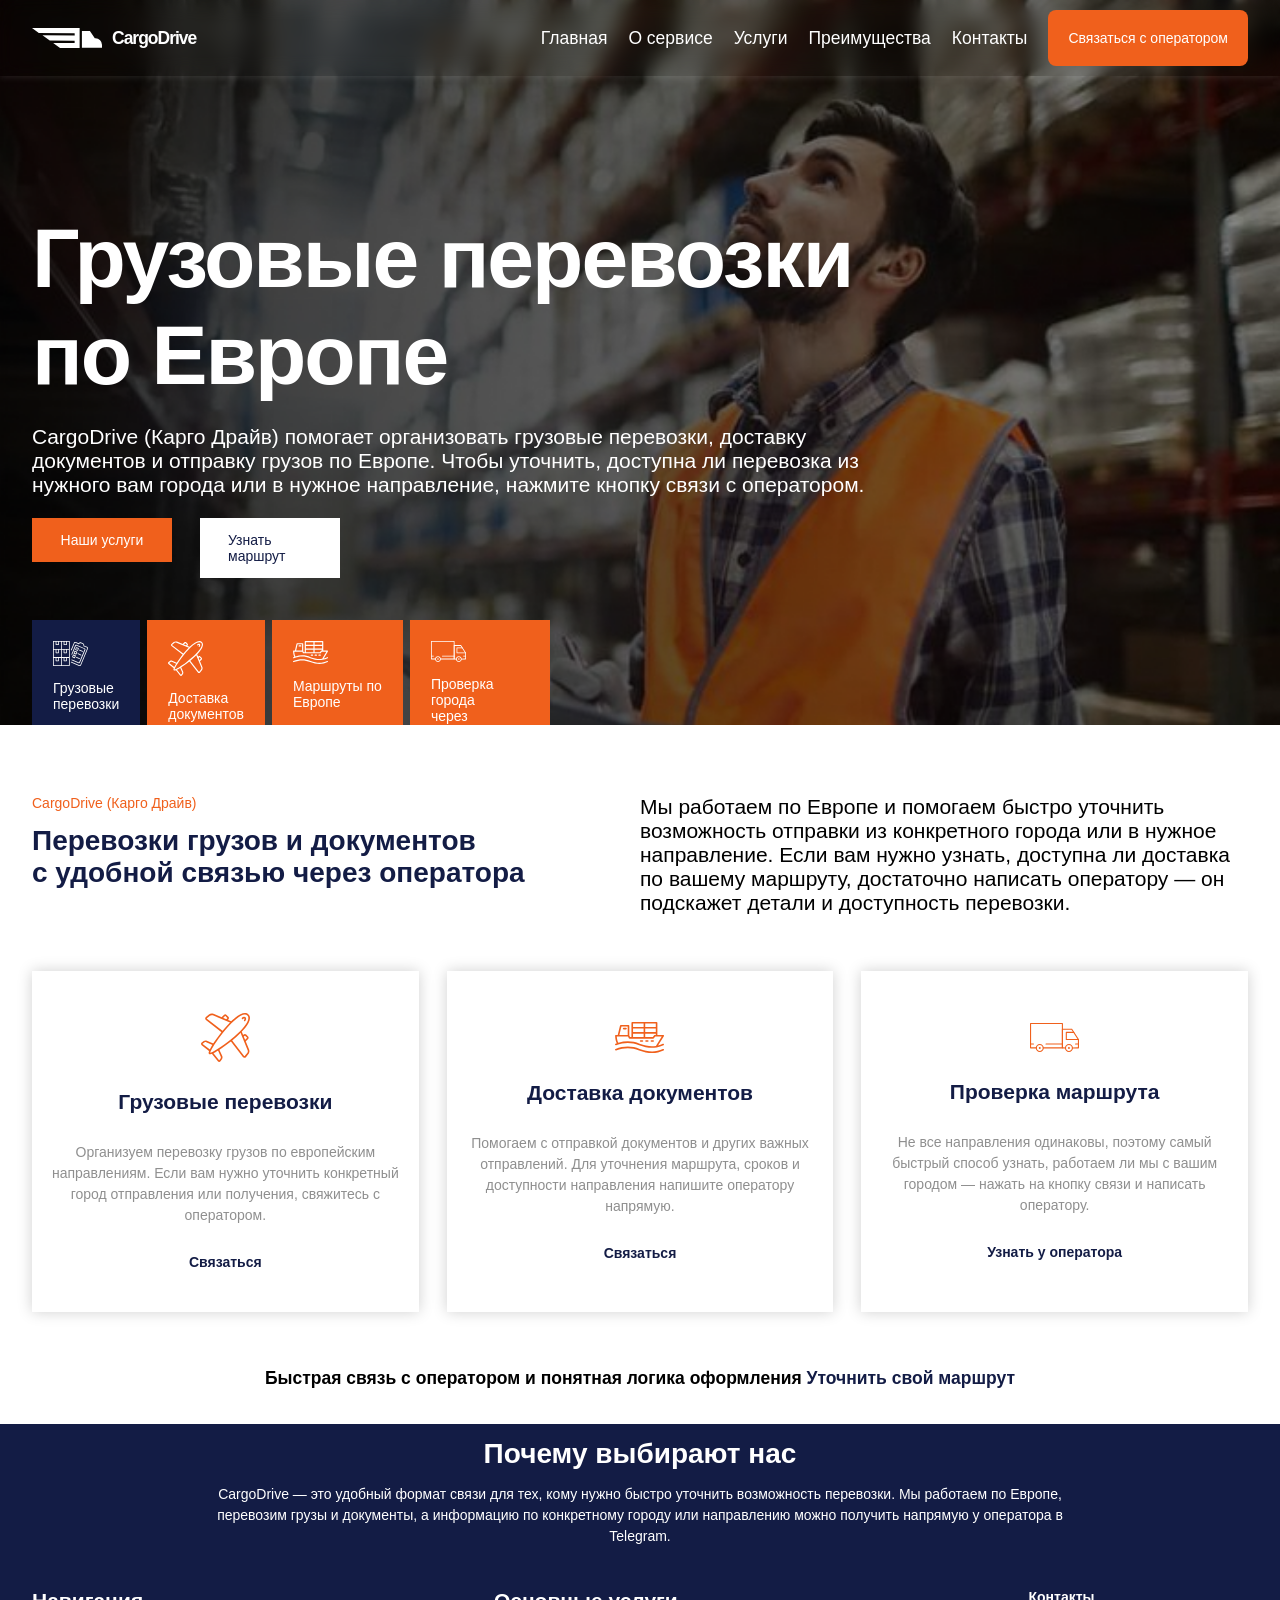
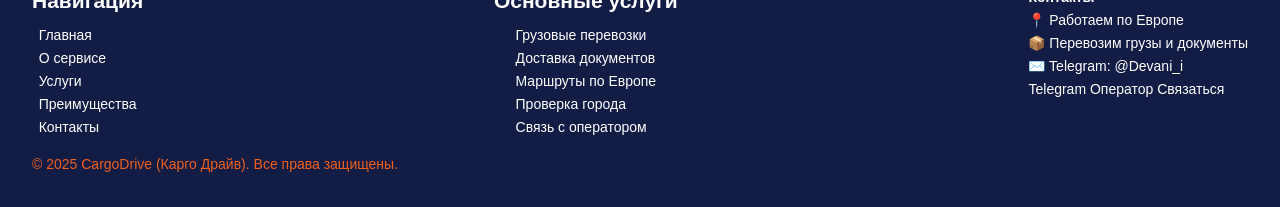
==== templates/index.html @ 3c1ca365 "Add files via upload" ====
<!DOCTYPE html>
<html lang="ru">

<head>
    <meta charset="UTF-8">
    <meta name="viewport" content="width=device-width, initial-scale=1.0">
    <link rel="icon" href="/static/images/company_l1ogo_white.png">
    <link rel="stylesheet" href="/static/app.css">
    <link rel="stylesheet" href="/static/styles/animations.css">
    <link rel="stylesheet" href="/static/styles/media.css">
    <title>CargoDrive (Карго Драйв) — грузовые перевозки по Европе</title>
</head>

<body>
    <div class="container">
        <header class="header" id="home">
            <div class="nav-bar">
                <div class="nav-inner">
                    <div class="logo">
                        <img src="/static/images/company_logo_white.svg.2025_04_28_19_09_29.0.svg" alt="CargoDrive logo"
                            class="logo-comp">
                        <span class="logo-span">CargoDrive</span>
                    </div>
                    <button class="hamburger-icon menu-icon">
                        <img src="/static/images/menu.svg" alt="menu">
                    </button>
                    <div class="nav-links">
                        <ul class="nav-list">
                            <button class="close-icon menu-icon">
                                <img src="/static/images/close.svg" alt="close menu">
                            </button>
                            <li><a class="nav-anchor" href="#home">Главная</a></li>
                            <li><a class="nav-anchor" href="#about">О сервисе</a></li>
                            <li><a class="nav-anchor" href="#services">Услуги</a></li>
                            <li><a class="nav-anchor" href="#advantages">Преимущества</a></li>
                            <li><a class="nav-anchor" href="#contacts">Контакты</a></li>
                        </ul>
                        <form>
                            <a href="https://t.me/Devani_i" class="btn">Связаться с оператором</a>
                        </form>
                    </div>
                </div>
            </div>

            <div class="hero-section">
                <div class="hero-header">
                    <h1>Грузовые перевозки <br>по Европе</h1>
                    <p class="hero-p">
                        CargoDrive (Карго Драйв) помогает организовать грузовые перевозки, доставку документов
                        и отправку грузов по Европе. Чтобы уточнить, доступна ли перевозка из нужного вам города
                        или в нужное направление, нажмите кнопку связи с оператором.
                    </p>
                    <ul class="learn-more">
                        <li><a class="btn1 btn-secondary" href="#services">Наши услуги</a></li>
                        <li><a class="btn1 btn-primary" href="https://t.me/Devani_i">Узнать маршрут</a></li>
                    </ul>
                </div>

                <div class="services-section">
                    <div class="service-card service-secondary">
                        <img src="/static/svgs/ware-house.svg" alt="грузы" class="card-item cd-1">
                        <p>Грузовые <br>перевозки</p>
                    </div>
                    <div class="service-card">
                        <img src="/static/svgs/airplane.svg" alt="документы" class="card-item cd-2">
                        <p>Доставка <br>документов</p>
                    </div>
                    <div class="service-card">
                        <img src="/static/svgs/ship.svg" alt="европа" class="card-item cd-3">
                        <p>Маршруты по <br>Европе</p>
                    </div>
                    <div class="service-card">
                        <img src="/static/svgs/delivery-truck.svg" alt="оператор" class="card-item cd-4">
                        <p>Проверка города <br>через оператора</p>
                    </div>
                </div>
            </div>
        </header>

        <section class="section">
            <main class="main-section">
                <div class="about-services">
                    <div class="introduction">
                        <p id="about">CargoDrive (Карго Драйв)</p>
                        <h2>Перевозки грузов и документов <br>с удобной связью через оператора</h2>
                    </div>

                    <div class="about-us">
                        <p>
                            Мы работаем по Европе и помогаем быстро уточнить возможность отправки из конкретного
                            города или в нужное направление. Если вам нужно узнать, доступна ли доставка по вашему
                            маршруту, достаточно написать оператору — он подскажет детали и доступность перевозки.
                        </p>
                    </div>
                </div>

                <div class="features-section" id="services">
                    <div class="feature-card">
                        <img src="/static/svgs/airplane1.svg" alt="грузовые перевозки" class="f-item">
                        <h3 class="f-heading">Грузовые перевозки</h3>
                        <p>
                            Организуем перевозку грузов по европейским направлениям. Если вам нужно уточнить
                            конкретный город отправления или получения, свяжитесь с оператором.
                        </p>
                        <a class="card-link" href="https://t.me/Devani_i">Связаться</a>
                    </div>

                    <div class="feature-card">
                        <img src="/static/svgs/ship1.svg" alt="доставка документов" class="f-item">
                        <h3 class="f-heading">Доставка документов</h3>
                        <p>
                            Помогаем с отправкой документов и других важных отправлений. Для уточнения маршрута,
                            сроков и доступности направления напишите оператору напрямую.
                        </p>
                        <a class="card-link" href="https://t.me/Devani_i">Связаться</a>
                    </div>

                    <div class="feature-card c3">
                        <img src="/static/svgs/truck1.svg" alt="проверка маршрута" class="f-item">
                        <h3 class="f-heading">Проверка маршрута</h3>
                        <p>
                            Не все направления одинаковы, поэтому самый быстрый способ узнать, работаем ли мы
                            с вашим городом — нажать на кнопку связи и написать оператору.
                        </p>
                        <a class="card-link" href="https://t.me/Devani_i">Узнать у оператора</a>
                    </div>
                </div>

                <span class="feature-span" id="advantages">
                    Быстрая связь с оператором и понятная логика оформления
                    <span class="inner-span">Уточнить свой маршрут</span>
                </span>
            </main>
        </section>

        <footer class="footer">
            <div class="inner-footer">
                <div class="footer-hero">
                    <h4>Почему выбирают нас</h4>
                    <p>
                        CargoDrive — это удобный формат связи для тех, кому нужно быстро уточнить возможность
                        перевозки. Мы работаем по Европе, перевозим грузы и документы, а информацию по конкретному
                        городу или направлению можно получить напрямую у оператора в Telegram.
                    </p>
                </div>

                <div class="last-footer">
                    <div class="footer-services">
                        <h4 class="q-link">Навигация</h4>
                        <ul class="q-list">
                            <li><a class="footer-anchor" href="#home">Главная</a></li>
                            <li><a class="footer-anchor" href="#about">О сервисе</a></li>
                            <li><a class="footer-anchor" href="#services">Услуги</a></li>
                            <li><a class="footer-anchor" href="#advantages">Преимущества</a></li>
                            <li><a class="footer-anchor" href="#contacts">Контакты</a></li>
                        </ul>
                    </div>

                    <div class="footer-services">
                        <h4 class="q-link">Основные услуги</h4>
                        <ul class="q-list">
                            <li><a class="footer-anchor" href="https://t.me/Devani_i">Грузовые перевозки</a></li>
                            <li><a class="footer-anchor" href="https://t.me/Devani_i">Доставка документов</a></li>
                            <li><a class="footer-anchor" href="https://t.me/Devani_i">Маршруты по Европе</a></li>
                            <li><a class="footer-anchor" href="https://t.me/Devani_i">Проверка города</a></li>
                            <li><a class="footer-anchor" href="https://t.me/Devani_i">Связь с оператором</a></li>
                        </ul>
                    </div>

                    <div class="footer-contact">
                        <h4 class="contact-items" id="contacts">Контакты</h4>
                        <p class="contact-items">📍 Работаем по Европе</p>
                        <p class="contact-items">📦 Перевозим грузы и документы</p>
                        <p class="contact-items">✉️ Telegram: @Devani_i</p>

                        <div class="social-links">
                            <a href="https://t.me/Devani_i">Telegram</a>
                            <a href="https://t.me/Devani_i">Оператор</a>
                            <a href="https://t.me/Devani_i">Связаться</a>
                        </div>
                    </div>
                </div>

                <div class="footer-bottom">
                    &copy; 2025 CargoDrive (Карго Драйв). Все права защищены.
                </div>
            </div>
        </footer>
    </div>

    <script src="/static/scripts/main.js"></script>
</body>

</html>
---- static/app.css ----
* {
    padding: 0;
    margin: 0;
    box-sizing: border-box;
    font-family: sans-serif;
}

html {
    font-size: 62.5%;
}


:root {
    --first-color: #f0601cff;
    --shade-color: #131c45ff;
    --tint-color: #fff;
    --container-width: 180rem;
}



.container {
    position: relative;
    overflow: hidden;
}

.section {
    max-width: var(--container-width);
    width: 95%;
    margin: 0 auto;
}



/* -------- ELEMENTS ----------- */
ul {
    list-style: none;
}

a {
    color: #fff;
    text-decoration: none;
    font-size: 2rem;
}

form {
    display: flex;
    justify-content: center;
    align-items: center;
    gap: 2rem;
}

select {
    background-color: transparent;
    border: transparent;
    color: var(--tint-color);
    font-size: 2.5rem;
}


option {
    background-color: var(--first-color);
    font-size: 2rem;
}


h1 {
    font-size: 12rem;
    color: #fff;
    font-weight: 700;
    letter-spacing: -2px;
}

/*  --------- HEADER ------------ */
.header {
    display: flex;
    flex-direction: column;
    background-image: url('background-img.png');
    background-repeat: no-repeat;
    background-size: cover;
    background-position: center;
    background-attachment: fixed;
    margin-bottom: 10rem;
    position: relative;
}


/* -------- NAV BAR ---------- */
.nav-bar {
    position: fixed;
    top: 0px;
    display: flex;
    width: 100vw;
    justify-content: center;
    padding: 10px 0px;
    backdrop-filter: blur(10px);
    margin-bottom: 10rem;
    box-shadow: 0rem 0.3rem 1rem #ffffff1b;
}

.nav-inner {
    display: flex;
    justify-content: space-between;
    align-items: center;
    gap: 10rem;
    max-width: var(--container-width);
    width: 95%;
}

.nav-anchor {
    transition: 0.6s;
}

.nav-links {
    display: flex;
    gap: 3rem;
    /* justify-self: flex-end; */
}

.nav-features {
    display: flex;
    gap: 3rem;
}

.nav-list {
    display: flex;
    justify-content: space-evenly;
    gap: 6rem;
    align-items: center;
}

.nav-list a {
    color: #fff;
    font-size: 2.5rem;

}

.logo {
    display: flex;
    justify-content: center;
    align-items: center;
    gap: 10px;
}

.logo-comp {
    width: 10rem;
}

.logo-span {
    font-size: 2.5rem;
    color: #fff;
    font-weight: 800;
    letter-spacing: -1px;
}

.btn {
    border-radius: 8px;
    padding: 20px;
    display: flex;
    justify-content: center;
    align-items: center;
    background-color: var(--first-color);
    color: var(--tint-color);
    transition: 0.6s;
}


/* ----------- HERO SECTION  ----------- */

.hero-section {
    max-width: var(--container-width);
    width: 95%;
    margin: 0rem auto;
    margin-top: 30rem;
    display: flex;
    flex-direction: column;
}

.hero-header {
    display: flex;
    flex-direction: column;
    gap: 3rem;
}

.hero-p {
    font-size: 3rem;
    color: #fff;
    max-width: 120rem;
}

.learn-more {
    display: flex;
    gap: 4rem; 
}

.btn1 {
    background-color: #fff;
    color: var(--shade-color);
    padding: 2rem 4rem;
    width: 20rem;
    transition: 0.8s;
    display: flex;
    justify-content: center;
    align-items: center;
    border-radius: 0px;
}

.btn-secondary {
    background-color: var(--first-color);
    color: #fff;
}

.services-section {
    margin-top: 6rem;
    display: flex;
    align-items: center;
    gap: 1rem;
}

.service-card {
    display: flex;
    background-color: var(--first-color);
    flex-direction: column;
    gap: 2rem;
    overflow: hidden;
    transition: all 0.6s;
    max-width: 20rem;
    max-height: 15rem;
    padding: 3rem 3rem;
}

.service-secondary {
    background-color: var(--shade-color);
}

.service-card p {
    font-size: 2rem;
    color: #fff;
}

.card-item {
    width: 5rem;
    transition: 5s;
}

/* ------  FEATURE MAIN SECTION   --------- */
.main-section {
    display: flex;
    flex-direction: column;
    gap: 8rem;
    margin-bottom:5rem;
}

.about-services {
    display: grid;
    grid-template-columns: repeat(2, 1fr);

}

.introduction {
    display: flex;
    flex-direction: column;
    gap: 2rem;
}


.introduction p{
    font-size: 2rem;
    color: var(--first-color);
}

.introduction h2 {
    font-size: 4rem;
    font-weight: 800;
    color: var(--shade-color);
}


.about-us {
    align-self: center;
}

.about-us p  {
    font-size: 3rem;
}

/* ------- FEATURES SECTION  --------- */

.features-section {
    display: grid;
    grid-template-columns: repeat(3, 1fr);
    column-gap: 4rem;
}

.feature-card {
    background-color: #fff;
    display: flex;
    flex-direction: column;
    justify-content: center;
    align-items: center;
    gap: 4rem;
    transition: 0.6s;
    box-shadow: 0px 0px 2rem #d0d0d0;
    padding: 6rem 2rem ;
}

.feature-card p {
    text-align: center;
}

.feature-card:hover {
    transform: scale(1.05);
}


.feature-card h3 {
    font-size: 3rem;
    font-weight: 700;
    color: var(--shade-color);
}

.feature-card p {
    align-self: center;
    line-height: 3rem;
    text-align: center;
    color: #8f8f8f;
    font-size: 2rem;
}

.feature-card a {
    color: var(--shade-color);
    font-weight: 600;
    font-size: 2rem;
    transition: 0.6s;
}



.f-item {
    width: 7rem;
}

.feature-span {
    align-self: center;
    font-size: 2.5rem;
    font-weight: 600;
}

.inner-span {
    color: var(--shade-color);
}

/* ------  FOOTER --------- */

.footer {
    color: #fff;
    padding-top: 2rem;
    padding-bottom: 5rem;
    background-color: var(--shade-color);
}

.inner-footer {
    margin: 0 auto;
    max-width: var(--container-width);
    width: 95%;
}

.footer-hero {
    display: flex;
    flex-direction: column;
    justify-content: center;
    align-items: center;
    gap: 2rem;
}

.footer-hero h4 {
    font-size: 4rem;
    font-weight: 700;
}

.footer-hero p {
    font-size: 2rem;
    width: 70%;
    text-align: center;
    line-height: 3rem;
    margin-bottom: 3rem;
}

.footer-services {
    display: flex;
    flex-direction: column;
    justify-content: center;
    align-items: center;
}


.last-footer {
    margin-top: 3rem;
    display: flex;
    flex-direction: row;
    justify-content: space-between;
    align-items: center;
}

/* ---------- FOOTER LINKS -------- */
.q-link {
    margin-bottom: 2rem;
    font-size: 3rem;
    font-weight: 700;
}


.q-list li {
    margin-bottom: 1rem;
}


.footer-contact {
    align-self: flex-start;
    font-size: 2rem;
    
}

.contact-items {
    margin-bottom: 1rem;
}

.footer-bottom {
    justify-self: center;
    margin-top: 2rem;
    font-size: 2rem;
    color: var(--first-color);
}

.footer-anchor {
    transition: 0.6s;
}



/* NAV ICONS */
.menu-icon {
    background-color: transparent;
    border: none;
    outline: none;
    cursor: pointer;
    display: none;
}

.close-icon {
    align-self: flex-end;
}
---- static/styles/animations.css ----
/* ------------  ANIMATIONS  AND STATES   ------------- */
/* ------- NAV BAR  -------- */
.nav-anchor:hover {
    color: #f0601cff;
}

.btn:hover {
    background-color: #fff;
    color: #f0601cff;
}

/* ------ HERO SECTION  -------- */
.btn-secondary:hover {
    transform: translate(0rem, -1.2rem);
    border-radius: 5rem;
    box-shadow: 0px 1rem 1rem #000;
}

.btn-primary:hover {
    transform: translate(0rem, -1.2rem);
    border-radius: 5rem;
    box-shadow: 0px 1rem 1rem #000;
}



/* --------  SERVICE SECTION   ---------- */


.cd-2:hover {
    transform: translate(10rem, -10rem);
}

.cd-3:hover, .cd-4:hover {
    transform: translate(100rem, 0px);
}

/* ---------- FEATURE SECTION   ---------- */

.card-link:hover {
    color: #f0601cff;
    transform: scale(1.10) translate(0px, -5px);
}

/* -------  FOOTER SECTION  -------- */
.footer-anchor:hover {
    color: #f0601cff;
}
---- static/styles/media.css ----
/* ---------- RESPONSIVE DESIGN AND BREAK POINTS ------------- */

@media (max-width: 118.75rem) {
    /* ----width: 1900px ----- */
    html {
        font-size: 50%;
    }
}

@media (max-width: 93.75rem) {
    /* ----- width: ------ */
    html {
        font-size: 43.75%;
    }

    .nav-list {
        gap: 3rem;
    }
}

@media (max-width:75.7rem) {
    html {
        font-size: 37.5%;
    }

    br {
        display: none;
    }

    .nav-list {
        font-size: 0.5rem;
    }

    .nav-inner {
        gap: 6rem;
    }
}

@media (max-width: 62.7rem) {
    html {
        font-size: 37.5%;
    }


    h1 {
        font-size: 9rem;
    }

    br {
        display: none;

    }

    .hero-section {
        align-items: center;
    }

    .hero-header {
        align-items: center;
        text-align: center;
    }

    .learn-more {
        align-self: center;
    }

    .about-services {
        grid-template-columns: 1fr;
        row-gap: 3rem;
    }

    .features-section {
        grid-template-columns:1fr;
        row-gap: 3rem;
    }

    .feature-card:hover {
        transform: scale(1.05);
        margin: 2rem;
    }
    
}


@media (max-width:43.75rem) {
    .footer-anchor {
        font-size: 1.5rem;
        text-align: center;
    }

    br {
        display: none;
    }

    .features-section {
        grid-template-columns: 1fr;
        row-gap: 3rem;
    }

    .c3 {
        position: relative;
        left: 0;
    }

    .hamburger-icon {
        display: inline-block;
    }

    .nav-links {
        position: absolute;
        top: 0;
        right: 0;
        /* display: flex; */
        flex-direction: column;
        width: 100%;
        background-color: #131c45ff;
        padding: 3rem;
        gap: 2rem;
        display: none;
    }


    .nav-list {
        display: flex;
        gap: 4rem;
        flex-direction: column;
    }

    .last-footer {
        flex-direction: column;
        justify-content: center;
        align-items: center;
        gap: 3rem;
        margin-bottom: 3rem;
    }

    .q-list {
        display: flex;
        flex-direction: row;
        gap: 2rem;
    }

    .footer-contact {
        display: flex;
        flex-direction: column;
        justify-content: center;
        align-items: center;
        gap: 1.5rem;
        width: 100%;
        font-size: 2.5rem;
        
    }

    .contact-items {
        text-align: center;
    }

    .contact-items h4 {
        font-size: 3rem;
    }

    .social-links a {
        font-size: 3rem;
        margin-right: 2rem;
    }

    .footer-hero p {
        width: 95%;
    }

}
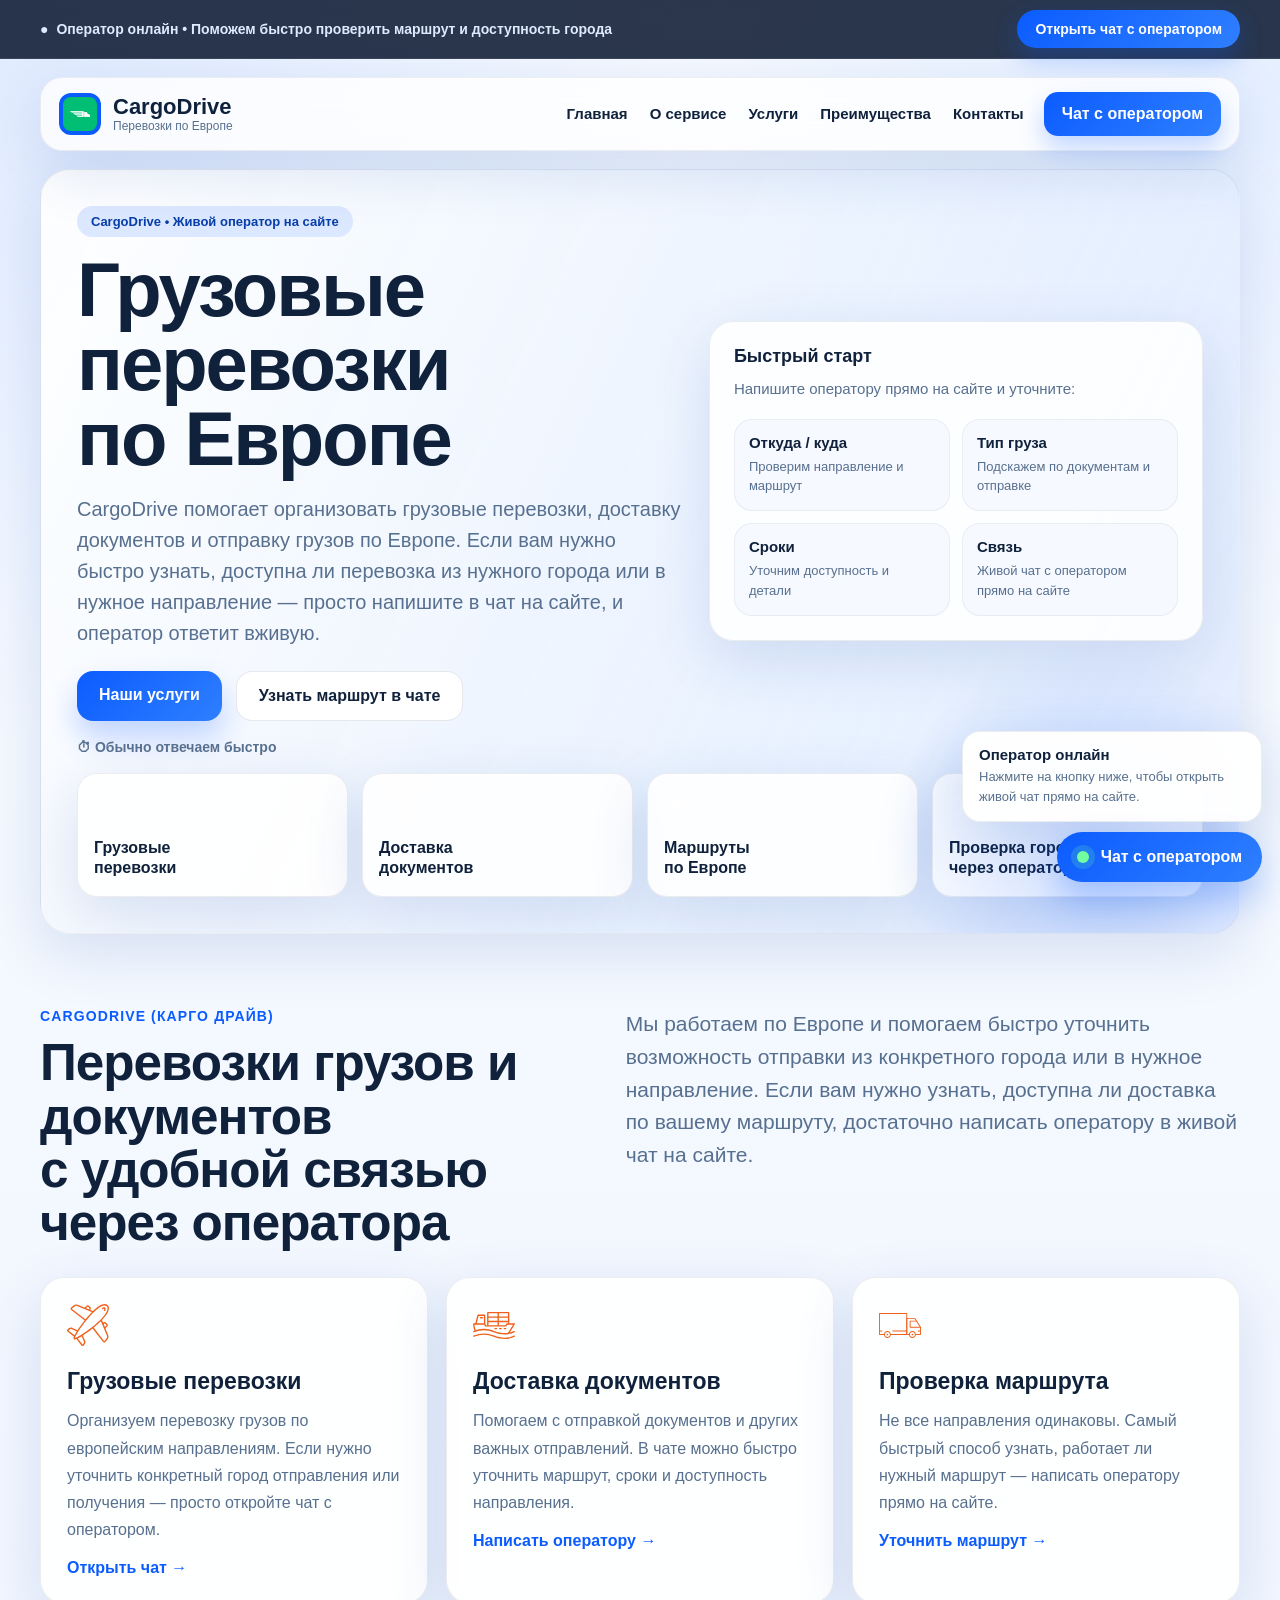
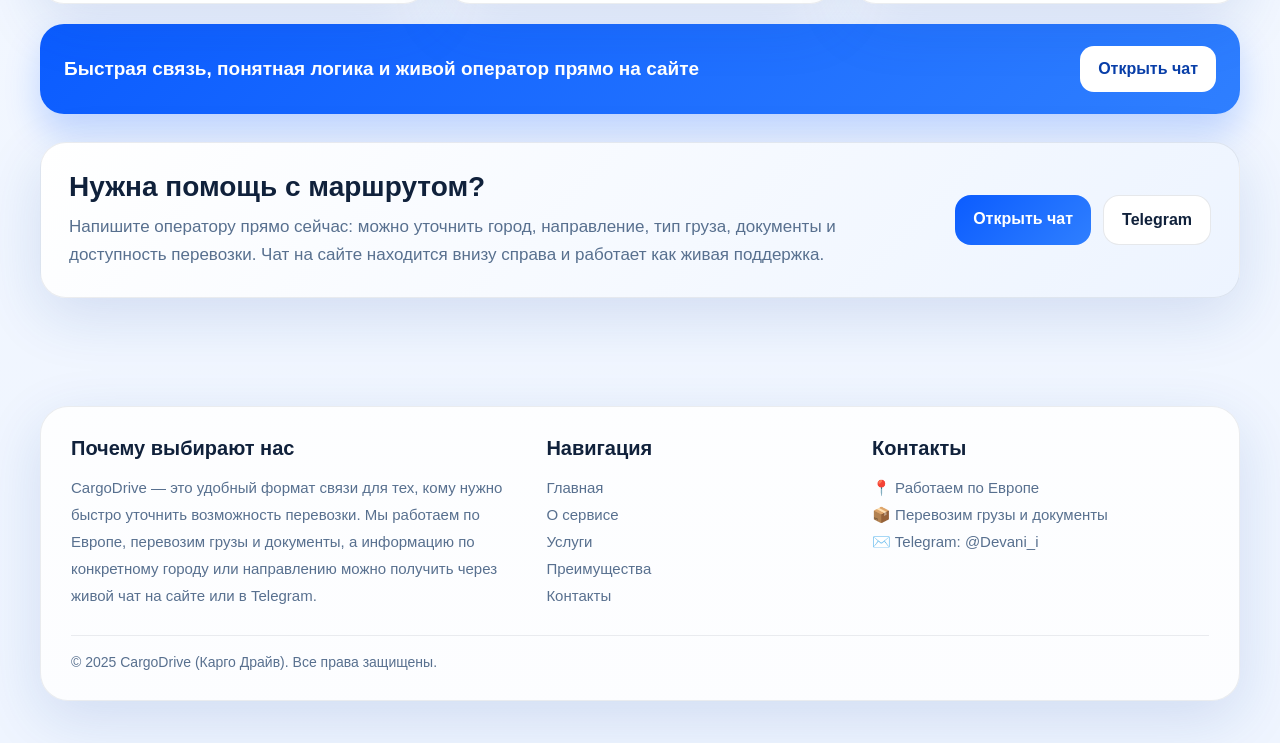
==== commit 78665076: "Update index.html" ====
--- a/templates/index.html
+++ b/templates/index.html
@@ -1,183 +1,905 @@
 <!DOCTYPE html>
 <html lang="ru">
-
 <head>
     <meta charset="UTF-8">
     <meta name="viewport" content="width=device-width, initial-scale=1.0">
+    <title>CargoDrive (Карго Драйв) — грузовые перевозки по Европе</title>
+    <meta name="description" content="CargoDrive — грузовые перевозки, доставка документов и проверка маршрутов по Европе. Быстрая связь с оператором прямо на сайте.">
+    <meta name="theme-color" content="#0b5cff">
     <link rel="icon" href="/static/images/company_l1ogo_white.png">
-    <link rel="stylesheet" href="/static/app.css">
-    <link rel="stylesheet" href="/static/styles/animations.css">
-    <link rel="stylesheet" href="/static/styles/media.css">
-    <title>CargoDrive (Карго Драйв) — грузовые перевозки по Европе</title>
+
+    <style>
+        :root{
+            --bg: #f4f8ff;
+            --bg-soft: #eef4ff;
+            --card: rgba(255,255,255,0.88);
+            --card-strong: #ffffff;
+            --text: #10213b;
+            --muted: #58708f;
+            --line: rgba(16,33,59,0.08);
+            --blue: #0b5cff;
+            --blue-dark: #083ea8;
+            --blue-soft: #dce8ff;
+            --accent: #2f7fff;
+            --shadow: 0 18px 60px rgba(23, 72, 166, 0.14);
+            --radius: 22px;
+        }
+
+        *{
+            box-sizing: border-box;
+            margin: 0;
+            padding: 0;
+        }
+
+        html{
+            scroll-behavior: smooth;
+        }
+
+        body{
+            font-family: Arial, sans-serif;
+            background:
+                radial-gradient(circle at top left, rgba(11,92,255,0.10), transparent 28%),
+                radial-gradient(circle at top right, rgba(47,127,255,0.10), transparent 24%),
+                linear-gradient(180deg, #f8fbff 0%, #eff5ff 100%);
+            color: var(--text);
+        }
+
+        a{
+            text-decoration: none;
+            color: inherit;
+        }
+
+        .container{
+            width: min(1200px, calc(100% - 32px));
+            margin: 0 auto;
+        }
+
+        .top-strip{
+            position: sticky;
+            top: 0;
+            z-index: 1000;
+            background: rgba(8, 21, 45, 0.85);
+            backdrop-filter: blur(18px);
+            border-bottom: 1px solid rgba(255,255,255,0.08);
+        }
+
+        .top-strip-inner{
+            width: min(1200px, calc(100% - 32px));
+            margin: 0 auto;
+            display: flex;
+            align-items: center;
+            justify-content: space-between;
+            gap: 16px;
+            padding: 10px 0;
+            color: #fff;
+            font-size: 14px;
+        }
+
+        .top-strip-badge{
+            display: inline-flex;
+            align-items: center;
+            gap: 8px;
+            color: #dfeaff;
+            font-weight: 600;
+        }
+
+        .top-strip-btn{
+            background: linear-gradient(135deg, var(--blue), var(--accent));
+            color: #fff;
+            padding: 11px 18px;
+            border-radius: 999px;
+            font-weight: 700;
+            white-space: nowrap;
+            box-shadow: 0 10px 25px rgba(11,92,255,0.28);
+        }
+
+        .header-wrap{
+            padding: 18px 0 0;
+        }
+
+        .nav-bar{
+            position: sticky;
+            top: 56px;
+            z-index: 999;
+        }
+
+        .nav-inner{
+            background: rgba(255,255,255,0.78);
+            backdrop-filter: blur(18px);
+            border: 1px solid rgba(16,33,59,0.07);
+            border-radius: 22px;
+            box-shadow: var(--shadow);
+            display: flex;
+            align-items: center;
+            justify-content: space-between;
+            gap: 24px;
+            padding: 14px 18px;
+        }
+
+        .logo{
+            display: flex;
+            align-items: center;
+            gap: 12px;
+            min-width: 0;
+        }
+
+        .logo img{
+            width: 42px;
+            height: 42px;
+            object-fit: contain;
+            border-radius: 12px;
+            background: #0b5cff;
+            padding: 4px;
+        }
+
+        .logo-text{
+            display: flex;
+            flex-direction: column;
+            line-height: 1.1;
+        }
+
+        .logo-span{
+            font-size: 22px;
+            font-weight: 800;
+            color: var(--text);
+        }
+
+        .logo-sub{
+            font-size: 12px;
+            color: var(--muted);
+        }
+
+        .nav-links{
+            display: flex;
+            align-items: center;
+            gap: 20px;
+        }
+
+        .nav-list{
+            list-style: none;
+            display: flex;
+            align-items: center;
+            gap: 22px;
+            flex-wrap: wrap;
+        }
+
+        .nav-anchor{
+            font-size: 15px;
+            color: var(--text);
+            font-weight: 600;
+            transition: .2s;
+        }
+
+        .nav-anchor:hover{
+            color: var(--blue);
+        }
+
+        .nav-main-btn{
+            background: linear-gradient(135deg, var(--blue), var(--accent));
+            color: #fff;
+            padding: 13px 18px;
+            border-radius: 14px;
+            font-weight: 700;
+            box-shadow: 0 12px 24px rgba(11,92,255,0.24);
+            white-space: nowrap;
+        }
+
+        .hero{
+            margin-top: 18px;
+            padding: 36px;
+            border-radius: 30px;
+            background:
+                linear-gradient(115deg, rgba(255,255,255,0.94) 0%, rgba(235,243,255,0.92) 52%, rgba(223,234,255,0.82) 100%);
+            border: 1px solid rgba(16,33,59,0.07);
+            box-shadow: var(--shadow);
+            overflow: hidden;
+            position: relative;
+        }
+
+        .hero::before{
+            content: "";
+            position: absolute;
+            inset: auto -60px -120px auto;
+            width: 420px;
+            height: 420px;
+            border-radius: 50%;
+            background: radial-gradient(circle, rgba(11,92,255,0.18), transparent 68%);
+            pointer-events: none;
+        }
+
+        .hero-grid{
+            display: grid;
+            grid-template-columns: 1.1fr 0.9fr;
+            gap: 28px;
+            align-items: center;
+            position: relative;
+            z-index: 1;
+        }
+
+        .hero-kicker{
+            display: inline-flex;
+            align-items: center;
+            gap: 8px;
+            padding: 8px 14px;
+            border-radius: 999px;
+            background: var(--blue-soft);
+            color: var(--blue-dark);
+            font-size: 13px;
+            font-weight: 700;
+            margin-bottom: 16px;
+        }
+
+        .hero h1{
+            font-size: clamp(40px, 6vw, 76px);
+            line-height: 0.98;
+            letter-spacing: -2px;
+            margin-bottom: 18px;
+            color: var(--text);
+        }
+
+        .hero-p{
+            font-size: 20px;
+            line-height: 1.55;
+            color: var(--muted);
+            max-width: 760px;
+            margin-bottom: 22px;
+        }
+
+        .hero-cta{
+            display: flex;
+            flex-wrap: wrap;
+            gap: 14px;
+            margin-bottom: 18px;
+        }
+
+        .btn-primary{
+            background: linear-gradient(135deg, var(--blue), var(--accent));
+            color: #fff;
+            padding: 15px 22px;
+            border-radius: 16px;
+            font-weight: 800;
+            box-shadow: 0 16px 30px rgba(11,92,255,0.24);
+        }
+
+        .btn-secondary{
+            background: #fff;
+            color: var(--text);
+            border: 1px solid rgba(16,33,59,0.10);
+            padding: 15px 22px;
+            border-radius: 16px;
+            font-weight: 800;
+        }
+
+        .hero-note{
+            display: flex;
+            align-items: center;
+            gap: 10px;
+            color: var(--muted);
+            font-size: 14px;
+            font-weight: 600;
+        }
+
+        .hero-card{
+            background: rgba(255,255,255,0.88);
+            border: 1px solid rgba(16,33,59,0.08);
+            border-radius: 24px;
+            box-shadow: var(--shadow);
+            padding: 24px;
+        }
+
+        .hero-card-title{
+            font-size: 18px;
+            font-weight: 800;
+            margin-bottom: 10px;
+        }
+
+        .hero-card-text{
+            font-size: 15px;
+            line-height: 1.6;
+            color: var(--muted);
+            margin-bottom: 18px;
+        }
+
+        .quick-points{
+            display: grid;
+            grid-template-columns: 1fr 1fr;
+            gap: 12px;
+        }
+
+        .quick-point{
+            padding: 14px;
+            border-radius: 18px;
+            background: #f6f9ff;
+            border: 1px solid rgba(16,33,59,0.06);
+        }
+
+        .quick-point strong{
+            display: block;
+            font-size: 15px;
+            margin-bottom: 6px;
+        }
+
+        .quick-point span{
+            font-size: 13px;
+            color: var(--muted);
+            line-height: 1.45;
+        }
+
+        .services-strip{
+            margin-top: 18px;
+            display: grid;
+            grid-template-columns: repeat(4, 1fr);
+            gap: 14px;
+        }
+
+        .service-chip{
+            background: rgba(255,255,255,0.88);
+            border: 1px solid rgba(16,33,59,0.08);
+            border-radius: 20px;
+            padding: 18px 16px;
+            box-shadow: var(--shadow);
+            min-height: 120px;
+        }
+
+        .service-chip img{
+            width: 30px;
+            height: 30px;
+            object-fit: contain;
+            margin-bottom: 12px;
+        }
+
+        .service-chip p{
+            font-size: 16px;
+            font-weight: 800;
+            line-height: 1.25;
+        }
+
+        .section{
+            padding: 74px 0 0;
+        }
+
+        .section-head{
+            display: grid;
+            grid-template-columns: 0.95fr 1.05fr;
+            gap: 30px;
+            align-items: start;
+            margin-bottom: 28px;
+        }
+
+        .eyebrow{
+            color: var(--blue);
+            font-size: 14px;
+            font-weight: 800;
+            text-transform: uppercase;
+            letter-spacing: 0.08em;
+            margin-bottom: 12px;
+        }
+
+        .section-title{
+            font-size: clamp(32px, 4vw, 52px);
+            line-height: 1.04;
+            letter-spacing: -1px;
+            color: var(--text);
+        }
+
+        .section-text{
+            font-size: 21px;
+            line-height: 1.55;
+            color: var(--muted);
+        }
+
+        .feature-grid{
+            display: grid;
+            grid-template-columns: repeat(3, 1fr);
+            gap: 18px;
+        }
+
+        .feature-card{
+            background: rgba(255,255,255,0.92);
+            border: 1px solid rgba(16,33,59,0.08);
+            border-radius: 24px;
+            box-shadow: var(--shadow);
+            padding: 26px;
+        }
+
+        .feature-card img{
+            width: 42px;
+            height: 42px;
+            object-fit: contain;
+            margin-bottom: 18px;
+        }
+
+        .feature-card h3{
+            font-size: 23px;
+            margin-bottom: 12px;
+            color: var(--text);
+        }
+
+        .feature-card p{
+            font-size: 16px;
+            line-height: 1.7;
+            color: var(--muted);
+            margin-bottom: 16px;
+        }
+
+        .card-link{
+            display: inline-flex;
+            align-items: center;
+            gap: 8px;
+            color: var(--blue);
+            font-weight: 800;
+        }
+
+        .highlight-band{
+            margin-top: 20px;
+            background: linear-gradient(135deg, #0b5cff, #2f7fff);
+            color: #fff;
+            border-radius: 24px;
+            padding: 22px 24px;
+            display: flex;
+            align-items: center;
+            justify-content: space-between;
+            gap: 18px;
+            box-shadow: 0 18px 35px rgba(11,92,255,0.22);
+        }
+
+        .highlight-band strong{
+            font-size: 19px;
+            line-height: 1.5;
+        }
+
+        .highlight-band a{
+            white-space: nowrap;
+            background: #fff;
+            color: var(--blue-dark);
+            padding: 14px 18px;
+            border-radius: 14px;
+            font-weight: 800;
+        }
+
+        .contact-panel{
+            margin-top: 28px;
+            background: linear-gradient(135deg, #ffffff, #edf4ff);
+            border: 1px solid rgba(16,33,59,0.08);
+            border-radius: 26px;
+            box-shadow: var(--shadow);
+            padding: 28px;
+            display: grid;
+            grid-template-columns: 1fr auto;
+            gap: 22px;
+            align-items: center;
+        }
+
+        .contact-panel h3{
+            font-size: 28px;
+            margin-bottom: 10px;
+        }
+
+        .contact-panel p{
+            color: var(--muted);
+            font-size: 17px;
+            line-height: 1.65;
+        }
+
+        .contact-actions{
+            display: flex;
+            gap: 12px;
+            flex-wrap: wrap;
+            justify-content: flex-end;
+        }
+
+        .contact-actions a{
+            padding: 15px 18px;
+            border-radius: 16px;
+            font-weight: 800;
+        }
+
+        .contact-main{
+            background: linear-gradient(135deg, var(--blue), var(--accent));
+            color: #fff;
+        }
+
+        .contact-soft{
+            background: #fff;
+            color: var(--text);
+            border: 1px solid rgba(16,33,59,0.10);
+        }
+
+        .footer{
+            margin-top: 74px;
+            padding: 34px 0 42px;
+        }
+
+        .footer-box{
+            background: rgba(255,255,255,0.82);
+            border: 1px solid rgba(16,33,59,0.08);
+            border-radius: 28px;
+            box-shadow: var(--shadow);
+            padding: 30px;
+        }
+
+        .footer-top{
+            display: grid;
+            grid-template-columns: 1.2fr 0.8fr 0.9fr;
+            gap: 26px;
+            margin-bottom: 26px;
+        }
+
+        .footer h4{
+            font-size: 20px;
+            margin-bottom: 14px;
+        }
+
+        .footer p, .footer li, .footer a{
+            color: var(--muted);
+            font-size: 15px;
+            line-height: 1.8;
+            list-style: none;
+        }
+
+        .footer ul{
+            list-style: none;
+        }
+
+        .footer-bottom{
+            padding-top: 18px;
+            border-top: 1px solid rgba(16,33,59,0.08);
+            color: var(--muted);
+            font-size: 14px;
+        }
+
+        .chat-float{
+            position: fixed;
+            right: 18px;
+            bottom: 18px;
+            z-index: 1200;
+            display: flex;
+            flex-direction: column;
+            align-items: flex-end;
+            gap: 10px;
+        }
+
+        .chat-tip{
+            max-width: 300px;
+            background: rgba(255,255,255,0.96);
+            border: 1px solid rgba(16,33,59,0.08);
+            border-radius: 18px;
+            box-shadow: var(--shadow);
+            padding: 14px 16px;
+        }
+
+        .chat-tip strong{
+            display: block;
+            font-size: 15px;
+            margin-bottom: 4px;
+        }
+
+        .chat-tip span{
+            color: var(--muted);
+            font-size: 13px;
+            line-height: 1.45;
+        }
+
+        .chat-main-btn{
+            display: inline-flex;
+            align-items: center;
+            gap: 12px;
+            background: linear-gradient(135deg, var(--blue), var(--accent));
+            color: #fff;
+            padding: 16px 20px;
+            border-radius: 999px;
+            font-weight: 800;
+            box-shadow: 0 18px 35px rgba(11,92,255,0.28);
+        }
+
+        .chat-dot{
+            width: 12px;
+            height: 12px;
+            border-radius: 50%;
+            background: #71ff9f;
+            box-shadow: 0 0 0 6px rgba(113,255,159,0.18);
+        }
+
+        .mobile-chat-bar{
+            display: none;
+        }
+
+        @media (max-width: 1100px){
+            .hero-grid,
+            .section-head,
+            .footer-top,
+            .contact-panel{
+                grid-template-columns: 1fr;
+            }
+
+            .services-strip,
+            .feature-grid{
+                grid-template-columns: repeat(2, 1fr);
+            }
+
+            .contact-actions{
+                justify-content: flex-start;
+            }
+        }
+
+        @media (max-width: 820px){
+            .nav-inner{
+                flex-direction: column;
+                align-items: flex-start;
+            }
+
+            .nav-links{
+                width: 100%;
+                flex-direction: column;
+                align-items: flex-start;
+            }
+
+            .nav-list{
+                gap: 14px;
+            }
+
+            .hero{
+                padding: 24px;
+            }
+
+            .hero-p,
+            .section-text{
+                font-size: 17px;
+            }
+
+            .services-strip,
+            .feature-grid{
+                grid-template-columns: 1fr;
+            }
+
+            .top-strip-inner{
+                flex-direction: column;
+                align-items: flex-start;
+            }
+
+            .chat-float{
+                right: 14px;
+                bottom: 14px;
+            }
+
+            .chat-tip{
+                display: none;
+            }
+
+            .mobile-chat-bar{
+                display: flex;
+                position: sticky;
+                bottom: 0;
+                z-index: 1100;
+                background: rgba(255,255,255,0.92);
+                backdrop-filter: blur(16px);
+                border-top: 1px solid rgba(16,33,59,0.08);
+                padding: 12px 14px;
+                margin-top: 24px;
+            }
+
+            .mobile-chat-bar a{
+                width: 100%;
+                text-align: center;
+                padding: 16px 18px;
+                border-radius: 16px;
+                font-weight: 800;
+                background: linear-gradient(135deg, var(--blue), var(--accent));
+                color: #fff;
+                box-shadow: 0 16px 30px rgba(11,92,255,0.20);
+            }
+        }
+    </style>
 </head>
 
 <body>
+    <div class="top-strip">
+        <div class="top-strip-inner">
+            <div class="top-strip-badge">
+                <span>●</span>
+                <span>Оператор онлайн • Поможем быстро проверить маршрут и доступность города</span>
+            </div>
+            <a href="#live-chat" class="top-strip-btn">Открыть чат с оператором</a>
+        </div>
+    </div>
+
     <div class="container">
-        <header class="header" id="home">
+        <div class="header-wrap">
             <div class="nav-bar">
                 <div class="nav-inner">
                     <div class="logo">
-                        <img src="/static/images/company_logo_white.svg.2025_04_28_19_09_29.0.svg" alt="CargoDrive logo"
-                            class="logo-comp">
-                        <span class="logo-span">CargoDrive</span>
-                    </div>
-                    <button class="hamburger-icon menu-icon">
-                        <img src="/static/images/menu.svg" alt="menu">
-                    </button>
+                        <img src="/static/images/company_l1ogo_white.png" alt="CargoDrive logo">
+                        <div class="logo-text">
+                            <span class="logo-span">CargoDrive</span>
+                            <span class="logo-sub">Перевозки по Европе</span>
+                        </div>
+                    </div>
+
                     <div class="nav-links">
                         <ul class="nav-list">
-                            <button class="close-icon menu-icon">
-                                <img src="/static/images/close.svg" alt="close menu">
-                            </button>
                             <li><a class="nav-anchor" href="#home">Главная</a></li>
                             <li><a class="nav-anchor" href="#about">О сервисе</a></li>
                             <li><a class="nav-anchor" href="#services">Услуги</a></li>
                             <li><a class="nav-anchor" href="#advantages">Преимущества</a></li>
                             <li><a class="nav-anchor" href="#contacts">Контакты</a></li>
                         </ul>
-                        <form>
-                            <a href="https://t.me/Devani_i" class="btn">Связаться с оператором</a>
-                        </form>
+
+                        <a href="#live-chat" class="nav-main-btn">Чат с оператором</a>
                     </div>
                 </div>
             </div>
 
-            <div class="hero-section">
-                <div class="hero-header">
-                    <h1>Грузовые перевозки <br>по Европе</h1>
-                    <p class="hero-p">
-                        CargoDrive (Карго Драйв) помогает организовать грузовые перевозки, доставку документов
-                        и отправку грузов по Европе. Чтобы уточнить, доступна ли перевозка из нужного вам города
-                        или в нужное направление, нажмите кнопку связи с оператором.
+            <section class="hero" id="home">
+                <div class="hero-grid">
+                    <div>
+                        <div class="hero-kicker">CargoDrive • Живой оператор на сайте</div>
+
+                        <h1>Грузовые перевозки<br>по Европе</h1>
+
+                        <p class="hero-p">
+                            CargoDrive помогает организовать грузовые перевозки, доставку документов
+                            и отправку грузов по Европе. Если вам нужно быстро узнать, доступна ли
+                            перевозка из нужного города или в нужное направление — просто напишите
+                            в чат на сайте, и оператор ответит вживую.
+                        </p>
+
+                        <div class="hero-cta">
+                            <a href="#services" class="btn-primary">Наши услуги</a>
+                            <a href="#live-chat" class="btn-secondary">Узнать маршрут в чате</a>
+                        </div>
+
+                        <div class="hero-note">
+                            <span>⏱ Обычно отвечаем быстро</span>
+                        </div>
+                    </div>
+
+                    <div class="hero-card">
+                        <div class="hero-card-title">Быстрый старт</div>
+                        <div class="hero-card-text">
+                            Напишите оператору прямо на сайте и уточните:
+                        </div>
+
+                        <div class="quick-points">
+                            <div class="quick-point">
+                                <strong>Откуда / куда</strong>
+                                <span>Проверим направление и маршрут</span>
+                            </div>
+                            <div class="quick-point">
+                                <strong>Тип груза</strong>
+                                <span>Подскажем по документам и отправке</span>
+                            </div>
+                            <div class="quick-point">
+                                <strong>Сроки</strong>
+                                <span>Уточним доступность и детали</span>
+                            </div>
+                            <div class="quick-point">
+                                <strong>Связь</strong>
+                                <span>Живой чат с оператором прямо на сайте</span>
+                            </div>
+                        </div>
+                    </div>
+                </div>
+
+                <div class="services-strip">
+                    <div class="service-chip">
+                        <img src="/static/svgs/ware-house.svg" alt="Грузы">
+                        <p>Грузовые<br>перевозки</p>
+                    </div>
+                    <div class="service-chip">
+                        <img src="/static/svgs/airplane.svg" alt="Документы">
+                        <p>Доставка<br>документов</p>
+                    </div>
+                    <div class="service-chip">
+                        <img src="/static/svgs/ship.svg" alt="Маршруты">
+                        <p>Маршруты<br>по Европе</p>
+                    </div>
+                    <div class="service-chip">
+                        <img src="/static/svgs/delivery-truck.svg" alt="Оператор">
+                        <p>Проверка города<br>через оператора</p>
+                    </div>
+                </div>
+            </section>
+        </div>
+
+        <section class="section">
+            <div class="section-head">
+                <div>
+                    <div class="eyebrow" id="about">CargoDrive (Карго Драйв)</div>
+                    <h2 class="section-title">Перевозки грузов и документов<br>с удобной связью через оператора</h2>
+                </div>
+
+                <div class="section-text">
+                    Мы работаем по Европе и помогаем быстро уточнить возможность отправки
+                    из конкретного города или в нужное направление. Если вам нужно узнать,
+                    доступна ли доставка по вашему маршруту, достаточно написать оператору
+                    в живой чат на сайте.
+                </div>
+            </div>
+
+            <div class="feature-grid" id="services">
+                <div class="feature-card">
+                    <img src="/static/svgs/airplane1.svg" alt="Грузовые перевозки">
+                    <h3>Грузовые перевозки</h3>
+                    <p>
+                        Организуем перевозку грузов по европейским направлениям.
+                        Если нужно уточнить конкретный город отправления или получения —
+                        просто откройте чат с оператором.
                     </p>
-                    <ul class="learn-more">
-                        <li><a class="btn1 btn-secondary" href="#services">Наши услуги</a></li>
-                        <li><a class="btn1 btn-primary" href="https://t.me/Devani_i">Узнать маршрут</a></li>
-                    </ul>
-                </div>
-
-                <div class="services-section">
-                    <div class="service-card service-secondary">
-                        <img src="/static/svgs/ware-house.svg" alt="грузы" class="card-item cd-1">
-                        <p>Грузовые <br>перевозки</p>
-                    </div>
-                    <div class="service-card">
-                        <img src="/static/svgs/airplane.svg" alt="документы" class="card-item cd-2">
-                        <p>Доставка <br>документов</p>
-                    </div>
-                    <div class="service-card">
-                        <img src="/static/svgs/ship.svg" alt="европа" class="card-item cd-3">
-                        <p>Маршруты по <br>Европе</p>
-                    </div>
-                    <div class="service-card">
-                        <img src="/static/svgs/delivery-truck.svg" alt="оператор" class="card-item cd-4">
-                        <p>Проверка города <br>через оператора</p>
-                    </div>
+                    <a class="card-link" href="#live-chat">Открыть чат →</a>
+                </div>
+
+                <div class="feature-card">
+                    <img src="/static/svgs/ship1.svg" alt="Доставка документов">
+                    <h3>Доставка документов</h3>
+                    <p>
+                        Помогаем с отправкой документов и других важных отправлений.
+                        В чате можно быстро уточнить маршрут, сроки и доступность направления.
+                    </p>
+                    <a class="card-link" href="#live-chat">Написать оператору →</a>
+                </div>
+
+                <div class="feature-card">
+                    <img src="/static/svgs/truck1.svg" alt="Проверка маршрута">
+                    <h3>Проверка маршрута</h3>
+                    <p>
+                        Не все направления одинаковы. Самый быстрый способ узнать,
+                        работает ли нужный маршрут — написать оператору прямо на сайте.
+                    </p>
+                    <a class="card-link" href="#live-chat">Уточнить маршрут →</a>
                 </div>
             </div>
-        </header>
-
-        <section class="section">
-            <main class="main-section">
-                <div class="about-services">
-                    <div class="introduction">
-                        <p id="about">CargoDrive (Карго Драйв)</p>
-                        <h2>Перевозки грузов и документов <br>с удобной связью через оператора</h2>
-                    </div>
-
-                    <div class="about-us">
+
+            <div class="highlight-band" id="advantages">
+                <strong>Быстрая связь, понятная логика и живой оператор прямо на сайте</strong>
+                <a href="#live-chat">Открыть чат</a>
+            </div>
+
+            <div class="contact-panel" id="contacts">
+                <div>
+                    <h3>Нужна помощь с маршрутом?</h3>
+                    <p>
+                        Напишите оператору прямо сейчас: можно уточнить город, направление,
+                        тип груза, документы и доступность перевозки. Чат на сайте находится
+                        внизу справа и работает как живая поддержка.
+                    </p>
+                </div>
+
+                <div class="contact-actions">
+                    <a class="contact-main" href="#live-chat">Открыть чат</a>
+                    <a class="contact-soft" href="https://t.me/Devani_i" target="_blank">Telegram</a>
+                </div>
+            </div>
+        </section>
+
+        <footer class="footer">
+            <div class="footer-box">
+                <div class="footer-top">
+                    <div>
+                        <h4>Почему выбирают нас</h4>
                         <p>
-                            Мы работаем по Европе и помогаем быстро уточнить возможность отправки из конкретного
-                            города или в нужное направление. Если вам нужно узнать, доступна ли доставка по вашему
-                            маршруту, достаточно написать оператору — он подскажет детали и доступность перевозки.
+                            CargoDrive — это удобный формат связи для тех, кому нужно быстро
+                            уточнить возможность перевозки. Мы работаем по Европе, перевозим
+                            грузы и документы, а информацию по конкретному городу или направлению
+                            можно получить через живой чат на сайте или в Telegram.
                         </p>
                     </div>
-                </div>
-
-                <div class="features-section" id="services">
-                    <div class="feature-card">
-                        <img src="/static/svgs/airplane1.svg" alt="грузовые перевозки" class="f-item">
-                        <h3 class="f-heading">Грузовые перевозки</h3>
-                        <p>
-                            Организуем перевозку грузов по европейским направлениям. Если вам нужно уточнить
-                            конкретный город отправления или получения, свяжитесь с оператором.
-                        </p>
-                        <a class="card-link" href="https://t.me/Devani_i">Связаться</a>
-                    </div>
-
-                    <div class="feature-card">
-                        <img src="/static/svgs/ship1.svg" alt="доставка документов" class="f-item">
-                        <h3 class="f-heading">Доставка документов</h3>
-                        <p>
-                            Помогаем с отправкой документов и других важных отправлений. Для уточнения маршрута,
-                            сроков и доступности направления напишите оператору напрямую.
-                        </p>
-                        <a class="card-link" href="https://t.me/Devani_i">Связаться</a>
-                    </div>
-
-                    <div class="feature-card c3">
-                        <img src="/static/svgs/truck1.svg" alt="проверка маршрута" class="f-item">
-                        <h3 class="f-heading">Проверка маршрута</h3>
-                        <p>
-                            Не все направления одинаковы, поэтому самый быстрый способ узнать, работаем ли мы
-                            с вашим городом — нажать на кнопку связи и написать оператору.
-                        </p>
-                        <a class="card-link" href="https://t.me/Devani_i">Узнать у оператора</a>
-                    </div>
-                </div>
-
-                <span class="feature-span" id="advantages">
-                    Быстрая связь с оператором и понятная логика оформления
-                    <span class="inner-span">Уточнить свой маршрут</span>
-                </span>
-            </main>
-        </section>
-
-        <footer class="footer">
-            <div class="inner-footer">
-                <div class="footer-hero">
-                    <h4>Почему выбирают нас</h4>
-                    <p>
-                        CargoDrive — это удобный формат связи для тех, кому нужно быстро уточнить возможность
-                        перевозки. Мы работаем по Европе, перевозим грузы и документы, а информацию по конкретному
-                        городу или направлению можно получить напрямую у оператора в Telegram.
-                    </p>
-                </div>
-
-                <div class="last-footer">
-                    <div class="footer-services">
-                        <h4 class="q-link">Навигация</h4>
-                        <ul class="q-list">
-                            <li><a class="footer-anchor" href="#home">Главная</a></li>
-                            <li><a class="footer-anchor" href="#about">О сервисе</a></li>
-                            <li><a class="footer-anchor" href="#services">Услуги</a></li>
-                            <li><a class="footer-anchor" href="#advantages">Преимущества</a></li>
-                            <li><a class="footer-anchor" href="#contacts">Контакты</a></li>
+
+                    <div>
+                        <h4>Навигация</h4>
+                        <ul>
+                            <li><a href="#home">Главная</a></li>
+                            <li><a href="#about">О сервисе</a></li>
+                            <li><a href="#services">Услуги</a></li>
+                            <li><a href="#advantages">Преимущества</a></li>
+                            <li><a href="#contacts">Контакты</a></li>
                         </ul>
                     </div>
 
-                    <div class="footer-services">
-                        <h4 class="q-link">Основные услуги</h4>
-                        <ul class="q-list">
-                            <li><a class="footer-anchor" href="https://t.me/Devani_i">Грузовые перевозки</a></li>
-                            <li><a class="footer-anchor" href="https://t.me/Devani_i">Доставка документов</a></li>
-                            <li><a class="footer-anchor" href="https://t.me/Devani_i">Маршруты по Европе</a></li>
-                            <li><a class="footer-anchor" href="https://t.me/Devani_i">Проверка города</a></li>
-                            <li><a class="footer-anchor" href="https://t.me/Devani_i">Связь с оператором</a></li>
-                        </ul>
-                    </div>
-
-                    <div class="footer-contact">
-                        <h4 class="contact-items" id="contacts">Контакты</h4>
-                        <p class="contact-items">📍 Работаем по Европе</p>
-                        <p class="contact-items">📦 Перевозим грузы и документы</p>
-                        <p class="contact-items">✉️ Telegram: @Devani_i</p>
-
-                        <div class="social-links">
-                            <a href="https://t.me/Devani_i">Telegram</a>
-                            <a href="https://t.me/Devani_i">Оператор</a>
-                            <a href="https://t.me/Devani_i">Связаться</a>
-                        </div>
+                    <div>
+                        <h4>Контакты</h4>
+                        <p>📍 Работаем по Европе</p>
+                        <p>📦 Перевозим грузы и документы</p>
+                        <p>✉️ Telegram: @Devani_i</p>
                     </div>
                 </div>
 
@@ -186,9 +908,53 @@
                 </div>
             </div>
         </footer>
+
+        <div class="mobile-chat-bar">
+            <a href="#live-chat">Открыть чат с оператором</a>
+        </div>
     </div>
 
+    <div class="chat-float" id="live-chat">
+        <div class="chat-tip">
+            <strong>Оператор онлайн</strong>
+            <span>Нажмите на кнопку ниже, чтобы открыть живой чат прямо на сайте.</span>
+        </div>
+        <a href="javascript:void(0)" class="chat-main-btn">
+            <span class="chat-dot"></span>
+            <span>Чат с оператором</span>
+        </a>
+    </div>
+
     <script src="/static/scripts/main.js"></script>
+
+   <!--Start of Tawk.to Script-->
+<script type="text/javascript">
+var Tawk_API=Tawk_API||{}, Tawk_LoadStart=new Date();
+(function(){
+var s1=document.createElement("script"),s0=document.getElementsByTagName("script")[0];
+s1.async=true;
+s1.src='https://embed.tawk.to/69b0a9e3ddd7fc1c34856875/1jjd1f821';
+s1.charset='UTF-8';
+s1.setAttribute('crossorigin','*');
+s0.parentNode.insertBefore(s1,s0);
+})();
+</script>
+<!--End of Tawk.to Script-->
+
+    <script>
+        document.querySelectorAll('a[href="#live-chat"]').forEach(function(link){
+            link.addEventListener('click', function(e){
+                e.preventDefault();
+                var chatButton = document.querySelector('.tawk-min-container, .tawk-button, iframe[title*="chat"], iframe[title*="Chat"]');
+                window.scrollTo({ top: document.body.scrollHeight, behavior: 'smooth' });
+
+                setTimeout(function(){
+                    if (chatButton && typeof chatButton.click === 'function') {
+                        chatButton.click();
+                    }
+                }, 700);
+            });
+        });
+    </script>
 </body>
-
-</html>+</html>
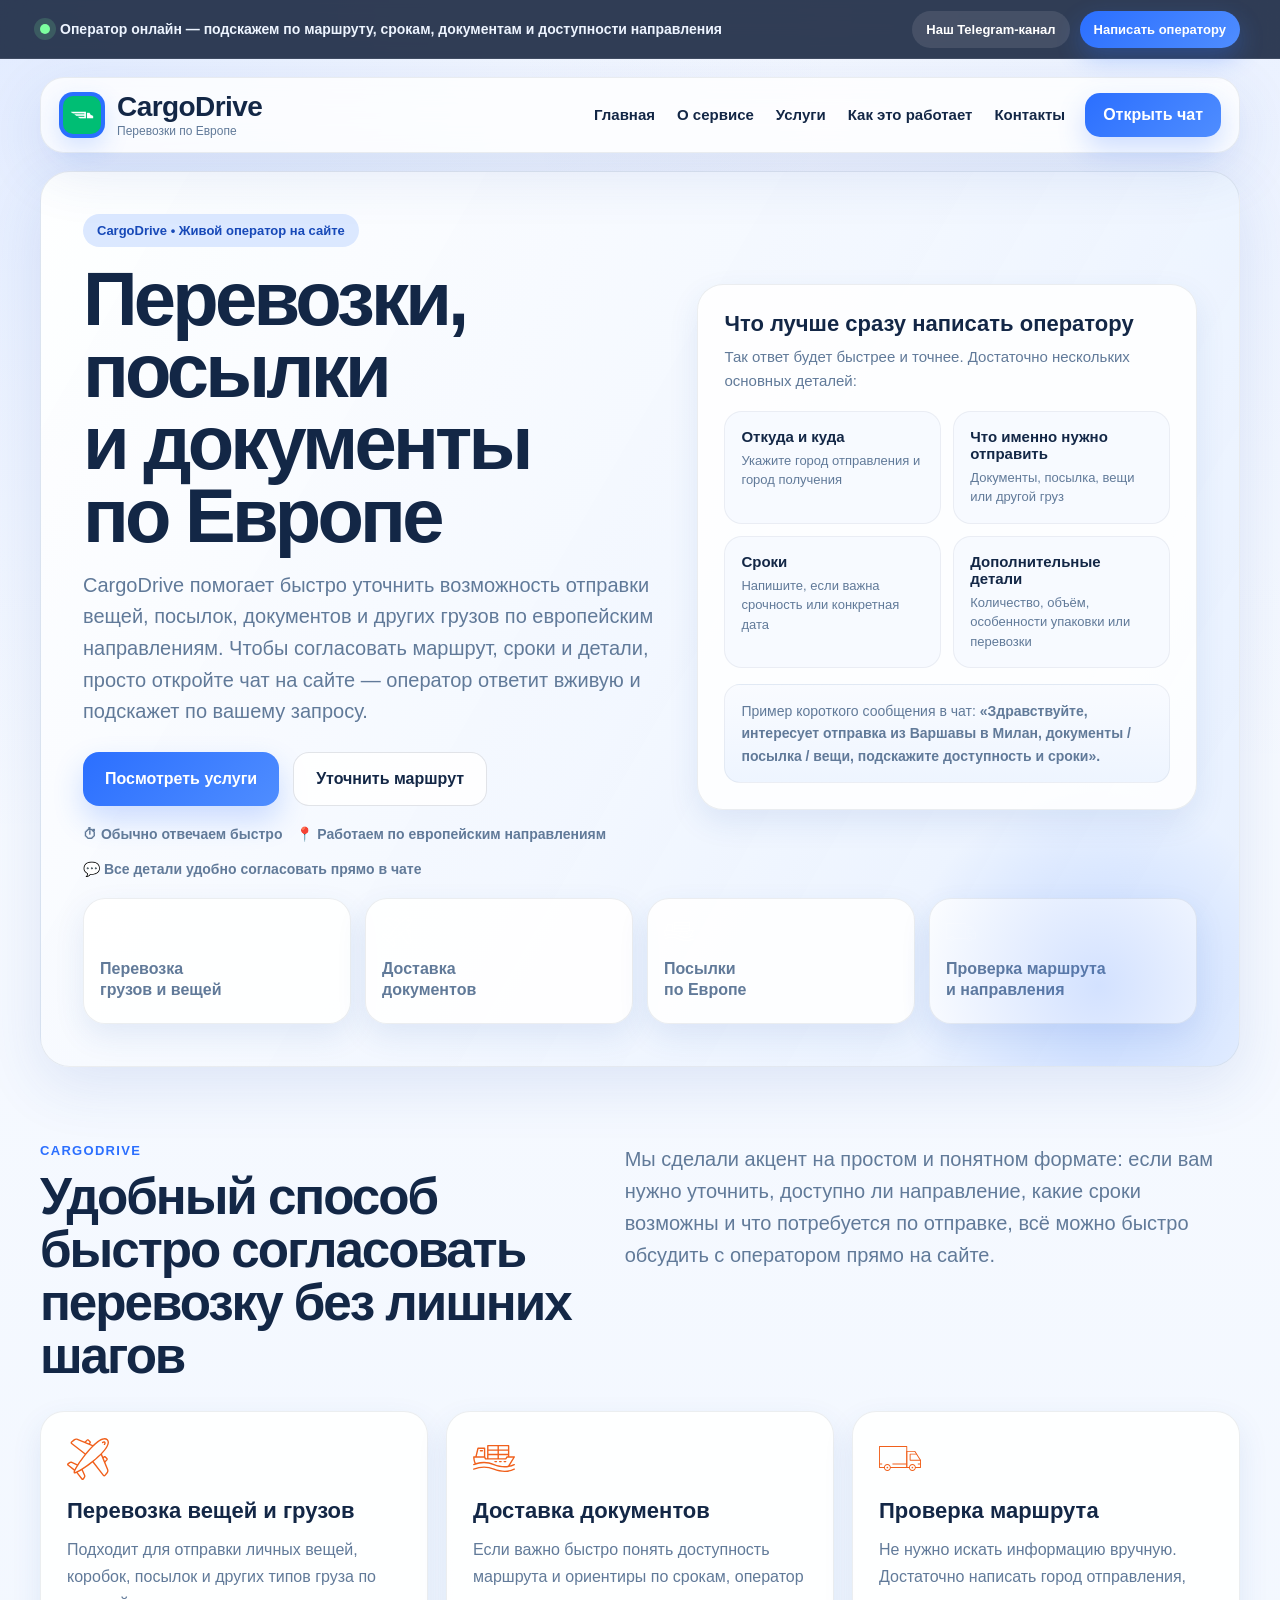
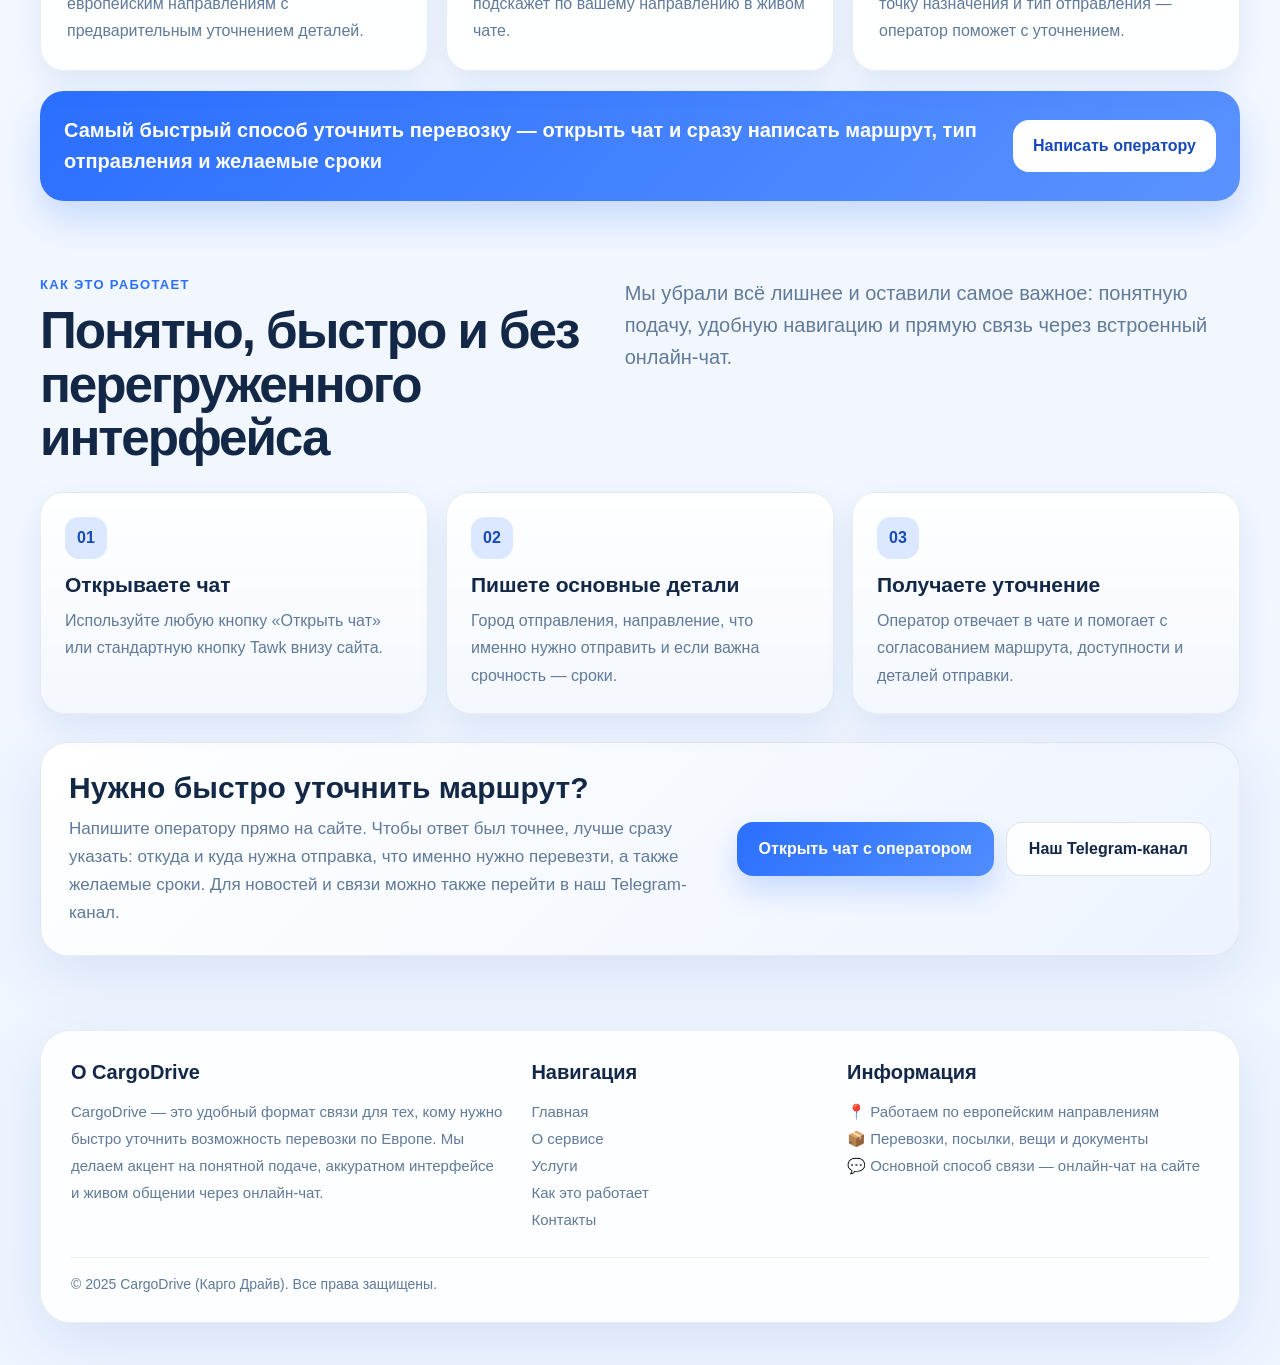
==== commit a27059fb: "Update index.html" ====
--- a/templates/index.html
+++ b/templates/index.html
@@ -3,26 +3,32 @@
 <head>
     <meta charset="UTF-8">
     <meta name="viewport" content="width=device-width, initial-scale=1.0">
-    <title>CargoDrive (Карго Драйв) — грузовые перевозки по Европе</title>
-    <meta name="description" content="CargoDrive — грузовые перевозки, доставка документов и проверка маршрутов по Европе. Быстрая связь с оператором прямо на сайте.">
-    <meta name="theme-color" content="#0b5cff">
+    <title>CargoDrive (Карго Драйв) — перевозки, документы и маршруты по Европе</title>
+    <meta name="description" content="CargoDrive — перевозки по Европе, доставка посылок, вещей и документов. Уточните маршрут, сроки и детали через живой чат с оператором на сайте.">
+    <meta name="theme-color" content="#2b6fff">
     <link rel="icon" href="/static/images/company_l1ogo_white.png">
 
     <style>
         :root{
-            --bg: #f4f8ff;
-            --bg-soft: #eef4ff;
-            --card: rgba(255,255,255,0.88);
-            --card-strong: #ffffff;
-            --text: #10213b;
-            --muted: #58708f;
-            --line: rgba(16,33,59,0.08);
-            --blue: #0b5cff;
-            --blue-dark: #083ea8;
-            --blue-soft: #dce8ff;
-            --accent: #2f7fff;
-            --shadow: 0 18px 60px rgba(23, 72, 166, 0.14);
-            --radius: 22px;
+            --bg: #f6f9ff;
+            --bg-soft: #edf4ff;
+            --surface: rgba(255,255,255,0.84);
+            --surface-strong: #ffffff;
+            --text: #132746;
+            --muted: #617a99;
+            --line: rgba(19,39,70,0.08);
+            --line-strong: rgba(19,39,70,0.12);
+            --blue: #2b6fff;
+            --blue-dark: #1749b8;
+            --blue-soft: #dbe8ff;
+            --blue-soft-2: #edf4ff;
+            --shadow: 0 18px 60px rgba(42, 86, 180, 0.12);
+            --shadow-soft: 0 12px 30px rgba(42, 86, 180, 0.10);
+            --radius-xl: 30px;
+            --radius-lg: 24px;
+            --radius-md: 18px;
+            --radius-sm: 14px;
+            --container: min(1200px, calc(100% - 32px));
         }
 
         *{
@@ -37,83 +43,126 @@
 
         body{
             font-family: Arial, sans-serif;
+            color: var(--text);
             background:
-                radial-gradient(circle at top left, rgba(11,92,255,0.10), transparent 28%),
-                radial-gradient(circle at top right, rgba(47,127,255,0.10), transparent 24%),
-                linear-gradient(180deg, #f8fbff 0%, #eff5ff 100%);
-            color: var(--text);
+                radial-gradient(circle at top left, rgba(43,111,255,0.11), transparent 26%),
+                radial-gradient(circle at top right, rgba(43,111,255,0.07), transparent 24%),
+                linear-gradient(180deg, #f9fbff 0%, #eef5ff 100%);
+        }
+
+        img{
+            max-width: 100%;
+            display: block;
         }
 
         a{
+            color: inherit;
             text-decoration: none;
-            color: inherit;
+        }
+
+        button{
+            font: inherit;
+            border: none;
+            background: none;
+            cursor: pointer;
         }
 
         .container{
-            width: min(1200px, calc(100% - 32px));
+            width: var(--container);
             margin: 0 auto;
         }
 
         .top-strip{
             position: sticky;
             top: 0;
-            z-index: 1000;
-            background: rgba(8, 21, 45, 0.85);
-            backdrop-filter: blur(18px);
+            z-index: 1200;
+            background: rgba(17, 31, 58, 0.86);
+            backdrop-filter: blur(16px);
             border-bottom: 1px solid rgba(255,255,255,0.08);
         }
 
         .top-strip-inner{
-            width: min(1200px, calc(100% - 32px));
+            width: var(--container);
             margin: 0 auto;
+            min-height: 58px;
             display: flex;
             align-items: center;
             justify-content: space-between;
-            gap: 16px;
+            gap: 14px;
             padding: 10px 0;
+        }
+
+        .top-strip-text{
+            display: inline-flex;
+            align-items: center;
+            gap: 10px;
+            color: #edf4ff;
+            font-size: 14px;
+            font-weight: 700;
+            line-height: 1.45;
+        }
+
+        .status-dot{
+            width: 10px;
+            height: 10px;
+            border-radius: 50%;
+            background: #7cff9f;
+            box-shadow: 0 0 0 6px rgba(124,255,159,0.16);
+            flex: 0 0 auto;
+        }
+
+        .top-strip-actions{
+            display: flex;
+            align-items: center;
+            gap: 10px;
+            flex-wrap: wrap;
+            justify-content: flex-end;
+        }
+
+        .mini-link{
+            display: inline-flex;
+            align-items: center;
+            justify-content: center;
+            padding: 11px 14px;
+            border-radius: 999px;
+            background: rgba(255,255,255,0.10);
             color: #fff;
-            font-size: 14px;
-        }
-
-        .top-strip-badge{
-            display: inline-flex;
-            align-items: center;
-            gap: 8px;
-            color: #dfeaff;
-            font-weight: 600;
-        }
-
-        .top-strip-btn{
-            background: linear-gradient(135deg, var(--blue), var(--accent));
-            color: #fff;
-            padding: 11px 18px;
-            border-radius: 999px;
+            font-size: 13px;
             font-weight: 700;
+            transition: 0.2s ease;
             white-space: nowrap;
-            box-shadow: 0 10px 25px rgba(11,92,255,0.28);
+        }
+
+        .mini-link:hover{
+            background: rgba(255,255,255,0.16);
+        }
+
+        .mini-link.primary{
+            background: linear-gradient(135deg, var(--blue), #4f8dff);
+            box-shadow: 0 10px 24px rgba(43,111,255,0.30);
         }
 
         .header-wrap{
             padding: 18px 0 0;
         }
 
+        .nav-shell{
+            position: sticky;
+            top: 70px;
+            z-index: 1100;
+        }
+
         .nav-bar{
-            position: sticky;
-            top: 56px;
-            z-index: 999;
-        }
-
-        .nav-inner{
-            background: rgba(255,255,255,0.78);
-            backdrop-filter: blur(18px);
-            border: 1px solid rgba(16,33,59,0.07);
-            border-radius: 22px;
-            box-shadow: var(--shadow);
             display: flex;
             align-items: center;
             justify-content: space-between;
             gap: 24px;
             padding: 14px 18px;
+            border-radius: 24px;
+            background: rgba(255,255,255,0.78);
+            backdrop-filter: blur(18px);
+            border: 1px solid var(--line);
+            box-shadow: var(--shadow);
         }
 
         .logo{
@@ -124,32 +173,35 @@
         }
 
         .logo img{
-            width: 42px;
-            height: 42px;
+            width: 46px;
+            height: 46px;
             object-fit: contain;
-            border-radius: 12px;
-            background: #0b5cff;
+            border-radius: 14px;
+            background: #2b6fff;
             padding: 4px;
+            box-shadow: 0 10px 24px rgba(43,111,255,0.18);
         }
 
         .logo-text{
             display: flex;
             flex-direction: column;
-            line-height: 1.1;
-        }
-
-        .logo-span{
-            font-size: 22px;
+            min-width: 0;
+        }
+
+        .logo-title{
+            font-size: 28px;
             font-weight: 800;
-            color: var(--text);
-        }
-
-        .logo-sub{
+            letter-spacing: -0.02em;
+            line-height: 1;
+        }
+
+        .logo-subtitle{
             font-size: 12px;
             color: var(--muted);
-        }
-
-        .nav-links{
+            margin-top: 3px;
+        }
+
+        .nav-right{
             display: flex;
             align-items: center;
             gap: 20px;
@@ -160,369 +212,452 @@
             display: flex;
             align-items: center;
             gap: 22px;
-            flex-wrap: wrap;
-        }
-
-        .nav-anchor{
+        }
+
+        .nav-list a{
             font-size: 15px;
+            font-weight: 700;
             color: var(--text);
-            font-weight: 600;
-            transition: .2s;
-        }
-
-        .nav-anchor:hover{
+            transition: .2s ease;
+        }
+
+        .nav-list a:hover{
             color: var(--blue);
         }
 
-        .nav-main-btn{
-            background: linear-gradient(135deg, var(--blue), var(--accent));
+        .nav-cta{
+            display: inline-flex;
+            align-items: center;
+            justify-content: center;
+            padding: 13px 18px;
+            border-radius: 15px;
+            background: linear-gradient(135deg, var(--blue), #4f8dff);
             color: #fff;
-            padding: 13px 18px;
+            font-weight: 800;
+            box-shadow: 0 12px 28px rgba(43,111,255,0.22);
+            white-space: nowrap;
+        }
+
+        .menu-toggle{
+            display: none;
+            width: 46px;
+            height: 46px;
+            align-items: center;
+            justify-content: center;
             border-radius: 14px;
-            font-weight: 700;
-            box-shadow: 0 12px 24px rgba(11,92,255,0.24);
-            white-space: nowrap;
-        }
+            background: #f2f7ff;
+            border: 1px solid var(--line);
+        }
+
+        .menu-toggle span,
+        .menu-toggle span::before,
+        .menu-toggle span::after{
+            display: block;
+            width: 20px;
+            height: 2px;
+            background: var(--text);
+            border-radius: 999px;
+            position: relative;
+        }
+
+        .menu-toggle span::before,
+        .menu-toggle span::after{
+            content: "";
+            position: absolute;
+            left: 0;
+        }
+
+        .menu-toggle span::before{ top: -6px; }
+        .menu-toggle span::after{ top: 6px; }
 
         .hero{
             margin-top: 18px;
-            padding: 36px;
-            border-radius: 30px;
+            padding: 42px;
+            border-radius: var(--radius-xl);
             background:
-                linear-gradient(115deg, rgba(255,255,255,0.94) 0%, rgba(235,243,255,0.92) 52%, rgba(223,234,255,0.82) 100%);
-            border: 1px solid rgba(16,33,59,0.07);
+                linear-gradient(120deg, rgba(255,255,255,0.95) 0%, rgba(242,247,255,0.96) 52%, rgba(229,239,255,0.92) 100%);
+            border: 1px solid var(--line);
             box-shadow: var(--shadow);
+            position: relative;
             overflow: hidden;
-            position: relative;
         }
 
         .hero::before{
             content: "";
             position: absolute;
-            inset: auto -60px -120px auto;
+            right: -70px;
+            bottom: -130px;
             width: 420px;
             height: 420px;
             border-radius: 50%;
-            background: radial-gradient(circle, rgba(11,92,255,0.18), transparent 68%);
+            background: radial-gradient(circle, rgba(43,111,255,0.20), transparent 66%);
             pointer-events: none;
         }
 
         .hero-grid{
-            display: grid;
-            grid-template-columns: 1.1fr 0.9fr;
-            gap: 28px;
-            align-items: center;
             position: relative;
             z-index: 1;
-        }
-
-        .hero-kicker{
+            display: grid;
+            grid-template-columns: 1.08fr 0.92fr;
+            gap: 28px;
+            align-items: center;
+        }
+
+        .hero-badge{
             display: inline-flex;
             align-items: center;
             gap: 8px;
-            padding: 8px 14px;
+            padding: 9px 14px;
             border-radius: 999px;
             background: var(--blue-soft);
             color: var(--blue-dark);
             font-size: 13px;
-            font-weight: 700;
+            font-weight: 800;
             margin-bottom: 16px;
         }
 
         .hero h1{
             font-size: clamp(40px, 6vw, 76px);
-            line-height: 0.98;
-            letter-spacing: -2px;
+            line-height: 0.95;
+            letter-spacing: -0.05em;
             margin-bottom: 18px;
-            color: var(--text);
-        }
-
-        .hero-p{
+        }
+
+        .hero p{
             font-size: 20px;
-            line-height: 1.55;
+            line-height: 1.58;
             color: var(--muted);
             max-width: 760px;
-            margin-bottom: 22px;
-        }
-
-        .hero-cta{
+        }
+
+        .hero-actions{
             display: flex;
             flex-wrap: wrap;
             gap: 14px;
-            margin-bottom: 18px;
-        }
-
-        .btn-primary{
-            background: linear-gradient(135deg, var(--blue), var(--accent));
-            color: #fff;
-            padding: 15px 22px;
+            margin: 24px 0 18px;
+        }
+
+        .btn{
+            display: inline-flex;
+            align-items: center;
+            justify-content: center;
+            gap: 10px;
+            min-height: 54px;
+            padding: 14px 22px;
             border-radius: 16px;
             font-weight: 800;
-            box-shadow: 0 16px 30px rgba(11,92,255,0.24);
+            transition: transform .18s ease, box-shadow .18s ease, background .18s ease;
+        }
+
+        .btn:hover{
+            transform: translateY(-1px);
+        }
+
+        .btn-primary{
+            background: linear-gradient(135deg, var(--blue), #4f8dff);
+            color: #fff;
+            box-shadow: 0 14px 30px rgba(43,111,255,0.22);
         }
 
         .btn-secondary{
-            background: #fff;
+            background: rgba(255,255,255,0.84);
+            border: 1px solid var(--line-strong);
             color: var(--text);
-            border: 1px solid rgba(16,33,59,0.10);
-            padding: 15px 22px;
-            border-radius: 16px;
-            font-weight: 800;
         }
 
         .hero-note{
             display: flex;
-            align-items: center;
-            gap: 10px;
+            flex-wrap: wrap;
+            gap: 14px;
             color: var(--muted);
             font-size: 14px;
-            font-weight: 600;
+            font-weight: 700;
+            line-height: 1.5;
         }
 
         .hero-card{
-            background: rgba(255,255,255,0.88);
-            border: 1px solid rgba(16,33,59,0.08);
-            border-radius: 24px;
-            box-shadow: var(--shadow);
-            padding: 24px;
+            background: rgba(255,255,255,0.86);
+            border: 1px solid var(--line);
+            border-radius: 26px;
+            box-shadow: var(--shadow-soft);
+            padding: 26px;
+        }
+
+        .hero-card-header{
+            display: flex;
+            flex-direction: column;
+            gap: 8px;
+            margin-bottom: 18px;
         }
 
         .hero-card-title{
-            font-size: 18px;
+            font-size: 22px;
             font-weight: 800;
-            margin-bottom: 10px;
         }
 
         .hero-card-text{
             font-size: 15px;
             line-height: 1.6;
             color: var(--muted);
-            margin-bottom: 18px;
-        }
-
-        .quick-points{
+        }
+
+        .prompt-list{
             display: grid;
             grid-template-columns: 1fr 1fr;
             gap: 12px;
         }
 
-        .quick-point{
-            padding: 14px;
+        .prompt-item{
+            padding: 16px;
             border-radius: 18px;
-            background: #f6f9ff;
-            border: 1px solid rgba(16,33,59,0.06);
-        }
-
-        .quick-point strong{
+            background: #f7faff;
+            border: 1px solid rgba(19,39,70,0.06);
+        }
+
+        .prompt-item strong{
             display: block;
             font-size: 15px;
             margin-bottom: 6px;
         }
 
-        .quick-point span{
+        .prompt-item span{
+            display: block;
             font-size: 13px;
+            line-height: 1.5;
             color: var(--muted);
-            line-height: 1.45;
-        }
-
-        .services-strip{
+        }
+
+        .hero-card-soft{
+            margin-top: 16px;
+            padding: 15px 16px;
+            border-radius: 16px;
+            background: linear-gradient(180deg, #f9fbff 0%, #eef5ff 100%);
+            border: 1px solid rgba(19,39,70,0.06);
+            font-size: 14px;
+            line-height: 1.6;
+            color: var(--muted);
+        }
+
+        .service-strip{
             margin-top: 18px;
             display: grid;
             grid-template-columns: repeat(4, 1fr);
             gap: 14px;
         }
 
-        .service-chip{
+        .service-pill{
+            min-height: 126px;
+            padding: 18px 16px;
+            border-radius: 22px;
             background: rgba(255,255,255,0.88);
-            border: 1px solid rgba(16,33,59,0.08);
-            border-radius: 20px;
-            padding: 18px 16px;
-            box-shadow: var(--shadow);
-            min-height: 120px;
-        }
-
-        .service-chip img{
+            border: 1px solid var(--line);
+            box-shadow: var(--shadow-soft);
+        }
+
+        .service-pill img{
             width: 30px;
             height: 30px;
             object-fit: contain;
             margin-bottom: 12px;
         }
 
-        .service-chip p{
+        .service-pill p{
             font-size: 16px;
             font-weight: 800;
-            line-height: 1.25;
+            line-height: 1.3;
         }
 
         .section{
-            padding: 74px 0 0;
+            padding-top: 76px;
         }
 
         .section-head{
             display: grid;
             grid-template-columns: 0.95fr 1.05fr;
-            gap: 30px;
+            gap: 28px;
             align-items: start;
             margin-bottom: 28px;
         }
 
         .eyebrow{
-            color: var(--blue);
-            font-size: 14px;
+            font-size: 13px;
             font-weight: 800;
             text-transform: uppercase;
-            letter-spacing: 0.08em;
+            letter-spacing: 0.10em;
+            color: var(--blue);
             margin-bottom: 12px;
         }
 
         .section-title{
             font-size: clamp(32px, 4vw, 52px);
             line-height: 1.04;
-            letter-spacing: -1px;
-            color: var(--text);
+            letter-spacing: -0.04em;
         }
 
         .section-text{
-            font-size: 21px;
-            line-height: 1.55;
+            font-size: 20px;
+            line-height: 1.6;
             color: var(--muted);
         }
 
-        .feature-grid{
+        .cards-3{
             display: grid;
             grid-template-columns: repeat(3, 1fr);
             gap: 18px;
         }
 
-        .feature-card{
-            background: rgba(255,255,255,0.92);
-            border: 1px solid rgba(16,33,59,0.08);
+        .info-card{
+            padding: 26px;
             border-radius: 24px;
-            box-shadow: var(--shadow);
-            padding: 26px;
-        }
-
-        .feature-card img{
+            background: rgba(255,255,255,0.90);
+            border: 1px solid var(--line);
+            box-shadow: var(--shadow-soft);
+        }
+
+        .info-card img{
             width: 42px;
             height: 42px;
             object-fit: contain;
             margin-bottom: 18px;
         }
 
-        .feature-card h3{
-            font-size: 23px;
+        .info-card h3{
+            font-size: 22px;
             margin-bottom: 12px;
-            color: var(--text);
-        }
-
-        .feature-card p{
+        }
+
+        .info-card p{
             font-size: 16px;
             line-height: 1.7;
             color: var(--muted);
-            margin-bottom: 16px;
-        }
-
-        .card-link{
+        }
+
+        .band{
+            margin-top: 20px;
+            padding: 24px;
+            border-radius: 24px;
+            background: linear-gradient(135deg, #2b6fff, #5a93ff);
+            color: #fff;
+            box-shadow: 0 18px 38px rgba(43,111,255,0.22);
+            display: grid;
+            grid-template-columns: 1fr auto;
+            gap: 16px;
+            align-items: center;
+        }
+
+        .band strong{
+            font-size: 20px;
+            line-height: 1.55;
+        }
+
+        .band .btn-white{
             display: inline-flex;
             align-items: center;
-            gap: 8px;
-            color: var(--blue);
-            font-weight: 800;
-        }
-
-        .highlight-band{
-            margin-top: 20px;
-            background: linear-gradient(135deg, #0b5cff, #2f7fff);
-            color: #fff;
-            border-radius: 24px;
-            padding: 22px 24px;
-            display: flex;
-            align-items: center;
-            justify-content: space-between;
-            gap: 18px;
-            box-shadow: 0 18px 35px rgba(11,92,255,0.22);
-        }
-
-        .highlight-band strong{
-            font-size: 19px;
-            line-height: 1.5;
-        }
-
-        .highlight-band a{
-            white-space: nowrap;
+            justify-content: center;
+            min-height: 52px;
+            padding: 14px 20px;
+            border-radius: 16px;
             background: #fff;
             color: var(--blue-dark);
-            padding: 14px 18px;
+            font-weight: 800;
+            white-space: nowrap;
+        }
+
+        .steps{
+            display: grid;
+            grid-template-columns: repeat(3, 1fr);
+            gap: 18px;
+            margin-top: 18px;
+        }
+
+        .step-card{
+            padding: 24px;
+            border-radius: 24px;
+            background: linear-gradient(180deg, rgba(255,255,255,0.93) 0%, rgba(243,248,255,0.96) 100%);
+            border: 1px solid var(--line);
+            box-shadow: var(--shadow-soft);
+        }
+
+        .step-num{
+            width: 42px;
+            height: 42px;
             border-radius: 14px;
+            display: inline-flex;
+            align-items: center;
+            justify-content: center;
+            background: var(--blue-soft);
+            color: var(--blue-dark);
             font-weight: 800;
-        }
-
-        .contact-panel{
+            margin-bottom: 14px;
+        }
+
+        .step-card h3{
+            font-size: 21px;
+            margin-bottom: 10px;
+        }
+
+        .step-card p{
+            font-size: 16px;
+            line-height: 1.7;
+            color: var(--muted);
+        }
+
+        .contact-box{
             margin-top: 28px;
+            padding: 28px;
+            border-radius: 28px;
             background: linear-gradient(135deg, #ffffff, #edf4ff);
-            border: 1px solid rgba(16,33,59,0.08);
-            border-radius: 26px;
+            border: 1px solid var(--line);
             box-shadow: var(--shadow);
-            padding: 28px;
             display: grid;
             grid-template-columns: 1fr auto;
-            gap: 22px;
-            align-items: center;
-        }
-
-        .contact-panel h3{
-            font-size: 28px;
+            gap: 20px;
+            align-items: center;
+        }
+
+        .contact-box h3{
+            font-size: 30px;
             margin-bottom: 10px;
         }
 
-        .contact-panel p{
-            color: var(--muted);
+        .contact-box p{
             font-size: 17px;
             line-height: 1.65;
+            color: var(--muted);
+            max-width: 760px;
         }
 
         .contact-actions{
             display: flex;
+            flex-wrap: wrap;
             gap: 12px;
-            flex-wrap: wrap;
             justify-content: flex-end;
         }
 
-        .contact-actions a{
-            padding: 15px 18px;
-            border-radius: 16px;
-            font-weight: 800;
-        }
-
-        .contact-main{
-            background: linear-gradient(135deg, var(--blue), var(--accent));
-            color: #fff;
-        }
-
-        .contact-soft{
-            background: #fff;
+        .btn-channel{
+            background: rgba(255,255,255,0.84);
+            border: 1px solid var(--line-strong);
             color: var(--text);
-            border: 1px solid rgba(16,33,59,0.10);
         }
 
         .footer{
             margin-top: 74px;
-            padding: 34px 0 42px;
+            padding-bottom: 42px;
         }
 
         .footer-box{
-            background: rgba(255,255,255,0.82);
-            border: 1px solid rgba(16,33,59,0.08);
-            border-radius: 28px;
+            padding: 30px;
+            border-radius: 30px;
+            background: rgba(255,255,255,0.84);
+            border: 1px solid var(--line);
             box-shadow: var(--shadow);
-            padding: 30px;
-        }
-
-        .footer-top{
+        }
+
+        .footer-grid{
             display: grid;
-            grid-template-columns: 1.2fr 0.8fr 0.9fr;
+            grid-template-columns: 1.2fr 0.8fr 1fr;
             gap: 26px;
-            margin-bottom: 26px;
+            margin-bottom: 24px;
         }
 
         .footer h4{
@@ -530,7 +665,9 @@
             margin-bottom: 14px;
         }
 
-        .footer p, .footer li, .footer a{
+        .footer p,
+        .footer li,
+        .footer a{
             color: var(--muted);
             font-size: 15px;
             line-height: 1.8;
@@ -543,77 +680,37 @@
 
         .footer-bottom{
             padding-top: 18px;
-            border-top: 1px solid rgba(16,33,59,0.08);
+            border-top: 1px solid var(--line);
             color: var(--muted);
             font-size: 14px;
         }
 
-        .chat-float{
-            position: fixed;
-            right: 18px;
-            bottom: 18px;
-            z-index: 1200;
-            display: flex;
-            flex-direction: column;
-            align-items: flex-end;
-            gap: 10px;
-        }
-
-        .chat-tip{
-            max-width: 300px;
-            background: rgba(255,255,255,0.96);
-            border: 1px solid rgba(16,33,59,0.08);
-            border-radius: 18px;
-            box-shadow: var(--shadow);
-            padding: 14px 16px;
-        }
-
-        .chat-tip strong{
-            display: block;
-            font-size: 15px;
-            margin-bottom: 4px;
-        }
-
-        .chat-tip span{
-            color: var(--muted);
-            font-size: 13px;
-            line-height: 1.45;
-        }
-
-        .chat-main-btn{
-            display: inline-flex;
-            align-items: center;
-            gap: 12px;
-            background: linear-gradient(135deg, var(--blue), var(--accent));
-            color: #fff;
-            padding: 16px 20px;
-            border-radius: 999px;
-            font-weight: 800;
-            box-shadow: 0 18px 35px rgba(11,92,255,0.28);
-        }
-
-        .chat-dot{
-            width: 12px;
-            height: 12px;
-            border-radius: 50%;
-            background: #71ff9f;
-            box-shadow: 0 0 0 6px rgba(113,255,159,0.18);
-        }
-
-        .mobile-chat-bar{
+        .mobile-bottom{
             display: none;
         }
 
-        @media (max-width: 1100px){
+        .hidden-anchor{
+            position: relative;
+            top: -120px;
+            visibility: hidden;
+            pointer-events: none;
+        }
+
+        @media (max-width: 1120px){
             .hero-grid,
             .section-head,
-            .footer-top,
-            .contact-panel{
+            .footer-grid,
+            .contact-box,
+            .band{
                 grid-template-columns: 1fr;
             }
 
-            .services-strip,
-            .feature-grid{
+            .cards-3,
+            .steps{
+                grid-template-columns: repeat(2, 1fr);
+            }
+
+            .service-strip{
                 grid-template-columns: repeat(2, 1fr);
             }
 
@@ -622,109 +719,165 @@
             }
         }
 
-        @media (max-width: 820px){
-            .nav-inner{
+        @media (max-width: 860px){
+            .top-strip-inner{
+                align-items: flex-start;
+                flex-direction: column;
+            }
+
+            .nav-shell{
+                top: 82px;
+            }
+
+            .menu-toggle{
+                display: inline-flex;
+            }
+
+            .nav-right{
+                width: 100%;
+                display: none;
+                flex-direction: column;
+                align-items: stretch;
+                gap: 16px;
+                padding-top: 4px;
+            }
+
+            .nav-bar.open .nav-right{
+                display: flex;
+            }
+
+            .nav-list{
                 flex-direction: column;
                 align-items: flex-start;
-            }
-
-            .nav-links{
+                gap: 14px;
+            }
+
+            .nav-cta{
                 width: 100%;
-                flex-direction: column;
-                align-items: flex-start;
-            }
-
-            .nav-list{
-                gap: 14px;
             }
 
             .hero{
                 padding: 24px;
-            }
-
-            .hero-p,
+                border-radius: 24px;
+            }
+
+            .hero p,
             .section-text{
                 font-size: 17px;
             }
 
-            .services-strip,
-            .feature-grid{
+            .prompt-list,
+            .cards-3,
+            .steps,
+            .service-strip{
                 grid-template-columns: 1fr;
             }
 
-            .top-strip-inner{
-                flex-direction: column;
-                align-items: flex-start;
-            }
-
-            .chat-float{
-                right: 14px;
-                bottom: 14px;
-            }
-
-            .chat-tip{
-                display: none;
-            }
-
-            .mobile-chat-bar{
-                display: flex;
+            .logo-title{
+                font-size: 24px;
+            }
+
+            .mobile-bottom{
                 position: sticky;
                 bottom: 0;
-                z-index: 1100;
-                background: rgba(255,255,255,0.92);
-                backdrop-filter: blur(16px);
-                border-top: 1px solid rgba(16,33,59,0.08);
-                padding: 12px 14px;
-                margin-top: 24px;
-            }
-
-            .mobile-chat-bar a{
+                z-index: 1000;
+                display: block;
+                margin-top: 22px;
+                padding: 12px 0 4px;
+                background: linear-gradient(180deg, rgba(238,245,255,0) 0%, rgba(238,245,255,0.92) 30%, rgba(238,245,255,0.98) 100%);
+            }
+
+            .mobile-bottom-inner{
+                width: var(--container);
+                margin: 0 auto;
+            }
+
+            .mobile-bottom .btn{
                 width: 100%;
-                text-align: center;
-                padding: 16px 18px;
-                border-radius: 16px;
-                font-weight: 800;
-                background: linear-gradient(135deg, var(--blue), var(--accent));
-                color: #fff;
-                box-shadow: 0 16px 30px rgba(11,92,255,0.20);
+                min-height: 56px;
+                border-radius: 18px;
+            }
+        }
+
+        @media (max-width: 560px){
+            .container,
+            .top-strip-inner,
+            .mobile-bottom-inner{
+                width: min(100% - 20px, 1200px);
+            }
+
+            .top-strip-text{
+                font-size: 13px;
+            }
+
+            .hero h1{
+                letter-spacing: -0.04em;
+            }
+
+            .hero-actions,
+            .contact-actions{
+                flex-direction: column;
+                align-items: stretch;
+            }
+
+            .btn,
+            .band .btn-white{
+                width: 100%;
+            }
+
+            .footer-box{
+                padding: 22px;
+                border-radius: 24px;
+            }
+
+            .contact-box{
+                padding: 22px;
+                border-radius: 24px;
             }
         }
     </style>
 </head>
-
 <body>
     <div class="top-strip">
         <div class="top-strip-inner">
-            <div class="top-strip-badge">
-                <span>●</span>
-                <span>Оператор онлайн • Поможем быстро проверить маршрут и доступность города</span>
+            <div class="top-strip-text">
+                <span class="status-dot"></span>
+                <span>Оператор онлайн — подскажем по маршруту, срокам, документам и доступности направления</span>
             </div>
-            <a href="#live-chat" class="top-strip-btn">Открыть чат с оператором</a>
+
+            <div class="top-strip-actions">
+                <a href="https://t.me/cargodrive1" class="mini-link" target="_blank" rel="noopener noreferrer">Наш Telegram-канал</a>
+                <button class="mini-link primary js-open-chat" type="button">Написать оператору</button>
+            </div>
         </div>
     </div>
 
     <div class="container">
         <div class="header-wrap">
-            <div class="nav-bar">
-                <div class="nav-inner">
+            <div class="nav-shell">
+                <div class="nav-bar" id="navBar">
                     <div class="logo">
                         <img src="/static/images/company_l1ogo_white.png" alt="CargoDrive logo">
                         <div class="logo-text">
-                            <span class="logo-span">CargoDrive</span>
-                            <span class="logo-sub">Перевозки по Европе</span>
+                            <span class="logo-title">CargoDrive</span>
+                            <span class="logo-subtitle">Перевозки по Европе</span>
                         </div>
                     </div>
 
-                    <div class="nav-links">
+                    <button class="menu-toggle" id="menuToggle" aria-label="Открыть меню" aria-expanded="false" aria-controls="navMenu">
+                        <span></span>
+                    </button>
+
+                    <div class="nav-right" id="navMenu">
                         <ul class="nav-list">
-                            <li><a class="nav-anchor" href="#home">Главная</a></li>
-                            <li><a class="nav-anchor" href="#about">О сервисе</a></li>
-                            <li><a class="nav-anchor" href="#services">Услуги</a></li>
-                            <li><a class="nav-anchor" href="#advantages">Преимущества</a></li>
-                            <li><a class="nav-anchor" href="#contacts">Контакты</a></li>
+                            <li><a href="#home">Главная</a></li>
+                            <li><a href="#about">О сервисе</a></li>
+                            <li><a href="#services">Услуги</a></li>
+                            <li><a href="#process">Как это работает</a></li>
+                            <li><a href="#contacts">Контакты</a></li>
                         </ul>
 
-                        <a href="#live-chat" class="nav-main-btn">Чат с оператором</a>
+                        <button class="nav-cta js-open-chat" type="button">Открыть чат</button>
                     </div>
                 </div>
             </div>
@@ -732,155 +885,202 @@
             <section class="hero" id="home">
                 <div class="hero-grid">
                     <div>
-                        <div class="hero-kicker">CargoDrive • Живой оператор на сайте</div>
-
-                        <h1>Грузовые перевозки<br>по Европе</h1>
-
-                        <p class="hero-p">
-                            CargoDrive помогает организовать грузовые перевозки, доставку документов
-                            и отправку грузов по Европе. Если вам нужно быстро узнать, доступна ли
-                            перевозка из нужного города или в нужное направление — просто напишите
-                            в чат на сайте, и оператор ответит вживую.
+                        <div class="hero-badge">CargoDrive • Живой оператор на сайте</div>
+
+                        <h1>Перевозки, посылки<br>и документы<br>по Европе</h1>
+
+                        <p>
+                            CargoDrive помогает быстро уточнить возможность отправки вещей, посылок,
+                            документов и других грузов по европейским направлениям. Чтобы согласовать
+                            маршрут, сроки и детали, просто откройте чат на сайте — оператор ответит
+                            вживую и подскажет по вашему запросу.
                         </p>
 
-                        <div class="hero-cta">
-                            <a href="#services" class="btn-primary">Наши услуги</a>
-                            <a href="#live-chat" class="btn-secondary">Узнать маршрут в чате</a>
+                        <div class="hero-actions">
+                            <a href="#services" class="btn btn-primary">Посмотреть услуги</a>
+                            <button class="btn btn-secondary js-open-chat" type="button">Уточнить маршрут</button>
                         </div>
 
                         <div class="hero-note">
                             <span>⏱ Обычно отвечаем быстро</span>
+                            <span>📍 Работаем по европейским направлениям</span>
+                            <span>💬 Все детали удобно согласовать прямо в чате</span>
                         </div>
                     </div>
 
                     <div class="hero-card">
-                        <div class="hero-card-title">Быстрый старт</div>
-                        <div class="hero-card-text">
-                            Напишите оператору прямо на сайте и уточните:
-                        </div>
-
-                        <div class="quick-points">
-                            <div class="quick-point">
-                                <strong>Откуда / куда</strong>
-                                <span>Проверим направление и маршрут</span>
-                            </div>
-                            <div class="quick-point">
-                                <strong>Тип груза</strong>
-                                <span>Подскажем по документам и отправке</span>
-                            </div>
-                            <div class="quick-point">
-                                <strong>Сроки</strong>
-                                <span>Уточним доступность и детали</span>
-                            </div>
-                            <div class="quick-point">
-                                <strong>Связь</strong>
-                                <span>Живой чат с оператором прямо на сайте</span>
+                        <div class="hero-card-header">
+                            <div class="hero-card-title">Что лучше сразу написать оператору</div>
+                            <div class="hero-card-text">
+                                Так ответ будет быстрее и точнее. Достаточно нескольких основных деталей:
                             </div>
                         </div>
+
+                        <div class="prompt-list">
+                            <div class="prompt-item">
+                                <strong>Откуда и куда</strong>
+                                <span>Укажите город отправления и город получения</span>
+                            </div>
+                            <div class="prompt-item">
+                                <strong>Что именно нужно отправить</strong>
+                                <span>Документы, посылка, вещи или другой груз</span>
+                            </div>
+                            <div class="prompt-item">
+                                <strong>Сроки</strong>
+                                <span>Напишите, если важна срочность или конкретная дата</span>
+                            </div>
+                            <div class="prompt-item">
+                                <strong>Дополнительные детали</strong>
+                                <span>Количество, объём, особенности упаковки или перевозки</span>
+                            </div>
+                        </div>
+
+                        <div class="hero-card-soft">
+                            Пример короткого сообщения в чат:
+                            <strong>«Здравствуйте, интересует отправка из Варшавы в Милан, документы / посылка / вещи, подскажите доступность и сроки».</strong>
+                        </div>
                     </div>
                 </div>
 
-                <div class="services-strip">
-                    <div class="service-chip">
+                <div class="service-strip">
+                    <div class="service-pill">
                         <img src="/static/svgs/ware-house.svg" alt="Грузы">
-                        <p>Грузовые<br>перевозки</p>
+                        <p>Перевозка<br>грузов и вещей</p>
                     </div>
-                    <div class="service-chip">
+
+                    <div class="service-pill">
                         <img src="/static/svgs/airplane.svg" alt="Документы">
                         <p>Доставка<br>документов</p>
                     </div>
-                    <div class="service-chip">
-                        <img src="/static/svgs/ship.svg" alt="Маршруты">
-                        <p>Маршруты<br>по Европе</p>
+
+                    <div class="service-pill">
+                        <img src="/static/svgs/ship.svg" alt="Посылки">
+                        <p>Посылки<br>по Европе</p>
                     </div>
-                    <div class="service-chip">
-                        <img src="/static/svgs/delivery-truck.svg" alt="Оператор">
-                        <p>Проверка города<br>через оператора</p>
+
+                    <div class="service-pill">
+                        <img src="/static/svgs/delivery-truck.svg" alt="Маршруты">
+                        <p>Проверка маршрута<br>и направления</p>
                     </div>
                 </div>
             </section>
         </div>
 
+        <span id="about" class="hidden-anchor"></span>
         <section class="section">
             <div class="section-head">
                 <div>
-                    <div class="eyebrow" id="about">CargoDrive (Карго Драйв)</div>
-                    <h2 class="section-title">Перевозки грузов и документов<br>с удобной связью через оператора</h2>
+                    <div class="eyebrow">CargoDrive</div>
+                    <h2 class="section-title">Удобный способ быстро согласовать перевозку без лишних шагов</h2>
                 </div>
 
                 <div class="section-text">
-                    Мы работаем по Европе и помогаем быстро уточнить возможность отправки
-                    из конкретного города или в нужное направление. Если вам нужно узнать,
-                    доступна ли доставка по вашему маршруту, достаточно написать оператору
-                    в живой чат на сайте.
+                    Мы сделали акцент на простом и понятном формате: если вам нужно уточнить,
+                    доступно ли направление, какие сроки возможны и что потребуется по отправке,
+                    всё можно быстро обсудить с оператором прямо на сайте.
                 </div>
             </div>
 
-            <div class="feature-grid" id="services">
-                <div class="feature-card">
-                    <img src="/static/svgs/airplane1.svg" alt="Грузовые перевозки">
-                    <h3>Грузовые перевозки</h3>
+            <div class="cards-3" id="services">
+                <div class="info-card">
+                    <img src="/static/svgs/airplane1.svg" alt="Перевозки">
+                    <h3>Перевозка вещей и грузов</h3>
                     <p>
-                        Организуем перевозку грузов по европейским направлениям.
-                        Если нужно уточнить конкретный город отправления или получения —
-                        просто откройте чат с оператором.
+                        Подходит для отправки личных вещей, коробок, посылок и других типов груза
+                        по европейским направлениям с предварительным уточнением деталей.
                     </p>
-                    <a class="card-link" href="#live-chat">Открыть чат →</a>
-                </div>
-
-                <div class="feature-card">
-                    <img src="/static/svgs/ship1.svg" alt="Доставка документов">
+                </div>
+
+                <div class="info-card">
+                    <img src="/static/svgs/ship1.svg" alt="Документы">
                     <h3>Доставка документов</h3>
                     <p>
-                        Помогаем с отправкой документов и других важных отправлений.
-                        В чате можно быстро уточнить маршрут, сроки и доступность направления.
+                        Если важно быстро понять доступность маршрута и ориентиры по срокам,
+                        оператор подскажет по вашему направлению в живом чате.
                     </p>
-                    <a class="card-link" href="#live-chat">Написать оператору →</a>
-                </div>
-
-                <div class="feature-card">
-                    <img src="/static/svgs/truck1.svg" alt="Проверка маршрута">
+                </div>
+
+                <div class="info-card">
+                    <img src="/static/svgs/truck1.svg" alt="Маршрут">
                     <h3>Проверка маршрута</h3>
                     <p>
-                        Не все направления одинаковы. Самый быстрый способ узнать,
-                        работает ли нужный маршрут — написать оператору прямо на сайте.
+                        Не нужно искать информацию вручную. Достаточно написать город отправления,
+                        точку назначения и тип отправления — оператор поможет с уточнением.
                     </p>
-                    <a class="card-link" href="#live-chat">Уточнить маршрут →</a>
                 </div>
             </div>
 
-            <div class="highlight-band" id="advantages">
-                <strong>Быстрая связь, понятная логика и живой оператор прямо на сайте</strong>
-                <a href="#live-chat">Открыть чат</a>
-            </div>
-
-            <div class="contact-panel" id="contacts">
-                <div>
-                    <h3>Нужна помощь с маршрутом?</h3>
-                    <p>
-                        Напишите оператору прямо сейчас: можно уточнить город, направление,
-                        тип груза, документы и доступность перевозки. Чат на сайте находится
-                        внизу справа и работает как живая поддержка.
-                    </p>
-                </div>
-
-                <div class="contact-actions">
-                    <a class="contact-main" href="#live-chat">Открыть чат</a>
-                    <a class="contact-soft" href="https://t.me/Devani_i" target="_blank">Telegram</a>
-                </div>
+            <div class="band">
+                <strong>Самый быстрый способ уточнить перевозку — открыть чат и сразу написать маршрут, тип отправления и желаемые сроки</strong>
+                <button class="btn-white js-open-chat" type="button">Написать оператору</button>
             </div>
         </section>
 
+        <section class="section" id="process">
+            <div class="section-head">
+                <div>
+                    <div class="eyebrow">Как это работает</div>
+                    <h2 class="section-title">Понятно, быстро и без перегруженного интерфейса</h2>
+                </div>
+
+                <div class="section-text">
+                    Мы убрали всё лишнее и оставили самое важное: понятную подачу, удобную навигацию
+                    и прямую связь через встроенный онлайн-чат.
+                </div>
+            </div>
+
+            <div class="steps">
+                <div class="step-card">
+                    <div class="step-num">01</div>
+                    <h3>Открываете чат</h3>
+                    <p>
+                        Используйте любую кнопку «Открыть чат» или стандартную кнопку Tawk внизу сайта.
+                    </p>
+                </div>
+
+                <div class="step-card">
+                    <div class="step-num">02</div>
+                    <h3>Пишете основные детали</h3>
+                    <p>
+                        Город отправления, направление, что именно нужно отправить и если важна срочность — сроки.
+                    </p>
+                </div>
+
+                <div class="step-card">
+                    <div class="step-num">03</div>
+                    <h3>Получаете уточнение</h3>
+                    <p>
+                        Оператор отвечает в чате и помогает с согласованием маршрута, доступности и деталей отправки.
+                    </p>
+                </div>
+            </div>
+
+            <div class="contact-box" id="contacts">
+                <div>
+                    <h3>Нужно быстро уточнить маршрут?</h3>
+                    <p>
+                        Напишите оператору прямо на сайте. Чтобы ответ был точнее, лучше сразу указать:
+                        откуда и куда нужна отправка, что именно нужно перевезти, а также желаемые сроки.
+                        Для новостей и связи можно также перейти в наш Telegram-канал.
+                    </p>
+                </div>
+
+                <div class="contact-actions">
+                    <button class="btn btn-primary js-open-chat" type="button">Открыть чат с оператором</button>
+                    <a class="btn btn-channel" href="https://t.me/cargodrive1" target="_blank" rel="noopener noreferrer">Наш Telegram-канал</a>
+                </div>
+            </div>
+        </section>
+
         <footer class="footer">
             <div class="footer-box">
-                <div class="footer-top">
+                <div class="footer-grid">
                     <div>
-                        <h4>Почему выбирают нас</h4>
+                        <h4>О CargoDrive</h4>
                         <p>
                             CargoDrive — это удобный формат связи для тех, кому нужно быстро
-                            уточнить возможность перевозки. Мы работаем по Европе, перевозим
-                            грузы и документы, а информацию по конкретному городу или направлению
-                            можно получить через живой чат на сайте или в Telegram.
+                            уточнить возможность перевозки по Европе. Мы делаем акцент на
+                            понятной подаче, аккуратном интерфейсе и живом общении через онлайн-чат.
                         </p>
                     </div>
 
@@ -890,16 +1090,16 @@
                             <li><a href="#home">Главная</a></li>
                             <li><a href="#about">О сервисе</a></li>
                             <li><a href="#services">Услуги</a></li>
-                            <li><a href="#advantages">Преимущества</a></li>
+                            <li><a href="#process">Как это работает</a></li>
                             <li><a href="#contacts">Контакты</a></li>
                         </ul>
                     </div>
 
                     <div>
-                        <h4>Контакты</h4>
-                        <p>📍 Работаем по Европе</p>
-                        <p>📦 Перевозим грузы и документы</p>
-                        <p>✉️ Telegram: @Devani_i</p>
+                        <h4>Информация</h4>
+                        <p>📍 Работаем по европейским направлениям</p>
+                        <p>📦 Перевозки, посылки, вещи и документы</p>
+                        <p>💬 Основной способ связи — онлайн-чат на сайте</p>
                     </div>
                 </div>
 
@@ -908,53 +1108,75 @@
                 </div>
             </div>
         </footer>
-
-        <div class="mobile-chat-bar">
-            <a href="#live-chat">Открыть чат с оператором</a>
+    </div>
+
+    <div class="mobile-bottom">
+        <div class="mobile-bottom-inner">
+            <button class="btn btn-primary js-open-chat" type="button">Открыть чат с оператором</button>
         </div>
     </div>
 
-    <div class="chat-float" id="live-chat">
-        <div class="chat-tip">
-            <strong>Оператор онлайн</strong>
-            <span>Нажмите на кнопку ниже, чтобы открыть живой чат прямо на сайте.</span>
-        </div>
-        <a href="javascript:void(0)" class="chat-main-btn">
-            <span class="chat-dot"></span>
-            <span>Чат с оператором</span>
-        </a>
-    </div>
-
     <script src="/static/scripts/main.js"></script>
 
-   <!--Start of Tawk.to Script-->
-<script type="text/javascript">
-var Tawk_API=Tawk_API||{}, Tawk_LoadStart=new Date();
-(function(){
-var s1=document.createElement("script"),s0=document.getElementsByTagName("script")[0];
-s1.async=true;
-s1.src='https://embed.tawk.to/69b0a9e3ddd7fc1c34856875/1jjd1f821';
-s1.charset='UTF-8';
-s1.setAttribute('crossorigin','*');
-s0.parentNode.insertBefore(s1,s0);
-})();
-</script>
-<!--End of Tawk.to Script-->
+    <!--Start of Tawk.to Script-->
+    <script type="text/javascript">
+    var Tawk_API = Tawk_API || {}, Tawk_LoadStart = new Date();
+    (function(){
+        var s1 = document.createElement("script"), s0 = document.getElementsByTagName("script")[0];
+        s1.async = true;
+        s1.src = 'https://embed.tawk.to/69b0a9e3ddd7fc1c34856875/1jjd1f821';
+        s1.charset = 'UTF-8';
+        s1.setAttribute('crossorigin', '*');
+        s0.parentNode.insertBefore(s1, s0);
+    })();
+    </script>
+    <!--End of Tawk.to Script-->
 
     <script>
-        document.querySelectorAll('a[href="#live-chat"]').forEach(function(link){
-            link.addEventListener('click', function(e){
-                e.preventDefault();
-                var chatButton = document.querySelector('.tawk-min-container, .tawk-button, iframe[title*="chat"], iframe[title*="Chat"]');
-                window.scrollTo({ top: document.body.scrollHeight, behavior: 'smooth' });
-
-                setTimeout(function(){
-                    if (chatButton && typeof chatButton.click === 'function') {
-                        chatButton.click();
-                    }
-                }, 700);
+        (function(){
+            var navBar = document.getElementById('navBar');
+            var menuToggle = document.getElementById('menuToggle');
+            var navMenuLinks = document.querySelectorAll('#navMenu a');
+
+            if(menuToggle && navBar){
+                menuToggle.addEventListener('click', function(){
+                    var isOpen = navBar.classList.toggle('open');
+                    menuToggle.setAttribute('aria-expanded', isOpen ? 'true' : 'false');
+                });
+
+                navMenuLinks.forEach(function(link){
+                    link.addEventListener('click', function(){
+                        navBar.classList.remove('open');
+                        menuToggle.setAttribute('aria-expanded', 'false');
+                    });
+                });
+            }
+
+            function openTawkChat(){
+                if (window.Tawk_API) {
+                    try {
+                        if (typeof window.Tawk_API.maximize === 'function') {
+                            window.Tawk_API.maximize();
+                            return;
+                        }
+                    } catch (e) {}
+                }
+
+                var possibleFrames = document.querySelectorAll('iframe[title*="chat"], iframe[title*="Chat"], iframe[title*="Tawk"], iframe[src*="tawk.to"]');
+                if (possibleFrames.length) {
+                    possibleFrames[0].scrollIntoView({ behavior: 'smooth', block: 'end' });
+                } else {
+                    window.scrollTo({ top: document.body.scrollHeight, behavior: 'smooth' });
+                }
+            }
+
+            document.querySelectorAll('.js-open-chat').forEach(function(button){
+                button.addEventListener('click', function(e){
+                    e.preventDefault();
+                    openTawkChat();
+                });
             });
-        });
+        })();
     </script>
 </body>
 </html>
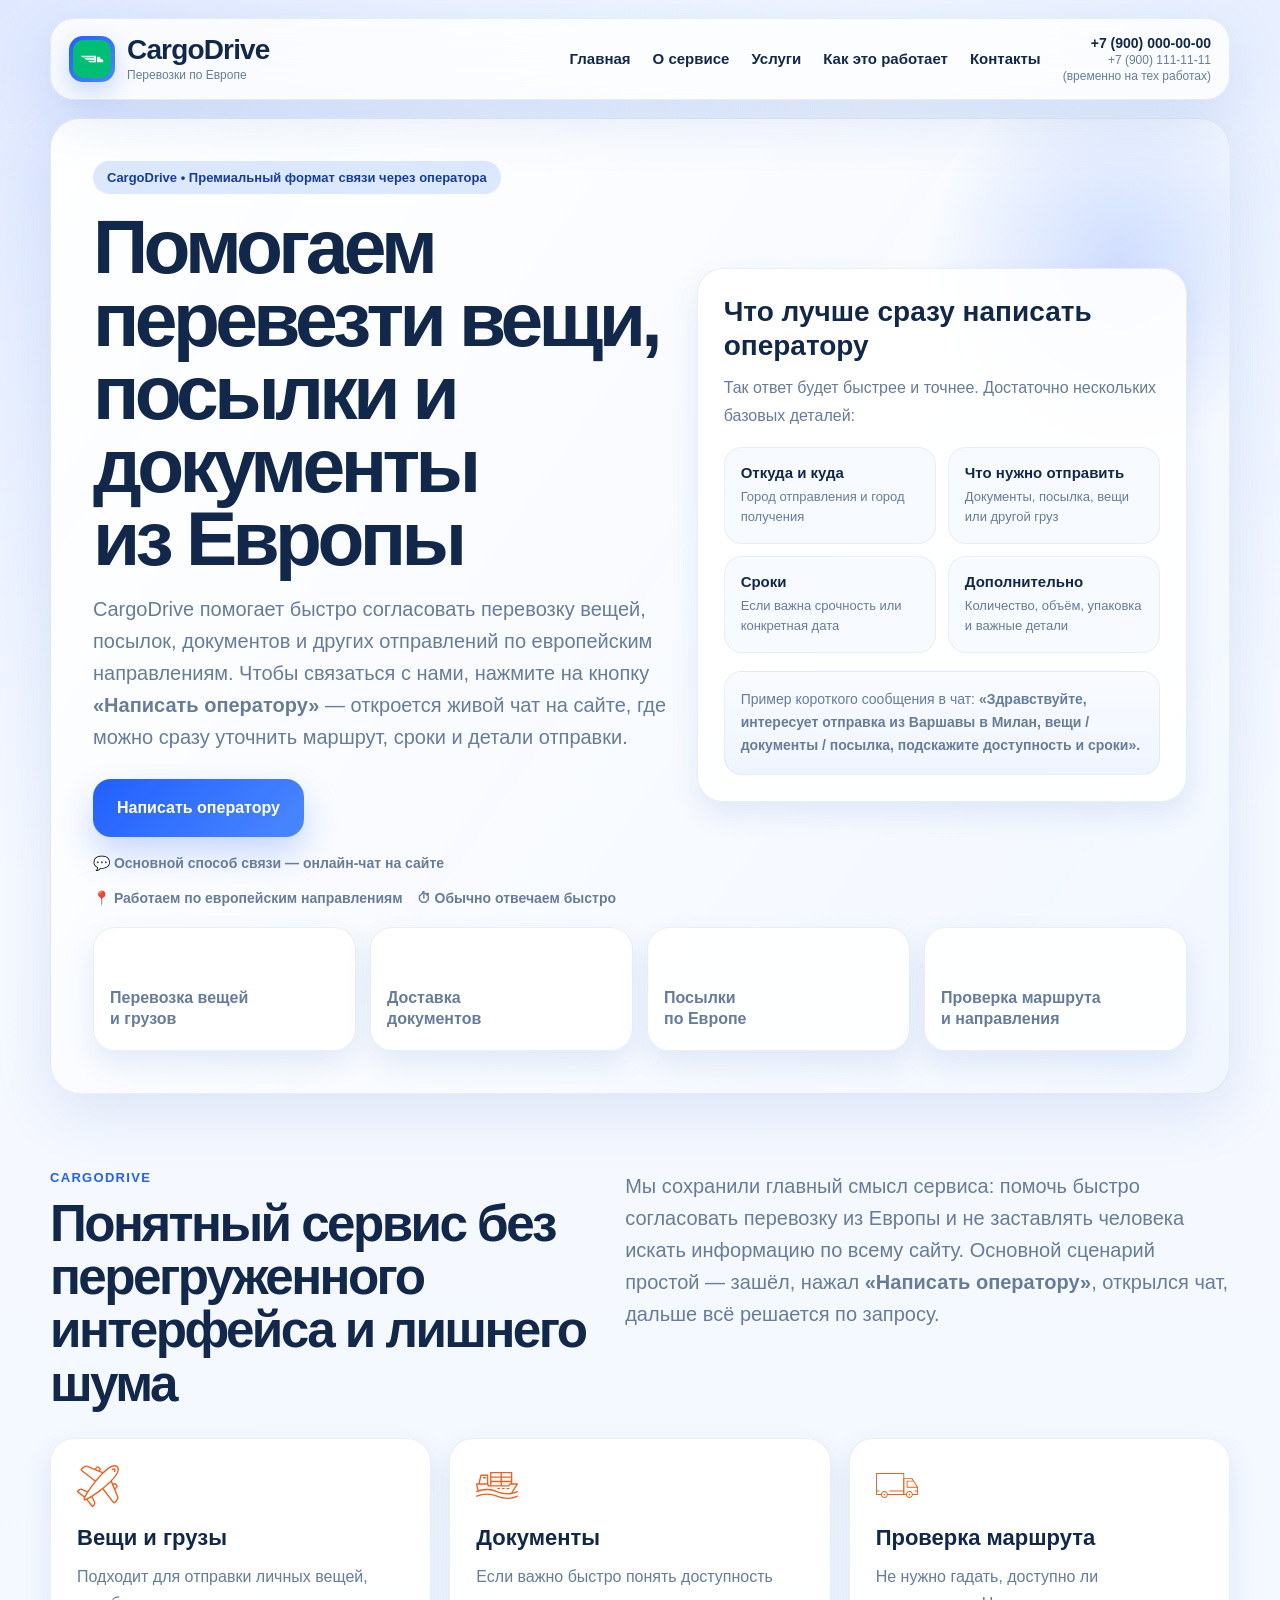
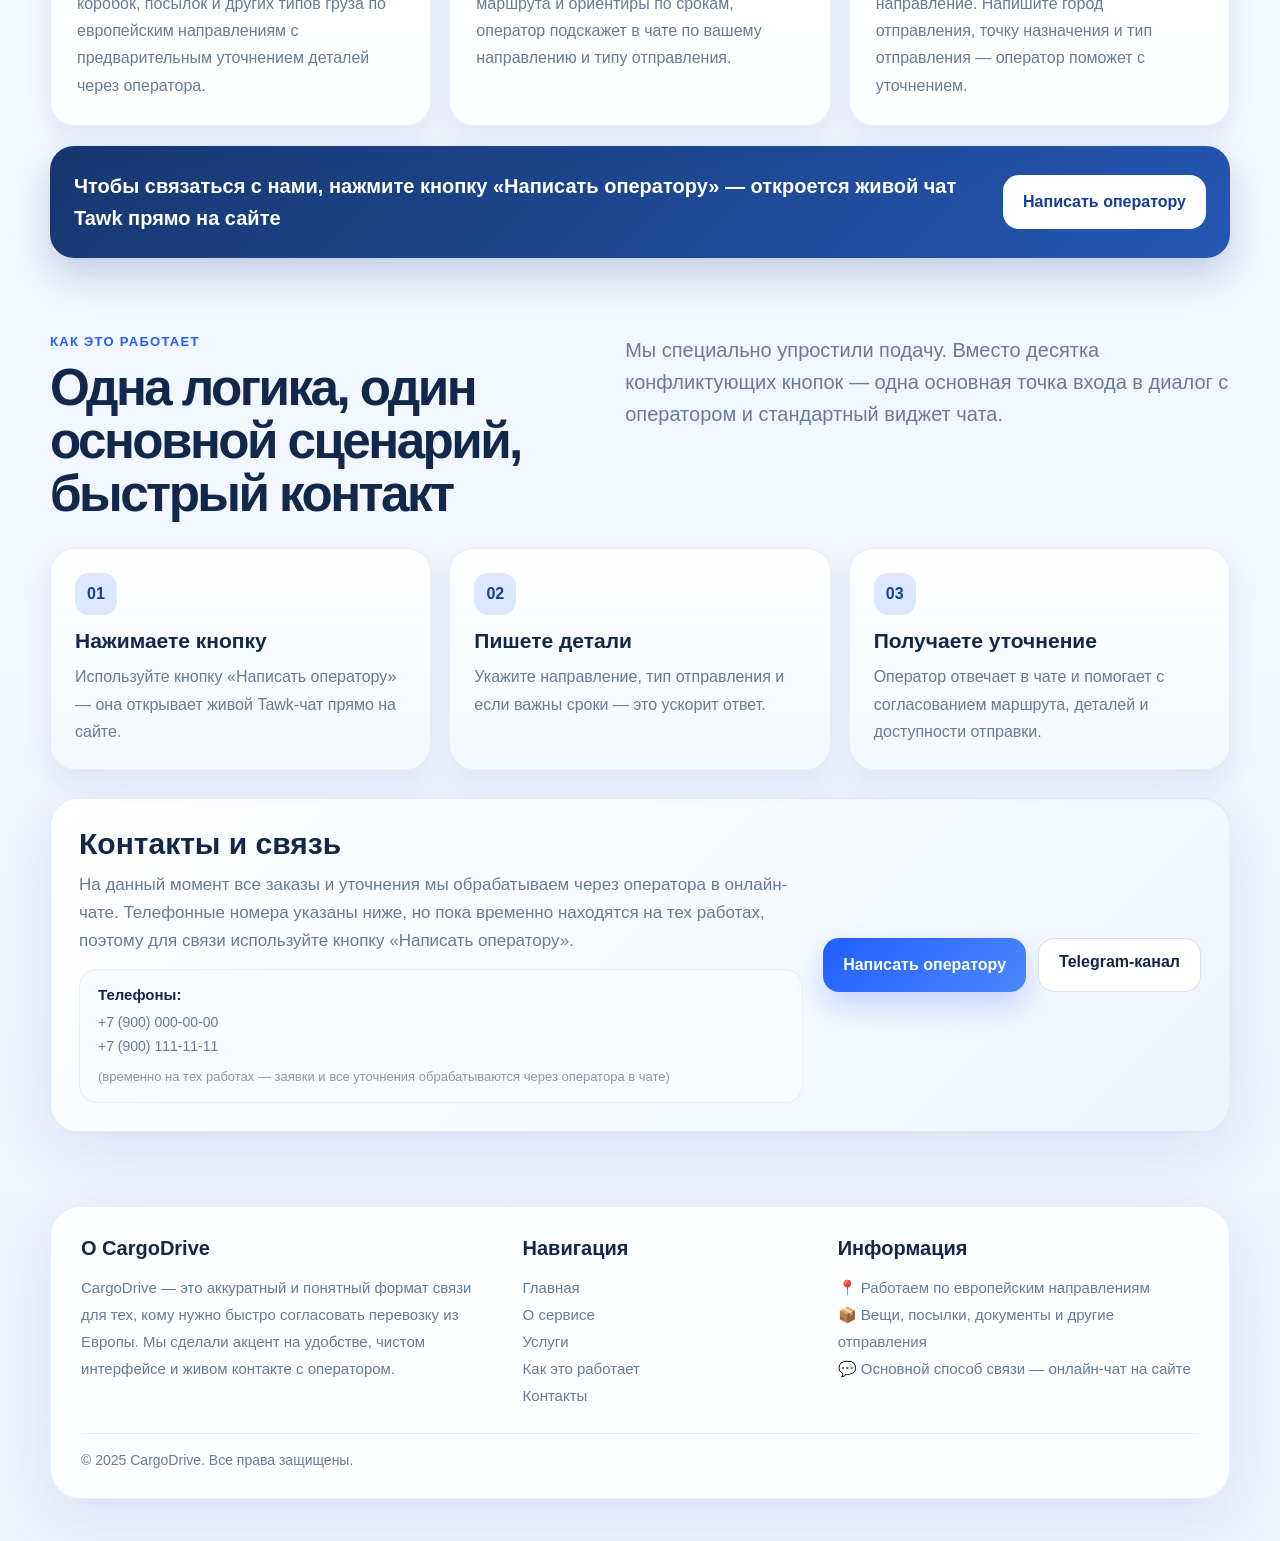
==== commit 15146c6c: "Update index.html" ====
--- a/templates/index.html
+++ b/templates/index.html
@@ -3,56 +3,51 @@
 <head>
     <meta charset="UTF-8">
     <meta name="viewport" content="width=device-width, initial-scale=1.0">
-    <title>CargoDrive (Карго Драйв) — перевозки, документы и маршруты по Европе</title>
-    <meta name="description" content="CargoDrive — перевозки по Европе, доставка посылок, вещей и документов. Уточните маршрут, сроки и детали через живой чат с оператором на сайте.">
-    <meta name="theme-color" content="#2b6fff">
+    <title>CargoDrive — перевозки вещей, посылок и документов по Европе</title>
+    <meta name="description" content="CargoDrive помогает организовать перевозки вещей, посылок, документов и других отправлений по Европе. Для связи и уточнения маршрута нажмите кнопку «Написать оператору».">
+    <meta name="theme-color" content="#0f2347">
     <link rel="icon" href="/static/images/company_l1ogo_white.png">
 
     <style>
         :root{
-            --bg: #f6f9ff;
-            --bg-soft: #edf4ff;
-            --surface: rgba(255,255,255,0.84);
+            --bg: #f3f7ff;
+            --bg-soft: #edf3ff;
+            --surface: rgba(255,255,255,0.82);
             --surface-strong: #ffffff;
-            --text: #132746;
-            --muted: #617a99;
-            --line: rgba(19,39,70,0.08);
-            --line-strong: rgba(19,39,70,0.12);
-            --blue: #2b6fff;
-            --blue-dark: #1749b8;
-            --blue-soft: #dbe8ff;
-            --blue-soft-2: #edf4ff;
-            --shadow: 0 18px 60px rgba(42, 86, 180, 0.12);
-            --shadow-soft: 0 12px 30px rgba(42, 86, 180, 0.10);
+            --text: #12284a;
+            --muted: #667c99;
+            --line: rgba(18,40,74,0.08);
+            --line-strong: rgba(18,40,74,0.14);
+            --blue: #215fff;
+            --blue-2: #4a88ff;
+            --blue-dark: #143d9c;
+            --navy: #0f2347;
+            --shadow: 0 18px 60px rgba(34,84,180,0.12);
+            --shadow-soft: 0 12px 28px rgba(34,84,180,0.10);
             --radius-xl: 30px;
             --radius-lg: 24px;
             --radius-md: 18px;
             --radius-sm: 14px;
-            --container: min(1200px, calc(100% - 32px));
+            --container: min(1180px, calc(100% - 32px));
         }
 
         *{
-            box-sizing: border-box;
-            margin: 0;
-            padding: 0;
+            margin:0;
+            padding:0;
+            box-sizing:border-box;
         }
 
         html{
-            scroll-behavior: smooth;
+            scroll-behavior:smooth;
         }
 
         body{
             font-family: Arial, sans-serif;
             color: var(--text);
             background:
-                radial-gradient(circle at top left, rgba(43,111,255,0.11), transparent 26%),
-                radial-gradient(circle at top right, rgba(43,111,255,0.07), transparent 24%),
-                linear-gradient(180deg, #f9fbff 0%, #eef5ff 100%);
-        }
-
-        img{
-            max-width: 100%;
-            display: block;
+                radial-gradient(circle at top left, rgba(33,95,255,0.12), transparent 26%),
+                radial-gradient(circle at top right, rgba(74,136,255,0.10), transparent 24%),
+                linear-gradient(180deg, #f9fbff 0%, #eef4ff 100%);
         }
 
         a{
@@ -60,11 +55,16 @@
             text-decoration: none;
         }
 
+        img{
+            display:block;
+            max-width:100%;
+        }
+
         button{
             font: inherit;
-            border: none;
-            background: none;
-            cursor: pointer;
+            border:none;
+            background:none;
+            cursor:pointer;
         }
 
         .container{
@@ -72,799 +72,694 @@
             margin: 0 auto;
         }
 
-        .top-strip{
+        .header-space{
+            padding-top: 18px;
+        }
+
+        .nav-wrap{
             position: sticky;
-            top: 0;
-            z-index: 1200;
-            background: rgba(17, 31, 58, 0.86);
-            backdrop-filter: blur(16px);
-            border-bottom: 1px solid rgba(255,255,255,0.08);
-        }
-
-        .top-strip-inner{
-            width: var(--container);
-            margin: 0 auto;
-            min-height: 58px;
-            display: flex;
-            align-items: center;
-            justify-content: space-between;
-            gap: 14px;
-            padding: 10px 0;
-        }
-
-        .top-strip-text{
-            display: inline-flex;
-            align-items: center;
-            gap: 10px;
-            color: #edf4ff;
-            font-size: 14px;
-            font-weight: 700;
-            line-height: 1.45;
-        }
-
-        .status-dot{
-            width: 10px;
-            height: 10px;
-            border-radius: 50%;
-            background: #7cff9f;
-            box-shadow: 0 0 0 6px rgba(124,255,159,0.16);
-            flex: 0 0 auto;
-        }
-
-        .top-strip-actions{
-            display: flex;
-            align-items: center;
-            gap: 10px;
-            flex-wrap: wrap;
-            justify-content: flex-end;
-        }
-
-        .mini-link{
-            display: inline-flex;
-            align-items: center;
-            justify-content: center;
-            padding: 11px 14px;
-            border-radius: 999px;
-            background: rgba(255,255,255,0.10);
-            color: #fff;
-            font-size: 13px;
-            font-weight: 700;
-            transition: 0.2s ease;
-            white-space: nowrap;
-        }
-
-        .mini-link:hover{
-            background: rgba(255,255,255,0.16);
-        }
-
-        .mini-link.primary{
-            background: linear-gradient(135deg, var(--blue), #4f8dff);
-            box-shadow: 0 10px 24px rgba(43,111,255,0.30);
-        }
-
-        .header-wrap{
-            padding: 18px 0 0;
-        }
-
-        .nav-shell{
-            position: sticky;
-            top: 70px;
-            z-index: 1100;
-        }
-
-        .nav-bar{
-            display: flex;
-            align-items: center;
-            justify-content: space-between;
-            gap: 24px;
-            padding: 14px 18px;
-            border-radius: 24px;
+            top: 16px;
+            z-index: 1000;
+        }
+
+        .nav{
+            display:flex;
+            align-items:center;
+            justify-content:space-between;
+            gap:20px;
+            padding: 16px 18px;
             background: rgba(255,255,255,0.78);
             backdrop-filter: blur(18px);
-            border: 1px solid var(--line);
+            border:1px solid var(--line);
+            border-radius: 24px;
             box-shadow: var(--shadow);
         }
 
         .logo{
-            display: flex;
-            align-items: center;
-            gap: 12px;
-            min-width: 0;
+            display:flex;
+            align-items:center;
+            gap:12px;
+            min-width:0;
         }
 
         .logo img{
-            width: 46px;
-            height: 46px;
-            object-fit: contain;
-            border-radius: 14px;
-            background: #2b6fff;
-            padding: 4px;
-            box-shadow: 0 10px 24px rgba(43,111,255,0.18);
+            width:46px;
+            height:46px;
+            object-fit:contain;
+            border-radius:14px;
+            background: linear-gradient(135deg, var(--blue), var(--blue-2));
+            padding:4px;
+            box-shadow: 0 10px 24px rgba(33,95,255,0.22);
         }
 
         .logo-text{
-            display: flex;
-            flex-direction: column;
-            min-width: 0;
+            display:flex;
+            flex-direction:column;
+            min-width:0;
         }
 
         .logo-title{
-            font-size: 28px;
-            font-weight: 800;
-            letter-spacing: -0.02em;
-            line-height: 1;
-        }
-
-        .logo-subtitle{
-            font-size: 12px;
-            color: var(--muted);
-            margin-top: 3px;
+            font-size:28px;
+            font-weight:800;
+            line-height:1;
+            letter-spacing:-0.03em;
+        }
+
+        .logo-sub{
+            margin-top:4px;
+            font-size:12px;
+            color:var(--muted);
         }
 
         .nav-right{
-            display: flex;
-            align-items: center;
-            gap: 20px;
+            display:flex;
+            align-items:center;
+            gap:22px;
         }
 
         .nav-list{
-            list-style: none;
-            display: flex;
-            align-items: center;
-            gap: 22px;
+            list-style:none;
+            display:flex;
+            align-items:center;
+            gap:22px;
         }
 
         .nav-list a{
-            font-size: 15px;
-            font-weight: 700;
-            color: var(--text);
-            transition: .2s ease;
+            font-size:15px;
+            font-weight:700;
+            color:var(--text);
+            transition:.2s ease;
         }
 
         .nav-list a:hover{
-            color: var(--blue);
-        }
-
-        .nav-cta{
-            display: inline-flex;
-            align-items: center;
-            justify-content: center;
-            padding: 13px 18px;
-            border-radius: 15px;
-            background: linear-gradient(135deg, var(--blue), #4f8dff);
-            color: #fff;
-            font-weight: 800;
-            box-shadow: 0 12px 28px rgba(43,111,255,0.22);
-            white-space: nowrap;
-        }
-
-        .menu-toggle{
-            display: none;
-            width: 46px;
-            height: 46px;
-            align-items: center;
-            justify-content: center;
-            border-radius: 14px;
-            background: #f2f7ff;
-            border: 1px solid var(--line);
-        }
-
-        .menu-toggle span,
-        .menu-toggle span::before,
-        .menu-toggle span::after{
-            display: block;
-            width: 20px;
-            height: 2px;
-            background: var(--text);
-            border-radius: 999px;
-            position: relative;
-        }
-
-        .menu-toggle span::before,
-        .menu-toggle span::after{
-            content: "";
-            position: absolute;
-            left: 0;
-        }
-
-        .menu-toggle span::before{ top: -6px; }
-        .menu-toggle span::after{ top: 6px; }
+            color:var(--blue);
+        }
+
+        .phone-note{
+            display:flex;
+            flex-direction:column;
+            align-items:flex-end;
+            gap:2px;
+            text-align:right;
+        }
+
+        .phone-note strong{
+            font-size:14px;
+            color:var(--text);
+        }
+
+        .phone-note span{
+            font-size:12px;
+            color:var(--muted);
+        }
+
+        .menu-btn{
+            display:none;
+            width:46px;
+            height:46px;
+            align-items:center;
+            justify-content:center;
+            border-radius:14px;
+            background:#f2f6ff;
+            border:1px solid var(--line);
+        }
+
+        .menu-btn span,
+        .menu-btn span::before,
+        .menu-btn span::after{
+            content:"";
+            display:block;
+            width:20px;
+            height:2px;
+            background:var(--text);
+            border-radius:999px;
+            position:relative;
+        }
+
+        .menu-btn span::before{ position:absolute; top:-6px; left:0; }
+        .menu-btn span::after{ position:absolute; top:6px; left:0; }
 
         .hero{
             margin-top: 18px;
             padding: 42px;
             border-radius: var(--radius-xl);
             background:
-                linear-gradient(120deg, rgba(255,255,255,0.95) 0%, rgba(242,247,255,0.96) 52%, rgba(229,239,255,0.92) 100%);
-            border: 1px solid var(--line);
+                linear-gradient(125deg, rgba(255,255,255,0.96) 0%, rgba(241,246,255,0.95) 100%);
+            border:1px solid var(--line);
             box-shadow: var(--shadow);
-            position: relative;
-            overflow: hidden;
+            position:relative;
+            overflow:hidden;
         }
 
         .hero::before{
-            content: "";
-            position: absolute;
-            right: -70px;
-            bottom: -130px;
-            width: 420px;
-            height: 420px;
-            border-radius: 50%;
-            background: radial-gradient(circle, rgba(43,111,255,0.20), transparent 66%);
-            pointer-events: none;
+            content:"";
+            position:absolute;
+            right:-90px;
+            top:-60px;
+            width:400px;
+            height:400px;
+            border-radius:50%;
+            background: radial-gradient(circle, rgba(33,95,255,0.18), transparent 68%);
+            pointer-events:none;
         }
 
         .hero-grid{
-            position: relative;
-            z-index: 1;
-            display: grid;
+            position:relative;
+            z-index:1;
+            display:grid;
             grid-template-columns: 1.08fr 0.92fr;
-            gap: 28px;
-            align-items: center;
-        }
-
-        .hero-badge{
-            display: inline-flex;
-            align-items: center;
-            gap: 8px;
-            padding: 9px 14px;
-            border-radius: 999px;
-            background: var(--blue-soft);
-            color: var(--blue-dark);
-            font-size: 13px;
-            font-weight: 800;
-            margin-bottom: 16px;
+            gap:28px;
+            align-items:center;
+        }
+
+        .hero-kicker{
+            display:inline-flex;
+            align-items:center;
+            gap:8px;
+            padding:9px 14px;
+            border-radius:999px;
+            background:#dce8ff;
+            color:var(--blue-dark);
+            font-size:13px;
+            font-weight:800;
+            margin-bottom:16px;
         }
 
         .hero h1{
-            font-size: clamp(40px, 6vw, 76px);
-            line-height: 0.95;
-            letter-spacing: -0.05em;
-            margin-bottom: 18px;
+            font-size: clamp(42px, 6vw, 78px);
+            line-height:0.95;
+            letter-spacing:-0.06em;
+            margin-bottom:18px;
         }
 
         .hero p{
-            font-size: 20px;
-            line-height: 1.58;
-            color: var(--muted);
-            max-width: 760px;
+            font-size:20px;
+            line-height:1.6;
+            color:var(--muted);
+            max-width:760px;
         }
 
         .hero-actions{
-            display: flex;
-            flex-wrap: wrap;
-            gap: 14px;
-            margin: 24px 0 18px;
-        }
-
-        .btn{
-            display: inline-flex;
-            align-items: center;
-            justify-content: center;
-            gap: 10px;
-            min-height: 54px;
-            padding: 14px 22px;
-            border-radius: 16px;
-            font-weight: 800;
-            transition: transform .18s ease, box-shadow .18s ease, background .18s ease;
-        }
-
-        .btn:hover{
-            transform: translateY(-1px);
-        }
-
-        .btn-primary{
-            background: linear-gradient(135deg, var(--blue), #4f8dff);
-            color: #fff;
-            box-shadow: 0 14px 30px rgba(43,111,255,0.22);
-        }
-
-        .btn-secondary{
-            background: rgba(255,255,255,0.84);
-            border: 1px solid var(--line-strong);
-            color: var(--text);
+            display:flex;
+            align-items:center;
+            gap:14px;
+            flex-wrap:wrap;
+            margin-top:26px;
+        }
+
+        .main-cta{
+            display:inline-flex;
+            align-items:center;
+            justify-content:center;
+            min-height:58px;
+            padding:16px 24px;
+            border-radius:18px;
+            background: linear-gradient(135deg, var(--blue), var(--blue-2));
+            color:#fff;
+            font-weight:800;
+            font-size:16px;
+            box-shadow: 0 16px 34px rgba(33,95,255,0.24);
         }
 
         .hero-note{
-            display: flex;
-            flex-wrap: wrap;
-            gap: 14px;
-            color: var(--muted);
-            font-size: 14px;
-            font-weight: 700;
-            line-height: 1.5;
+            margin-top:16px;
+            display:flex;
+            flex-wrap:wrap;
+            gap:14px;
+            color:var(--muted);
+            font-size:14px;
+            font-weight:700;
+            line-height:1.5;
         }
 
         .hero-card{
+            padding:26px;
+            border-radius:26px;
+            background: rgba(255,255,255,0.88);
+            border:1px solid var(--line);
+            box-shadow: var(--shadow-soft);
+        }
+
+        .hero-card h3{
+            font-size:28px;
+            line-height:1.2;
+            margin-bottom:12px;
+        }
+
+        .hero-card p{
+            font-size:16px;
+            line-height:1.7;
+            color:var(--muted);
+            margin-bottom:18px;
+        }
+
+        .prompt-grid{
+            display:grid;
+            grid-template-columns:1fr 1fr;
+            gap:12px;
+        }
+
+        .prompt{
+            padding:16px;
+            border-radius:18px;
+            background:#f7faff;
+            border:1px solid rgba(18,40,74,0.06);
+        }
+
+        .prompt strong{
+            display:block;
+            font-size:15px;
+            margin-bottom:6px;
+        }
+
+        .prompt span{
+            display:block;
+            font-size:13px;
+            line-height:1.55;
+            color:var(--muted);
+        }
+
+        .hero-box{
+            margin-top:18px;
+            padding:16px;
+            border-radius:18px;
+            background: linear-gradient(180deg, #f9fbff 0%, #eff5ff 100%);
+            border:1px solid rgba(18,40,74,0.06);
+            color:var(--muted);
+            font-size:14px;
+            line-height:1.65;
+        }
+
+        .services{
+            margin-top:18px;
+            display:grid;
+            grid-template-columns:repeat(4,1fr);
+            gap:14px;
+        }
+
+        .service{
+            min-height:124px;
+            padding:18px 16px;
+            border-radius:22px;
+            background: rgba(255,255,255,0.90);
+            border:1px solid var(--line);
+            box-shadow: var(--shadow-soft);
+        }
+
+        .service img{
+            width:30px;
+            height:30px;
+            object-fit:contain;
+            margin-bottom:12px;
+        }
+
+        .service p{
+            font-size:16px;
+            font-weight:800;
+            line-height:1.3;
+        }
+
+        .section{
+            padding-top:76px;
+        }
+
+        .section-head{
+            display:grid;
+            grid-template-columns:0.95fr 1.05fr;
+            gap:28px;
+            align-items:start;
+            margin-bottom:28px;
+        }
+
+        .eyebrow{
+            font-size:13px;
+            font-weight:800;
+            text-transform:uppercase;
+            letter-spacing:.10em;
+            color:var(--blue);
+            margin-bottom:12px;
+        }
+
+        .section-title{
+            font-size: clamp(34px, 4vw, 54px);
+            line-height:1.04;
+            letter-spacing:-0.05em;
+        }
+
+        .section-text{
+            font-size:20px;
+            line-height:1.6;
+            color:var(--muted);
+        }
+
+        .cards{
+            display:grid;
+            grid-template-columns:repeat(3,1fr);
+            gap:18px;
+        }
+
+        .card{
+            padding:26px;
+            border-radius:24px;
+            background: rgba(255,255,255,0.92);
+            border:1px solid var(--line);
+            box-shadow: var(--shadow-soft);
+        }
+
+        .card img{
+            width:42px;
+            height:42px;
+            object-fit:contain;
+            margin-bottom:18px;
+        }
+
+        .card h3{
+            font-size:22px;
+            margin-bottom:12px;
+        }
+
+        .card p{
+            font-size:16px;
+            line-height:1.7;
+            color:var(--muted);
+        }
+
+        .premium-band{
+            margin-top:20px;
+            padding:24px;
+            border-radius:24px;
+            background: linear-gradient(135deg, #17376f, #2457b3);
+            color:#fff;
+            box-shadow: 0 18px 38px rgba(25,65,143,0.22);
+            display:grid;
+            grid-template-columns:1fr auto;
+            gap:16px;
+            align-items:center;
+        }
+
+        .premium-band strong{
+            font-size:20px;
+            line-height:1.6;
+        }
+
+        .premium-band button{
+            min-height:54px;
+            padding:14px 20px;
+            border-radius:16px;
+            background:#fff;
+            color:#143d9c;
+            font-weight:800;
+            white-space:nowrap;
+        }
+
+        .steps{
+            display:grid;
+            grid-template-columns:repeat(3,1fr);
+            gap:18px;
+            margin-top:18px;
+        }
+
+        .step{
+            padding:24px;
+            border-radius:24px;
+            background: linear-gradient(180deg, rgba(255,255,255,0.94) 0%, rgba(243,248,255,0.98) 100%);
+            border:1px solid var(--line);
+            box-shadow: var(--shadow-soft);
+        }
+
+        .step-num{
+            width:42px;
+            height:42px;
+            border-radius:14px;
+            display:inline-flex;
+            align-items:center;
+            justify-content:center;
+            background:#dce8ff;
+            color:var(--blue-dark);
+            font-weight:800;
+            margin-bottom:14px;
+        }
+
+        .step h3{
+            font-size:21px;
+            margin-bottom:10px;
+        }
+
+        .step p{
+            font-size:16px;
+            line-height:1.7;
+            color:var(--muted);
+        }
+
+        .contact-panel{
+            margin-top:28px;
+            padding:28px;
+            border-radius:28px;
+            background: linear-gradient(135deg, #ffffff, #edf4ff);
+            border:1px solid var(--line);
+            box-shadow: var(--shadow);
+            display:grid;
+            grid-template-columns:1fr auto;
+            gap:20px;
+            align-items:center;
+        }
+
+        .contact-panel h3{
+            font-size:30px;
+            margin-bottom:10px;
+        }
+
+        .contact-panel p{
+            font-size:17px;
+            line-height:1.65;
+            color:var(--muted);
+            max-width:760px;
+        }
+
+        .phones{
+            margin-top:14px;
+            padding:16px 18px;
+            border-radius:18px;
+            background:#f8fbff;
+            border:1px solid rgba(18,40,74,0.06);
+        }
+
+        .phones strong{
+            display:block;
+            margin-bottom:8px;
+            font-size:15px;
+        }
+
+        .phones span{
+            display:block;
+            color:var(--muted);
+            font-size:14px;
+            line-height:1.7;
+        }
+
+        .phones small{
+            display:block;
+            margin-top:8px;
+            color:#8a97aa;
+            font-size:13px;
+            line-height:1.5;
+        }
+
+        .contact-actions{
+            display:flex;
+            gap:12px;
+            flex-wrap:wrap;
+            justify-content:flex-end;
+        }
+
+        .contact-actions button,
+        .contact-actions a{
+            min-height:54px;
+            padding:14px 20px;
+            border-radius:16px;
+            font-weight:800;
+        }
+
+        .contact-actions .primary{
+            background: linear-gradient(135deg, var(--blue), var(--blue-2));
+            color:#fff;
+            box-shadow: 0 14px 30px rgba(33,95,255,0.22);
+        }
+
+        .contact-actions .soft{
+            background:#fff;
+            border:1px solid var(--line-strong);
+            color:var(--text);
+        }
+
+        .footer{
+            margin-top:74px;
+            padding-bottom:42px;
+        }
+
+        .footer-box{
+            padding:30px;
+            border-radius:30px;
             background: rgba(255,255,255,0.86);
-            border: 1px solid var(--line);
-            border-radius: 26px;
-            box-shadow: var(--shadow-soft);
-            padding: 26px;
-        }
-
-        .hero-card-header{
-            display: flex;
-            flex-direction: column;
-            gap: 8px;
-            margin-bottom: 18px;
-        }
-
-        .hero-card-title{
-            font-size: 22px;
-            font-weight: 800;
-        }
-
-        .hero-card-text{
-            font-size: 15px;
-            line-height: 1.6;
-            color: var(--muted);
-        }
-
-        .prompt-list{
-            display: grid;
-            grid-template-columns: 1fr 1fr;
-            gap: 12px;
-        }
-
-        .prompt-item{
-            padding: 16px;
-            border-radius: 18px;
-            background: #f7faff;
-            border: 1px solid rgba(19,39,70,0.06);
-        }
-
-        .prompt-item strong{
-            display: block;
-            font-size: 15px;
-            margin-bottom: 6px;
-        }
-
-        .prompt-item span{
-            display: block;
-            font-size: 13px;
-            line-height: 1.5;
-            color: var(--muted);
-        }
-
-        .hero-card-soft{
-            margin-top: 16px;
-            padding: 15px 16px;
-            border-radius: 16px;
-            background: linear-gradient(180deg, #f9fbff 0%, #eef5ff 100%);
-            border: 1px solid rgba(19,39,70,0.06);
-            font-size: 14px;
-            line-height: 1.6;
-            color: var(--muted);
-        }
-
-        .service-strip{
-            margin-top: 18px;
-            display: grid;
-            grid-template-columns: repeat(4, 1fr);
-            gap: 14px;
-        }
-
-        .service-pill{
-            min-height: 126px;
-            padding: 18px 16px;
-            border-radius: 22px;
-            background: rgba(255,255,255,0.88);
-            border: 1px solid var(--line);
-            box-shadow: var(--shadow-soft);
-        }
-
-        .service-pill img{
-            width: 30px;
-            height: 30px;
-            object-fit: contain;
-            margin-bottom: 12px;
-        }
-
-        .service-pill p{
-            font-size: 16px;
-            font-weight: 800;
-            line-height: 1.3;
-        }
-
-        .section{
-            padding-top: 76px;
-        }
-
-        .section-head{
-            display: grid;
-            grid-template-columns: 0.95fr 1.05fr;
-            gap: 28px;
-            align-items: start;
-            margin-bottom: 28px;
-        }
-
-        .eyebrow{
-            font-size: 13px;
-            font-weight: 800;
-            text-transform: uppercase;
-            letter-spacing: 0.10em;
-            color: var(--blue);
-            margin-bottom: 12px;
-        }
-
-        .section-title{
-            font-size: clamp(32px, 4vw, 52px);
-            line-height: 1.04;
-            letter-spacing: -0.04em;
-        }
-
-        .section-text{
-            font-size: 20px;
-            line-height: 1.6;
-            color: var(--muted);
-        }
-
-        .cards-3{
-            display: grid;
-            grid-template-columns: repeat(3, 1fr);
-            gap: 18px;
-        }
-
-        .info-card{
-            padding: 26px;
-            border-radius: 24px;
-            background: rgba(255,255,255,0.90);
-            border: 1px solid var(--line);
-            box-shadow: var(--shadow-soft);
-        }
-
-        .info-card img{
-            width: 42px;
-            height: 42px;
-            object-fit: contain;
-            margin-bottom: 18px;
-        }
-
-        .info-card h3{
-            font-size: 22px;
-            margin-bottom: 12px;
-        }
-
-        .info-card p{
-            font-size: 16px;
-            line-height: 1.7;
-            color: var(--muted);
-        }
-
-        .band{
-            margin-top: 20px;
-            padding: 24px;
-            border-radius: 24px;
-            background: linear-gradient(135deg, #2b6fff, #5a93ff);
-            color: #fff;
-            box-shadow: 0 18px 38px rgba(43,111,255,0.22);
-            display: grid;
-            grid-template-columns: 1fr auto;
-            gap: 16px;
-            align-items: center;
-        }
-
-        .band strong{
-            font-size: 20px;
-            line-height: 1.55;
-        }
-
-        .band .btn-white{
-            display: inline-flex;
-            align-items: center;
-            justify-content: center;
-            min-height: 52px;
-            padding: 14px 20px;
-            border-radius: 16px;
-            background: #fff;
-            color: var(--blue-dark);
-            font-weight: 800;
-            white-space: nowrap;
-        }
-
-        .steps{
-            display: grid;
-            grid-template-columns: repeat(3, 1fr);
-            gap: 18px;
-            margin-top: 18px;
-        }
-
-        .step-card{
-            padding: 24px;
-            border-radius: 24px;
-            background: linear-gradient(180deg, rgba(255,255,255,0.93) 0%, rgba(243,248,255,0.96) 100%);
-            border: 1px solid var(--line);
-            box-shadow: var(--shadow-soft);
-        }
-
-        .step-num{
-            width: 42px;
-            height: 42px;
-            border-radius: 14px;
-            display: inline-flex;
-            align-items: center;
-            justify-content: center;
-            background: var(--blue-soft);
-            color: var(--blue-dark);
-            font-weight: 800;
-            margin-bottom: 14px;
-        }
-
-        .step-card h3{
-            font-size: 21px;
-            margin-bottom: 10px;
-        }
-
-        .step-card p{
-            font-size: 16px;
-            line-height: 1.7;
-            color: var(--muted);
-        }
-
-        .contact-box{
-            margin-top: 28px;
-            padding: 28px;
-            border-radius: 28px;
-            background: linear-gradient(135deg, #ffffff, #edf4ff);
-            border: 1px solid var(--line);
+            border:1px solid var(--line);
             box-shadow: var(--shadow);
-            display: grid;
-            grid-template-columns: 1fr auto;
-            gap: 20px;
-            align-items: center;
-        }
-
-        .contact-box h3{
-            font-size: 30px;
-            margin-bottom: 10px;
-        }
-
-        .contact-box p{
-            font-size: 17px;
-            line-height: 1.65;
-            color: var(--muted);
-            max-width: 760px;
-        }
-
-        .contact-actions{
-            display: flex;
-            flex-wrap: wrap;
-            gap: 12px;
-            justify-content: flex-end;
-        }
-
-        .btn-channel{
-            background: rgba(255,255,255,0.84);
-            border: 1px solid var(--line-strong);
-            color: var(--text);
-        }
-
-        .footer{
-            margin-top: 74px;
-            padding-bottom: 42px;
-        }
-
-        .footer-box{
-            padding: 30px;
-            border-radius: 30px;
-            background: rgba(255,255,255,0.84);
-            border: 1px solid var(--line);
-            box-shadow: var(--shadow);
         }
 
         .footer-grid{
-            display: grid;
-            grid-template-columns: 1.2fr 0.8fr 1fr;
-            gap: 26px;
-            margin-bottom: 24px;
+            display:grid;
+            grid-template-columns:1.15fr 0.8fr 1fr;
+            gap:26px;
+            margin-bottom:24px;
         }
 
         .footer h4{
-            font-size: 20px;
-            margin-bottom: 14px;
+            font-size:20px;
+            margin-bottom:14px;
         }
 
         .footer p,
         .footer li,
         .footer a{
-            color: var(--muted);
-            font-size: 15px;
-            line-height: 1.8;
-            list-style: none;
+            color:var(--muted);
+            font-size:15px;
+            line-height:1.8;
+            list-style:none;
         }
 
         .footer ul{
-            list-style: none;
+            list-style:none;
         }
 
         .footer-bottom{
-            padding-top: 18px;
-            border-top: 1px solid var(--line);
-            color: var(--muted);
-            font-size: 14px;
-        }
-
-        .mobile-bottom{
-            display: none;
+            padding-top:18px;
+            border-top:1px solid var(--line);
+            color:var(--muted);
+            font-size:14px;
         }
 
         .hidden-anchor{
-            position: relative;
-            top: -120px;
-            visibility: hidden;
-            pointer-events: none;
-        }
-
-        @media (max-width: 1120px){
+            position:relative;
+            top:-120px;
+            visibility:hidden;
+            pointer-events:none;
+        }
+
+        @media (max-width:1120px){
             .hero-grid,
             .section-head,
-            .footer-grid,
-            .contact-box,
-            .band{
-                grid-template-columns: 1fr;
-            }
-
-            .cards-3,
+            .premium-band,
+            .contact-panel,
+            .footer-grid{
+                grid-template-columns:1fr;
+            }
+
+            .cards,
             .steps{
-                grid-template-columns: repeat(2, 1fr);
-            }
-
-            .service-strip{
-                grid-template-columns: repeat(2, 1fr);
+                grid-template-columns:repeat(2,1fr);
+            }
+
+            .services{
+                grid-template-columns:repeat(2,1fr);
             }
 
             .contact-actions{
-                justify-content: flex-start;
-            }
-        }
-
-        @media (max-width: 860px){
-            .top-strip-inner{
-                align-items: flex-start;
-                flex-direction: column;
-            }
-
-            .nav-shell{
-                top: 82px;
-            }
-
-            .menu-toggle{
-                display: inline-flex;
+                justify-content:flex-start;
+            }
+        }
+
+        @media (max-width:860px){
+            .menu-btn{
+                display:inline-flex;
             }
 
             .nav-right{
-                width: 100%;
-                display: none;
-                flex-direction: column;
-                align-items: stretch;
-                gap: 16px;
-                padding-top: 4px;
-            }
-
-            .nav-bar.open .nav-right{
-                display: flex;
+                width:100%;
+                display:none;
+                flex-direction:column;
+                align-items:stretch;
+                gap:16px;
+                padding-top:4px;
+            }
+
+            .nav.open .nav-right{
+                display:flex;
             }
 
             .nav-list{
-                flex-direction: column;
-                align-items: flex-start;
-                gap: 14px;
-            }
-
-            .nav-cta{
-                width: 100%;
+                flex-direction:column;
+                align-items:flex-start;
+                gap:14px;
+            }
+
+            .phone-note{
+                align-items:flex-start;
+                text-align:left;
             }
 
             .hero{
-                padding: 24px;
-                border-radius: 24px;
+                padding:24px;
+                border-radius:24px;
             }
 
             .hero p,
             .section-text{
-                font-size: 17px;
-            }
-
-            .prompt-list,
-            .cards-3,
+                font-size:17px;
+            }
+
+            .prompt-grid,
+            .cards,
             .steps,
-            .service-strip{
-                grid-template-columns: 1fr;
-            }
-
-            .logo-title{
-                font-size: 24px;
-            }
-
-            .mobile-bottom{
-                position: sticky;
-                bottom: 0;
-                z-index: 1000;
-                display: block;
-                margin-top: 22px;
-                padding: 12px 0 4px;
-                background: linear-gradient(180deg, rgba(238,245,255,0) 0%, rgba(238,245,255,0.92) 30%, rgba(238,245,255,0.98) 100%);
-            }
-
-            .mobile-bottom-inner{
-                width: var(--container);
-                margin: 0 auto;
-            }
-
-            .mobile-bottom .btn{
-                width: 100%;
-                min-height: 56px;
-                border-radius: 18px;
-            }
-        }
-
-        @media (max-width: 560px){
-            .container,
-            .top-strip-inner,
-            .mobile-bottom-inner{
-                width: min(100% - 20px, 1200px);
-            }
-
-            .top-strip-text{
-                font-size: 13px;
-            }
-
-            .hero h1{
-                letter-spacing: -0.04em;
+            .services{
+                grid-template-columns:1fr;
+            }
+        }
+
+        @media (max-width:560px){
+            .container{
+                width:min(100% - 20px, 1180px);
             }
 
             .hero-actions,
             .contact-actions{
-                flex-direction: column;
-                align-items: stretch;
-            }
-
-            .btn,
-            .band .btn-white{
-                width: 100%;
-            }
-
-            .footer-box{
-                padding: 22px;
-                border-radius: 24px;
-            }
-
-            .contact-box{
-                padding: 22px;
-                border-radius: 24px;
+                flex-direction:column;
+                align-items:stretch;
+            }
+
+            .main-cta,
+            .hero-actions button,
+            .hero-actions a,
+            .contact-actions button,
+            .contact-actions a,
+            .premium-band button{
+                width:100%;
+            }
+
+            .hero h1{
+                letter-spacing:-0.04em;
+            }
+
+            .footer-box,
+            .contact-panel{
+                padding:22px;
+                border-radius:24px;
             }
         }
     </style>
 </head>
 <body>
-    <div class="top-strip">
-        <div class="top-strip-inner">
-            <div class="top-strip-text">
-                <span class="status-dot"></span>
-                <span>Оператор онлайн — подскажем по маршруту, срокам, документам и доступности направления</span>
-            </div>
-
-            <div class="top-strip-actions">
-                <a href="https://t.me/cargodrive1" class="mini-link" target="_blank" rel="noopener noreferrer">Наш Telegram-канал</a>
-                <button class="mini-link primary js-open-chat" type="button">Написать оператору</button>
-            </div>
-        </div>
-    </div>
-
     <div class="container">
-        <div class="header-wrap">
-            <div class="nav-shell">
-                <div class="nav-bar" id="navBar">
+        <div class="header-space">
+            <div class="nav-wrap">
+                <div class="nav" id="navRoot">
                     <div class="logo">
                         <img src="/static/images/company_l1ogo_white.png" alt="CargoDrive logo">
                         <div class="logo-text">
                             <span class="logo-title">CargoDrive</span>
-                            <span class="logo-subtitle">Перевозки по Европе</span>
+                            <span class="logo-sub">Перевозки по Европе</span>
                         </div>
                     </div>
 
-                    <button class="menu-toggle" id="menuToggle" aria-label="Открыть меню" aria-expanded="false" aria-controls="navMenu">
+                    <button class="menu-btn" id="menuBtn" aria-label="Открыть меню" aria-expanded="false">
                         <span></span>
                     </button>
 
@@ -877,7 +772,11 @@
                             <li><a href="#contacts">Контакты</a></li>
                         </ul>
 
-                        <button class="nav-cta js-open-chat" type="button">Открыть чат</button>
+                        <div class="phone-note">
+                            <strong>+7 (900) 000-00-00</strong>
+                            <span>+7 (900) 111-11-11</span>
+                            <span>(временно на тех работах)</span>
+                        </div>
                     </div>
                 </div>
             </div>
@@ -885,80 +784,78 @@
             <section class="hero" id="home">
                 <div class="hero-grid">
                     <div>
-                        <div class="hero-badge">CargoDrive • Живой оператор на сайте</div>
-
-                        <h1>Перевозки, посылки<br>и документы<br>по Европе</h1>
+                        <div class="hero-kicker">CargoDrive • Премиальный формат связи через оператора</div>
+
+                        <h1>Помогаем перевезти вещи,<br>посылки и документы<br>из Европы</h1>
 
                         <p>
-                            CargoDrive помогает быстро уточнить возможность отправки вещей, посылок,
-                            документов и других грузов по европейским направлениям. Чтобы согласовать
-                            маршрут, сроки и детали, просто откройте чат на сайте — оператор ответит
-                            вживую и подскажет по вашему запросу.
+                            CargoDrive помогает быстро согласовать перевозку вещей, посылок,
+                            документов и других отправлений по европейским направлениям.
+                            Чтобы связаться с нами, нажмите на кнопку <strong>«Написать оператору»</strong> —
+                            откроется живой чат на сайте, где можно сразу уточнить маршрут,
+                            сроки и детали отправки.
                         </p>
 
                         <div class="hero-actions">
-                            <a href="#services" class="btn btn-primary">Посмотреть услуги</a>
-                            <button class="btn btn-secondary js-open-chat" type="button">Уточнить маршрут</button>
+                            <button class="main-cta js-open-chat" type="button">Написать оператору</button>
                         </div>
 
                         <div class="hero-note">
+                            <span>💬 Основной способ связи — онлайн-чат на сайте</span>
+                            <span>📍 Работаем по европейским направлениям</span>
                             <span>⏱ Обычно отвечаем быстро</span>
-                            <span>📍 Работаем по европейским направлениям</span>
-                            <span>💬 Все детали удобно согласовать прямо в чате</span>
                         </div>
                     </div>
 
                     <div class="hero-card">
-                        <div class="hero-card-header">
-                            <div class="hero-card-title">Что лучше сразу написать оператору</div>
-                            <div class="hero-card-text">
-                                Так ответ будет быстрее и точнее. Достаточно нескольких основных деталей:
+                        <h3>Что лучше сразу написать оператору</h3>
+                        <p>
+                            Так ответ будет быстрее и точнее. Достаточно нескольких базовых деталей:
+                        </p>
+
+                        <div class="prompt-grid">
+                            <div class="prompt">
+                                <strong>Откуда и куда</strong>
+                                <span>Город отправления и город получения</span>
+                            </div>
+                            <div class="prompt">
+                                <strong>Что нужно отправить</strong>
+                                <span>Документы, посылка, вещи или другой груз</span>
+                            </div>
+                            <div class="prompt">
+                                <strong>Сроки</strong>
+                                <span>Если важна срочность или конкретная дата</span>
+                            </div>
+                            <div class="prompt">
+                                <strong>Дополнительно</strong>
+                                <span>Количество, объём, упаковка и важные детали</span>
                             </div>
                         </div>
 
-                        <div class="prompt-list">
-                            <div class="prompt-item">
-                                <strong>Откуда и куда</strong>
-                                <span>Укажите город отправления и город получения</span>
-                            </div>
-                            <div class="prompt-item">
-                                <strong>Что именно нужно отправить</strong>
-                                <span>Документы, посылка, вещи или другой груз</span>
-                            </div>
-                            <div class="prompt-item">
-                                <strong>Сроки</strong>
-                                <span>Напишите, если важна срочность или конкретная дата</span>
-                            </div>
-                            <div class="prompt-item">
-                                <strong>Дополнительные детали</strong>
-                                <span>Количество, объём, особенности упаковки или перевозки</span>
-                            </div>
+                        <div class="hero-box">
+                            Пример короткого сообщения в чат:
+                            <strong>«Здравствуйте, интересует отправка из Варшавы в Милан, вещи / документы / посылка, подскажите доступность и сроки».</strong>
                         </div>
-
-                        <div class="hero-card-soft">
-                            Пример короткого сообщения в чат:
-                            <strong>«Здравствуйте, интересует отправка из Варшавы в Милан, документы / посылка / вещи, подскажите доступность и сроки».</strong>
-                        </div>
-                    </div>
-                </div>
-
-                <div class="service-strip">
-                    <div class="service-pill">
-                        <img src="/static/svgs/ware-house.svg" alt="Грузы">
-                        <p>Перевозка<br>грузов и вещей</p>
-                    </div>
-
-                    <div class="service-pill">
+                    </div>
+                </div>
+
+                <div class="services">
+                    <div class="service">
+                        <img src="/static/svgs/ware-house.svg" alt="Вещи и грузы">
+                        <p>Перевозка вещей<br>и грузов</p>
+                    </div>
+
+                    <div class="service">
                         <img src="/static/svgs/airplane.svg" alt="Документы">
                         <p>Доставка<br>документов</p>
                     </div>
 
-                    <div class="service-pill">
+                    <div class="service">
                         <img src="/static/svgs/ship.svg" alt="Посылки">
                         <p>Посылки<br>по Европе</p>
                     </div>
 
-                    <div class="service-pill">
+                    <div class="service">
                         <img src="/static/svgs/delivery-truck.svg" alt="Маршруты">
                         <p>Проверка маршрута<br>и направления</p>
                     </div>
@@ -971,48 +868,49 @@
             <div class="section-head">
                 <div>
                     <div class="eyebrow">CargoDrive</div>
-                    <h2 class="section-title">Удобный способ быстро согласовать перевозку без лишних шагов</h2>
+                    <h2 class="section-title">Понятный сервис без перегруженного интерфейса и лишнего шума</h2>
                 </div>
 
                 <div class="section-text">
-                    Мы сделали акцент на простом и понятном формате: если вам нужно уточнить,
-                    доступно ли направление, какие сроки возможны и что потребуется по отправке,
-                    всё можно быстро обсудить с оператором прямо на сайте.
+                    Мы сохранили главный смысл сервиса: помочь быстро согласовать перевозку
+                    из Европы и не заставлять человека искать информацию по всему сайту.
+                    Основной сценарий простой — зашёл, нажал <strong>«Написать оператору»</strong>,
+                    открылся чат, дальше всё решается по запросу.
                 </div>
             </div>
 
-            <div class="cards-3" id="services">
-                <div class="info-card">
+            <div class="cards" id="services">
+                <div class="card">
                     <img src="/static/svgs/airplane1.svg" alt="Перевозки">
-                    <h3>Перевозка вещей и грузов</h3>
+                    <h3>Вещи и грузы</h3>
                     <p>
                         Подходит для отправки личных вещей, коробок, посылок и других типов груза
-                        по европейским направлениям с предварительным уточнением деталей.
+                        по европейским направлениям с предварительным уточнением деталей через оператора.
                     </p>
                 </div>
 
-                <div class="info-card">
+                <div class="card">
                     <img src="/static/svgs/ship1.svg" alt="Документы">
-                    <h3>Доставка документов</h3>
+                    <h3>Документы</h3>
                     <p>
                         Если важно быстро понять доступность маршрута и ориентиры по срокам,
-                        оператор подскажет по вашему направлению в живом чате.
+                        оператор подскажет в чате по вашему направлению и типу отправления.
                     </p>
                 </div>
 
-                <div class="info-card">
+                <div class="card">
                     <img src="/static/svgs/truck1.svg" alt="Маршрут">
                     <h3>Проверка маршрута</h3>
                     <p>
-                        Не нужно искать информацию вручную. Достаточно написать город отправления,
+                        Не нужно гадать, доступно ли направление. Напишите город отправления,
                         точку назначения и тип отправления — оператор поможет с уточнением.
                     </p>
                 </div>
             </div>
 
-            <div class="band">
-                <strong>Самый быстрый способ уточнить перевозку — открыть чат и сразу написать маршрут, тип отправления и желаемые сроки</strong>
-                <button class="btn-white js-open-chat" type="button">Написать оператору</button>
+            <div class="premium-band">
+                <strong>Чтобы связаться с нами, нажмите кнопку «Написать оператору» — откроется живой чат Tawk прямо на сайте</strong>
+                <button class="js-open-chat" type="button">Написать оператору</button>
             </div>
         </section>
 
@@ -1020,54 +918,61 @@
             <div class="section-head">
                 <div>
                     <div class="eyebrow">Как это работает</div>
-                    <h2 class="section-title">Понятно, быстро и без перегруженного интерфейса</h2>
+                    <h2 class="section-title">Одна логика, один основной сценарий, быстрый контакт</h2>
                 </div>
 
                 <div class="section-text">
-                    Мы убрали всё лишнее и оставили самое важное: понятную подачу, удобную навигацию
-                    и прямую связь через встроенный онлайн-чат.
+                    Мы специально упростили подачу. Вместо десятка конфликтующих кнопок —
+                    одна основная точка входа в диалог с оператором и стандартный виджет чата.
                 </div>
             </div>
 
             <div class="steps">
-                <div class="step-card">
+                <div class="step">
                     <div class="step-num">01</div>
-                    <h3>Открываете чат</h3>
+                    <h3>Нажимаете кнопку</h3>
                     <p>
-                        Используйте любую кнопку «Открыть чат» или стандартную кнопку Tawk внизу сайта.
+                        Используйте кнопку «Написать оператору» — она открывает живой Tawk-чат прямо на сайте.
                     </p>
                 </div>
 
-                <div class="step-card">
+                <div class="step">
                     <div class="step-num">02</div>
-                    <h3>Пишете основные детали</h3>
+                    <h3>Пишете детали</h3>
                     <p>
-                        Город отправления, направление, что именно нужно отправить и если важна срочность — сроки.
+                        Укажите направление, тип отправления и если важны сроки — это ускорит ответ.
                     </p>
                 </div>
 
-                <div class="step-card">
+                <div class="step">
                     <div class="step-num">03</div>
                     <h3>Получаете уточнение</h3>
                     <p>
-                        Оператор отвечает в чате и помогает с согласованием маршрута, доступности и деталей отправки.
+                        Оператор отвечает в чате и помогает с согласованием маршрута, деталей и доступности отправки.
                     </p>
                 </div>
             </div>
 
-            <div class="contact-box" id="contacts">
+            <div class="contact-panel" id="contacts">
                 <div>
-                    <h3>Нужно быстро уточнить маршрут?</h3>
+                    <h3>Контакты и связь</h3>
                     <p>
-                        Напишите оператору прямо на сайте. Чтобы ответ был точнее, лучше сразу указать:
-                        откуда и куда нужна отправка, что именно нужно перевезти, а также желаемые сроки.
-                        Для новостей и связи можно также перейти в наш Telegram-канал.
+                        На данный момент все заказы и уточнения мы обрабатываем через оператора в онлайн-чате.
+                        Телефонные номера указаны ниже, но пока временно находятся на тех работах, поэтому
+                        для связи используйте кнопку «Написать оператору».
                     </p>
+
+                    <div class="phones">
+                        <strong>Телефоны:</strong>
+                        <span>+7 (900) 000-00-00</span>
+                        <span>+7 (900) 111-11-11</span>
+                        <small>(временно на тех работах — заявки и все уточнения обрабатываются через оператора в чате)</small>
+                    </div>
                 </div>
 
                 <div class="contact-actions">
-                    <button class="btn btn-primary js-open-chat" type="button">Открыть чат с оператором</button>
-                    <a class="btn btn-channel" href="https://t.me/cargodrive1" target="_blank" rel="noopener noreferrer">Наш Telegram-канал</a>
+                    <button class="primary js-open-chat" type="button">Написать оператору</button>
+                    <a class="soft" href="https://t.me/cargodrive1" target="_blank" rel="noopener noreferrer">Telegram-канал</a>
                 </div>
             </div>
         </section>
@@ -1078,9 +983,9 @@
                     <div>
                         <h4>О CargoDrive</h4>
                         <p>
-                            CargoDrive — это удобный формат связи для тех, кому нужно быстро
-                            уточнить возможность перевозки по Европе. Мы делаем акцент на
-                            понятной подаче, аккуратном интерфейсе и живом общении через онлайн-чат.
+                            CargoDrive — это аккуратный и понятный формат связи для тех, кому нужно
+                            быстро согласовать перевозку из Европы. Мы сделали акцент на удобстве,
+                            чистом интерфейсе и живом контакте с оператором.
                         </p>
                     </div>
 
@@ -1098,25 +1003,17 @@
                     <div>
                         <h4>Информация</h4>
                         <p>📍 Работаем по европейским направлениям</p>
-                        <p>📦 Перевозки, посылки, вещи и документы</p>
+                        <p>📦 Вещи, посылки, документы и другие отправления</p>
                         <p>💬 Основной способ связи — онлайн-чат на сайте</p>
                     </div>
                 </div>
 
                 <div class="footer-bottom">
-                    &copy; 2025 CargoDrive (Карго Драйв). Все права защищены.
+                    &copy; 2025 CargoDrive. Все права защищены.
                 </div>
             </div>
         </footer>
     </div>
-
-    <div class="mobile-bottom">
-        <div class="mobile-bottom-inner">
-            <button class="btn btn-primary js-open-chat" type="button">Открыть чат с оператором</button>
-        </div>
-    </div>
-
-    <script src="/static/scripts/main.js"></script>
 
     <!--Start of Tawk.to Script-->
     <script type="text/javascript">
@@ -1134,44 +1031,40 @@
 
     <script>
         (function(){
-            var navBar = document.getElementById('navBar');
-            var menuToggle = document.getElementById('menuToggle');
-            var navMenuLinks = document.querySelectorAll('#navMenu a');
-
-            if(menuToggle && navBar){
-                menuToggle.addEventListener('click', function(){
-                    var isOpen = navBar.classList.toggle('open');
-                    menuToggle.setAttribute('aria-expanded', isOpen ? 'true' : 'false');
+            var navRoot = document.getElementById('navRoot');
+            var menuBtn = document.getElementById('menuBtn');
+            var navLinks = document.querySelectorAll('#navMenu a');
+
+            if(menuBtn && navRoot){
+                menuBtn.addEventListener('click', function(){
+                    var isOpen = navRoot.classList.toggle('open');
+                    menuBtn.setAttribute('aria-expanded', isOpen ? 'true' : 'false');
                 });
 
-                navMenuLinks.forEach(function(link){
+                navLinks.forEach(function(link){
                     link.addEventListener('click', function(){
-                        navBar.classList.remove('open');
-                        menuToggle.setAttribute('aria-expanded', 'false');
+                        navRoot.classList.remove('open');
+                        menuBtn.setAttribute('aria-expanded', 'false');
                     });
                 });
             }
 
             function openTawkChat(){
-                if (window.Tawk_API) {
-                    try {
-                        if (typeof window.Tawk_API.maximize === 'function') {
-                            window.Tawk_API.maximize();
-                            return;
-                        }
-                    } catch (e) {}
-                }
-
-                var possibleFrames = document.querySelectorAll('iframe[title*="chat"], iframe[title*="Chat"], iframe[title*="Tawk"], iframe[src*="tawk.to"]');
-                if (possibleFrames.length) {
-                    possibleFrames[0].scrollIntoView({ behavior: 'smooth', block: 'end' });
-                } else {
-                    window.scrollTo({ top: document.body.scrollHeight, behavior: 'smooth' });
-                }
-            }
-
-            document.querySelectorAll('.js-open-chat').forEach(function(button){
-                button.addEventListener('click', function(e){
+                try{
+                    if(window.Tawk_API && typeof window.Tawk_API.maximize === 'function'){
+                        window.Tawk_API.maximize();
+                        return;
+                    }
+                }catch(e){}
+
+                window.scrollTo({
+                    top: document.body.scrollHeight,
+                    behavior: 'smooth'
+                });
+            }
+
+            document.querySelectorAll('.js-open-chat').forEach(function(btn){
+                btn.addEventListener('click', function(e){
                     e.preventDefault();
                     openTawkChat();
                 });
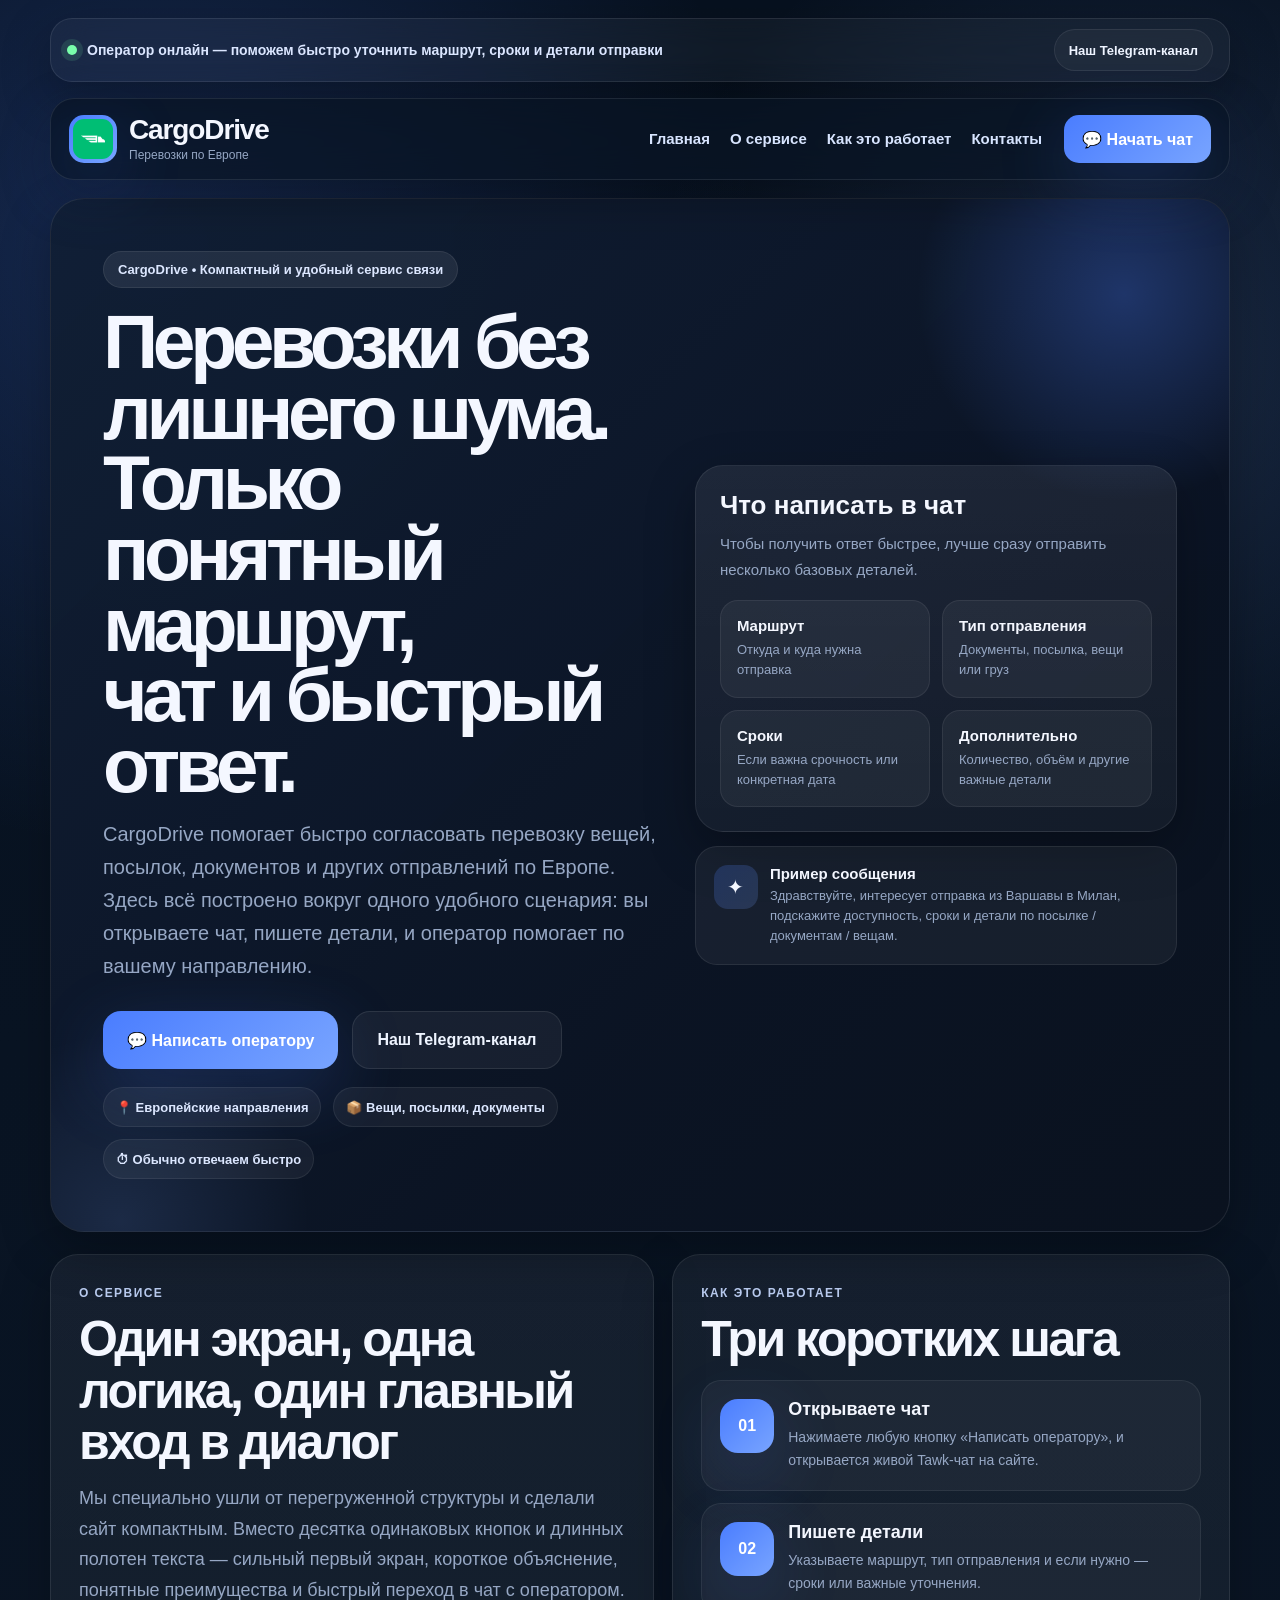
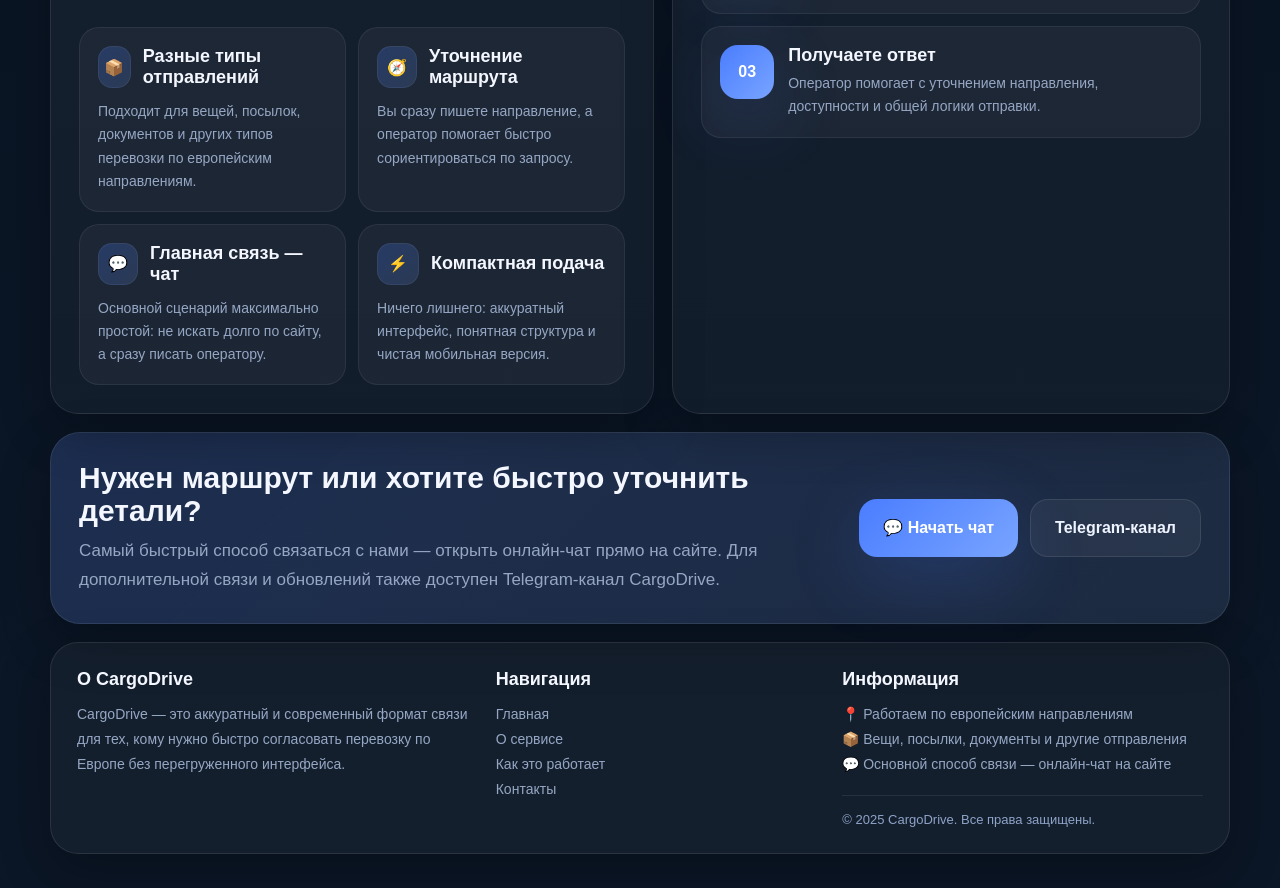
==== commit f995df0d: "Update index.html" ====
--- a/templates/index.html
+++ b/templates/index.html
@@ -4,31 +4,31 @@
     <meta charset="UTF-8">
     <meta name="viewport" content="width=device-width, initial-scale=1.0">
     <title>CargoDrive — перевозки вещей, посылок и документов по Европе</title>
-    <meta name="description" content="CargoDrive помогает организовать перевозки вещей, посылок, документов и других отправлений по Европе. Для связи и уточнения маршрута нажмите кнопку «Написать оператору».">
-    <meta name="theme-color" content="#0f2347">
+    <meta name="description" content="CargoDrive — удобный сервис для согласования перевозки вещей, посылок, документов и других отправлений по Европе. Свяжитесь с оператором в онлайн-чате на сайте.">
+    <meta name="theme-color" content="#0b1220">
     <link rel="icon" href="/static/images/company_l1ogo_white.png">
 
     <style>
         :root{
-            --bg: #f3f7ff;
-            --bg-soft: #edf3ff;
-            --surface: rgba(255,255,255,0.82);
-            --surface-strong: #ffffff;
-            --text: #12284a;
-            --muted: #667c99;
-            --line: rgba(18,40,74,0.08);
-            --line-strong: rgba(18,40,74,0.14);
-            --blue: #215fff;
-            --blue-2: #4a88ff;
-            --blue-dark: #143d9c;
-            --navy: #0f2347;
-            --shadow: 0 18px 60px rgba(34,84,180,0.12);
-            --shadow-soft: 0 12px 28px rgba(34,84,180,0.10);
-            --radius-xl: 30px;
-            --radius-lg: 24px;
-            --radius-md: 18px;
-            --radius-sm: 14px;
-            --container: min(1180px, calc(100% - 32px));
+            --bg:#07111f;
+            --bg-2:#0c1728;
+            --panel:#0f1c31;
+            --panel-2:rgba(255,255,255,0.05);
+            --card:rgba(255,255,255,0.06);
+            --card-strong:rgba(255,255,255,0.09);
+            --line:rgba(255,255,255,0.09);
+            --text:#f4f7ff;
+            --muted:#96a7c4;
+            --blue:#4a7dff;
+            --blue-2:#78a4ff;
+            --blue-3:#2f5fe3;
+            --glow:0 20px 70px rgba(74,125,255,0.22);
+            --shadow:0 18px 50px rgba(0,0,0,0.28);
+            --radius-xl:34px;
+            --radius-lg:26px;
+            --radius-md:20px;
+            --radius-sm:16px;
+            --container:min(1180px, calc(100% - 28px));
         }
 
         *{
@@ -43,16 +43,17 @@
 
         body{
             font-family: Arial, sans-serif;
-            color: var(--text);
+            color:var(--text);
             background:
-                radial-gradient(circle at top left, rgba(33,95,255,0.12), transparent 26%),
-                radial-gradient(circle at top right, rgba(74,136,255,0.10), transparent 24%),
-                linear-gradient(180deg, #f9fbff 0%, #eef4ff 100%);
+                radial-gradient(circle at 12% 10%, rgba(74,125,255,0.22), transparent 24%),
+                radial-gradient(circle at 88% 14%, rgba(120,164,255,0.16), transparent 20%),
+                linear-gradient(180deg, #07111f 0%, #091423 42%, #0b1626 100%);
+            min-height:100vh;
         }
 
         a{
-            color: inherit;
-            text-decoration: none;
+            text-decoration:none;
+            color:inherit;
         }
 
         img{
@@ -61,25 +62,90 @@
         }
 
         button{
-            font: inherit;
             border:none;
+            font:inherit;
             background:none;
             cursor:pointer;
+            color:inherit;
         }
 
         .container{
-            width: var(--container);
-            margin: 0 auto;
-        }
-
-        .header-space{
-            padding-top: 18px;
+            width:var(--container);
+            margin:0 auto;
+        }
+
+        .site-shell{
+            padding:18px 0 34px;
+        }
+
+        .topbar{
+            margin-bottom:16px;
+            border:1px solid var(--line);
+            background:rgba(255,255,255,0.04);
+            backdrop-filter:blur(18px);
+            border-radius:22px;
+            box-shadow:var(--shadow);
+        }
+
+        .topbar-inner{
+            min-height:58px;
+            display:flex;
+            align-items:center;
+            justify-content:space-between;
+            gap:14px;
+            padding:10px 16px;
+        }
+
+        .topbar-note{
+            display:flex;
+            align-items:center;
+            gap:10px;
+            color:#dbe6ff;
+            font-size:14px;
+            font-weight:700;
+            line-height:1.45;
+        }
+
+        .status-dot{
+            width:10px;
+            height:10px;
+            border-radius:50%;
+            background:#79ffab;
+            box-shadow:0 0 0 6px rgba(121,255,171,0.12);
+            flex:0 0 auto;
+        }
+
+        .topbar-actions{
+            display:flex;
+            align-items:center;
+            gap:10px;
+            flex-wrap:wrap;
+        }
+
+        .chip-link{
+            display:inline-flex;
+            align-items:center;
+            justify-content:center;
+            min-height:42px;
+            padding:10px 14px;
+            border-radius:999px;
+            border:1px solid rgba(255,255,255,0.08);
+            background:rgba(255,255,255,0.04);
+            color:#eef4ff;
+            font-size:13px;
+            font-weight:800;
+            transition:.2s ease;
+        }
+
+        .chip-link:hover{
+            background:rgba(255,255,255,0.08);
         }
 
         .nav-wrap{
-            position: sticky;
-            top: 16px;
-            z-index: 1000;
+            position:sticky;
+            top:16px;
+            z-index:1000;
+            margin-bottom:18px;
         }
 
         .nav{
@@ -87,12 +153,12 @@
             align-items:center;
             justify-content:space-between;
             gap:20px;
-            padding: 16px 18px;
-            background: rgba(255,255,255,0.78);
-            backdrop-filter: blur(18px);
+            padding:16px 18px;
             border:1px solid var(--line);
-            border-radius: 24px;
-            box-shadow: var(--shadow);
+            background:rgba(9,20,35,0.72);
+            backdrop-filter:blur(18px);
+            border-radius:24px;
+            box-shadow:var(--shadow);
         }
 
         .logo{
@@ -103,13 +169,13 @@
         }
 
         .logo img{
-            width:46px;
-            height:46px;
+            width:48px;
+            height:48px;
             object-fit:contain;
-            border-radius:14px;
-            background: linear-gradient(135deg, var(--blue), var(--blue-2));
+            border-radius:15px;
+            background:linear-gradient(135deg, var(--blue), var(--blue-2));
             padding:4px;
-            box-shadow: 0 10px 24px rgba(33,95,255,0.22);
+            box-shadow:var(--glow);
         }
 
         .logo-text{
@@ -121,14 +187,14 @@
         .logo-title{
             font-size:28px;
             font-weight:800;
+            letter-spacing:-0.04em;
             line-height:1;
-            letter-spacing:-0.03em;
         }
 
         .logo-sub{
             margin-top:4px;
+            color:var(--muted);
             font-size:12px;
-            color:var(--muted);
         }
 
         .nav-right{
@@ -141,36 +207,32 @@
             list-style:none;
             display:flex;
             align-items:center;
-            gap:22px;
+            gap:20px;
         }
 
         .nav-list a{
+            color:#d8e5ff;
             font-size:15px;
             font-weight:700;
-            color:var(--text);
             transition:.2s ease;
         }
 
         .nav-list a:hover{
-            color:var(--blue);
-        }
-
-        .phone-note{
-            display:flex;
-            flex-direction:column;
-            align-items:flex-end;
-            gap:2px;
-            text-align:right;
-        }
-
-        .phone-note strong{
-            font-size:14px;
-            color:var(--text);
-        }
-
-        .phone-note span{
-            font-size:12px;
-            color:var(--muted);
+            color:#fff;
+        }
+
+        .nav-cta{
+            display:inline-flex;
+            align-items:center;
+            justify-content:center;
+            min-height:48px;
+            padding:12px 18px;
+            border-radius:15px;
+            background:linear-gradient(135deg, var(--blue), var(--blue-2));
+            color:#fff;
+            font-weight:800;
+            box-shadow:var(--glow);
+            white-space:nowrap;
         }
 
         .menu-btn{
@@ -180,7 +242,7 @@
             align-items:center;
             justify-content:center;
             border-radius:14px;
-            background:#f2f6ff;
+            background:rgba(255,255,255,0.06);
             border:1px solid var(--line);
         }
 
@@ -191,437 +253,427 @@
             display:block;
             width:20px;
             height:2px;
-            background:var(--text);
+            background:#fff;
             border-radius:999px;
             position:relative;
         }
 
-        .menu-btn span::before{ position:absolute; top:-6px; left:0; }
-        .menu-btn span::after{ position:absolute; top:6px; left:0; }
+        .menu-btn span::before{
+            position:absolute;
+            top:-6px;
+            left:0;
+        }
+
+        .menu-btn span::after{
+            position:absolute;
+            top:6px;
+            left:0;
+        }
 
         .hero{
-            margin-top: 18px;
-            padding: 42px;
-            border-radius: var(--radius-xl);
-            background:
-                linear-gradient(125deg, rgba(255,255,255,0.96) 0%, rgba(241,246,255,0.95) 100%);
-            border:1px solid var(--line);
-            box-shadow: var(--shadow);
             position:relative;
             overflow:hidden;
+            border-radius:var(--radius-xl);
+            border:1px solid var(--line);
+            background:
+                linear-gradient(135deg, rgba(17,31,53,0.96) 0%, rgba(11,20,36,0.98) 65%, rgba(10,18,31,1) 100%);
+            box-shadow:var(--shadow);
         }
 
         .hero::before{
             content:"";
             position:absolute;
-            right:-90px;
-            top:-60px;
-            width:400px;
-            height:400px;
+            right:-110px;
+            top:-120px;
+            width:430px;
+            height:430px;
             border-radius:50%;
-            background: radial-gradient(circle, rgba(33,95,255,0.18), transparent 68%);
+            background:radial-gradient(circle, rgba(74,125,255,0.30), transparent 68%);
             pointer-events:none;
         }
 
-        .hero-grid{
+        .hero::after{
+            content:"";
+            position:absolute;
+            left:-120px;
+            bottom:-180px;
+            width:380px;
+            height:380px;
+            border-radius:50%;
+            background:radial-gradient(circle, rgba(120,164,255,0.14), transparent 70%);
+            pointer-events:none;
+        }
+
+        .hero-inner{
             position:relative;
             z-index:1;
             display:grid;
-            grid-template-columns: 1.08fr 0.92fr;
-            gap:28px;
-            align-items:center;
-        }
-
-        .hero-kicker{
+            grid-template-columns:1.08fr 0.92fr;
+            gap:26px;
+            padding:52px;
+            align-items:center;
+        }
+
+        .hero-badge{
             display:inline-flex;
             align-items:center;
             gap:8px;
-            padding:9px 14px;
+            padding:10px 14px;
             border-radius:999px;
-            background:#dce8ff;
-            color:var(--blue-dark);
+            background:rgba(255,255,255,0.08);
+            border:1px solid rgba(255,255,255,0.08);
+            color:#dce7ff;
             font-size:13px;
             font-weight:800;
-            margin-bottom:16px;
+            margin-bottom:18px;
         }
 
         .hero h1{
-            font-size: clamp(42px, 6vw, 78px);
-            line-height:0.95;
-            letter-spacing:-0.06em;
+            font-size:clamp(42px, 6vw, 86px);
+            line-height:0.92;
+            letter-spacing:-0.07em;
             margin-bottom:18px;
+            max-width:760px;
         }
 
         .hero p{
+            color:var(--muted);
             font-size:20px;
-            line-height:1.6;
-            color:var(--muted);
-            max-width:760px;
+            line-height:1.65;
+            max-width:700px;
         }
 
         .hero-actions{
-            display:flex;
-            align-items:center;
+            margin-top:28px;
+            display:flex;
             gap:14px;
             flex-wrap:wrap;
-            margin-top:26px;
-        }
-
-        .main-cta{
+        }
+
+        .btn-primary,
+        .btn-secondary{
             display:inline-flex;
             align-items:center;
             justify-content:center;
             min-height:58px;
             padding:16px 24px;
             border-radius:18px;
-            background: linear-gradient(135deg, var(--blue), var(--blue-2));
+            font-size:16px;
+            font-weight:800;
+            transition:.2s ease;
+        }
+
+        .btn-primary{
+            background:linear-gradient(135deg, var(--blue), var(--blue-2));
             color:#fff;
-            font-weight:800;
-            font-size:16px;
-            box-shadow: 0 16px 34px rgba(33,95,255,0.24);
-        }
-
-        .hero-note{
-            margin-top:16px;
+            box-shadow:var(--glow);
+        }
+
+        .btn-secondary{
+            background:rgba(255,255,255,0.05);
+            border:1px solid rgba(255,255,255,0.09);
+            color:#eef4ff;
+        }
+
+        .btn-primary:hover,
+        .btn-secondary:hover,
+        .nav-cta:hover{
+            transform:translateY(-1px);
+        }
+
+        .hero-meta{
+            margin-top:18px;
             display:flex;
             flex-wrap:wrap;
+            gap:12px;
+        }
+
+        .hero-meta span{
+            display:inline-flex;
+            align-items:center;
+            gap:8px;
+            min-height:40px;
+            padding:9px 12px;
+            border-radius:999px;
+            background:rgba(255,255,255,0.05);
+            border:1px solid rgba(255,255,255,0.07);
+            color:#dce7ff;
+            font-size:13px;
+            font-weight:700;
+        }
+
+        .hero-side{
+            display:flex;
+            flex-direction:column;
             gap:14px;
-            color:var(--muted);
-            font-size:14px;
-            font-weight:700;
-            line-height:1.5;
         }
 
         .hero-card{
-            padding:26px;
-            border-radius:26px;
-            background: rgba(255,255,255,0.88);
-            border:1px solid var(--line);
-            box-shadow: var(--shadow-soft);
+            border-radius:28px;
+            padding:24px;
+            background:linear-gradient(180deg, rgba(255,255,255,0.07) 0%, rgba(255,255,255,0.04) 100%);
+            border:1px solid rgba(255,255,255,0.08);
+            box-shadow:var(--shadow);
         }
 
         .hero-card h3{
-            font-size:28px;
+            font-size:26px;
             line-height:1.2;
-            margin-bottom:12px;
+            margin-bottom:10px;
         }
 
         .hero-card p{
-            font-size:16px;
+            font-size:15px;
             line-height:1.7;
             color:var(--muted);
             margin-bottom:18px;
         }
 
-        .prompt-grid{
+        .mini-grid{
             display:grid;
             grid-template-columns:1fr 1fr;
             gap:12px;
         }
 
-        .prompt{
+        .mini-item{
             padding:16px;
             border-radius:18px;
-            background:#f7faff;
-            border:1px solid rgba(18,40,74,0.06);
-        }
-
-        .prompt strong{
+            background:rgba(255,255,255,0.05);
+            border:1px solid rgba(255,255,255,0.07);
+        }
+
+        .mini-item strong{
             display:block;
             font-size:15px;
             margin-bottom:6px;
         }
 
-        .prompt span{
+        .mini-item span{
+            display:block;
+            color:var(--muted);
+            font-size:13px;
+            line-height:1.55;
+        }
+
+        .glass-note{
+            display:flex;
+            align-items:flex-start;
+            gap:12px;
+            padding:18px 18px;
+            border-radius:22px;
+            background:rgba(255,255,255,0.05);
+            border:1px solid rgba(255,255,255,0.08);
+        }
+
+        .glass-note-icon{
+            width:44px;
+            height:44px;
+            flex:0 0 auto;
+            border-radius:14px;
+            display:flex;
+            align-items:center;
+            justify-content:center;
+            background:linear-gradient(135deg, rgba(74,125,255,0.22), rgba(120,164,255,0.18));
+            font-size:20px;
+        }
+
+        .glass-note strong{
+            display:block;
+            font-size:15px;
+            margin-bottom:4px;
+        }
+
+        .glass-note span{
             display:block;
             font-size:13px;
             line-height:1.55;
             color:var(--muted);
         }
 
-        .hero-box{
-            margin-top:18px;
-            padding:16px;
-            border-radius:18px;
-            background: linear-gradient(180deg, #f9fbff 0%, #eff5ff 100%);
-            border:1px solid rgba(18,40,74,0.06);
+        .compact-section{
+            padding-top:22px;
+        }
+
+        .dashboard{
+            display:grid;
+            grid-template-columns:1.04fr 0.96fr;
+            gap:18px;
+        }
+
+        .block{
+            border-radius:28px;
+            border:1px solid var(--line);
+            background:linear-gradient(180deg, rgba(255,255,255,0.05) 0%, rgba(255,255,255,0.035) 100%);
+            box-shadow:var(--shadow);
+            padding:28px;
+        }
+
+        .section-kicker{
+            display:inline-flex;
+            align-items:center;
+            gap:8px;
+            color:#b9cbef;
+            font-size:12px;
+            font-weight:800;
+            text-transform:uppercase;
+            letter-spacing:.12em;
+            margin-bottom:14px;
+        }
+
+        .block h2{
+            font-size:clamp(30px, 4vw, 50px);
+            line-height:1.03;
+            letter-spacing:-0.05em;
+            margin-bottom:14px;
+        }
+
+        .block-text{
+            color:var(--muted);
+            font-size:18px;
+            line-height:1.7;
+        }
+
+        .features{
+            display:grid;
+            grid-template-columns:1fr 1fr;
+            gap:12px;
+            margin-top:22px;
+        }
+
+        .feature{
+            border-radius:20px;
+            padding:18px;
+            background:rgba(255,255,255,0.04);
+            border:1px solid rgba(255,255,255,0.07);
+        }
+
+        .feature-top{
+            display:flex;
+            align-items:center;
+            gap:12px;
+            margin-bottom:12px;
+        }
+
+        .feature-icon{
+            width:42px;
+            height:42px;
+            border-radius:14px;
+            display:flex;
+            align-items:center;
+            justify-content:center;
+            background:linear-gradient(135deg, rgba(74,125,255,0.24), rgba(120,164,255,0.16));
+            border:1px solid rgba(255,255,255,0.06);
+        }
+
+        .feature h3{
+            font-size:18px;
+        }
+
+        .feature p{
             color:var(--muted);
             font-size:14px;
             line-height:1.65;
         }
 
-        .services{
+        .steps{
+            display:grid;
+            gap:12px;
+        }
+
+        .step{
+            display:grid;
+            grid-template-columns:54px 1fr;
+            gap:14px;
+            padding:18px;
+            border-radius:20px;
+            background:rgba(255,255,255,0.04);
+            border:1px solid rgba(255,255,255,0.07);
+        }
+
+        .step-num{
+            width:54px;
+            height:54px;
+            border-radius:18px;
+            display:flex;
+            align-items:center;
+            justify-content:center;
+            background:linear-gradient(135deg, var(--blue), var(--blue-2));
+            color:#fff;
+            font-weight:800;
+            box-shadow:var(--glow);
+        }
+
+        .step h3{
+            font-size:18px;
+            margin-bottom:6px;
+        }
+
+        .step p{
+            color:var(--muted);
+            font-size:14px;
+            line-height:1.65;
+        }
+
+        .cta-panel{
             margin-top:18px;
-            display:grid;
-            grid-template-columns:repeat(4,1fr);
-            gap:14px;
-        }
-
-        .service{
-            min-height:124px;
-            padding:18px 16px;
-            border-radius:22px;
-            background: rgba(255,255,255,0.90);
+            border-radius:30px;
             border:1px solid var(--line);
-            box-shadow: var(--shadow-soft);
-        }
-
-        .service img{
-            width:30px;
-            height:30px;
-            object-fit:contain;
-            margin-bottom:12px;
-        }
-
-        .service p{
-            font-size:16px;
-            font-weight:800;
-            line-height:1.3;
-        }
-
-        .section{
-            padding-top:76px;
-        }
-
-        .section-head{
-            display:grid;
-            grid-template-columns:0.95fr 1.05fr;
-            gap:28px;
-            align-items:start;
-            margin-bottom:28px;
-        }
-
-        .eyebrow{
-            font-size:13px;
-            font-weight:800;
-            text-transform:uppercase;
-            letter-spacing:.10em;
-            color:var(--blue);
-            margin-bottom:12px;
-        }
-
-        .section-title{
-            font-size: clamp(34px, 4vw, 54px);
-            line-height:1.04;
-            letter-spacing:-0.05em;
-        }
-
-        .section-text{
-            font-size:20px;
-            line-height:1.6;
-            color:var(--muted);
-        }
-
-        .cards{
-            display:grid;
-            grid-template-columns:repeat(3,1fr);
-            gap:18px;
-        }
-
-        .card{
-            padding:26px;
-            border-radius:24px;
-            background: rgba(255,255,255,0.92);
-            border:1px solid var(--line);
-            box-shadow: var(--shadow-soft);
-        }
-
-        .card img{
-            width:42px;
-            height:42px;
-            object-fit:contain;
-            margin-bottom:18px;
-        }
-
-        .card h3{
-            font-size:22px;
-            margin-bottom:12px;
-        }
-
-        .card p{
-            font-size:16px;
-            line-height:1.7;
-            color:var(--muted);
-        }
-
-        .premium-band{
-            margin-top:20px;
-            padding:24px;
-            border-radius:24px;
-            background: linear-gradient(135deg, #17376f, #2457b3);
-            color:#fff;
-            box-shadow: 0 18px 38px rgba(25,65,143,0.22);
+            background:
+                linear-gradient(135deg, rgba(74,125,255,0.17) 0%, rgba(120,164,255,0.09) 100%),
+                rgba(255,255,255,0.04);
+            box-shadow:var(--shadow);
+            padding:28px;
             display:grid;
             grid-template-columns:1fr auto;
-            gap:16px;
-            align-items:center;
-        }
-
-        .premium-band strong{
-            font-size:20px;
-            line-height:1.6;
-        }
-
-        .premium-band button{
-            min-height:54px;
-            padding:14px 20px;
-            border-radius:16px;
-            background:#fff;
-            color:#143d9c;
-            font-weight:800;
-            white-space:nowrap;
-        }
-
-        .steps{
-            display:grid;
-            grid-template-columns:repeat(3,1fr);
             gap:18px;
-            margin-top:18px;
-        }
-
-        .step{
-            padding:24px;
-            border-radius:24px;
-            background: linear-gradient(180deg, rgba(255,255,255,0.94) 0%, rgba(243,248,255,0.98) 100%);
-            border:1px solid var(--line);
-            box-shadow: var(--shadow-soft);
-        }
-
-        .step-num{
-            width:42px;
-            height:42px;
-            border-radius:14px;
-            display:inline-flex;
-            align-items:center;
-            justify-content:center;
-            background:#dce8ff;
-            color:var(--blue-dark);
-            font-weight:800;
-            margin-bottom:14px;
-        }
-
-        .step h3{
-            font-size:21px;
+            align-items:center;
+        }
+
+        .cta-panel h3{
+            font-size:30px;
+            line-height:1.1;
             margin-bottom:10px;
         }
 
-        .step p{
-            font-size:16px;
+        .cta-panel p{
+            color:var(--muted);
+            font-size:17px;
             line-height:1.7;
-            color:var(--muted);
-        }
-
-        .contact-panel{
-            margin-top:28px;
-            padding:28px;
-            border-radius:28px;
-            background: linear-gradient(135deg, #ffffff, #edf4ff);
-            border:1px solid var(--line);
-            box-shadow: var(--shadow);
-            display:grid;
-            grid-template-columns:1fr auto;
-            gap:20px;
-            align-items:center;
-        }
-
-        .contact-panel h3{
-            font-size:30px;
-            margin-bottom:10px;
-        }
-
-        .contact-panel p{
-            font-size:17px;
-            line-height:1.65;
-            color:var(--muted);
             max-width:760px;
         }
 
-        .phones{
-            margin-top:14px;
-            padding:16px 18px;
-            border-radius:18px;
-            background:#f8fbff;
-            border:1px solid rgba(18,40,74,0.06);
-        }
-
-        .phones strong{
-            display:block;
-            margin-bottom:8px;
-            font-size:15px;
-        }
-
-        .phones span{
-            display:block;
-            color:var(--muted);
-            font-size:14px;
-            line-height:1.7;
-        }
-
-        .phones small{
-            display:block;
-            margin-top:8px;
-            color:#8a97aa;
-            font-size:13px;
-            line-height:1.5;
-        }
-
-        .contact-actions{
+        .cta-actions{
             display:flex;
             gap:12px;
             flex-wrap:wrap;
             justify-content:flex-end;
         }
 
-        .contact-actions button,
-        .contact-actions a{
-            min-height:54px;
-            padding:14px 20px;
-            border-radius:16px;
-            font-weight:800;
-        }
-
-        .contact-actions .primary{
-            background: linear-gradient(135deg, var(--blue), var(--blue-2));
-            color:#fff;
-            box-shadow: 0 14px 30px rgba(33,95,255,0.22);
-        }
-
-        .contact-actions .soft{
-            background:#fff;
-            border:1px solid var(--line-strong);
-            color:var(--text);
-        }
-
         .footer{
-            margin-top:74px;
-            padding-bottom:42px;
+            padding-top:18px;
         }
 
         .footer-box{
-            padding:30px;
-            border-radius:30px;
-            background: rgba(255,255,255,0.86);
+            border-radius:28px;
             border:1px solid var(--line);
-            box-shadow: var(--shadow);
-        }
-
-        .footer-grid{
+            background:rgba(255,255,255,0.04);
+            box-shadow:var(--shadow);
+            padding:26px;
             display:grid;
-            grid-template-columns:1.15fr 0.8fr 1fr;
-            gap:26px;
-            margin-bottom:24px;
+            grid-template-columns:1.1fr 0.9fr 1fr;
+            gap:22px;
         }
 
         .footer h4{
-            font-size:20px;
-            margin-bottom:14px;
+            font-size:18px;
+            margin-bottom:12px;
         }
 
         .footer p,
         .footer li,
         .footer a{
             color:var(--muted);
-            font-size:15px;
+            font-size:14px;
             line-height:1.8;
             list-style:none;
         }
@@ -631,38 +683,29 @@
         }
 
         .footer-bottom{
-            padding-top:18px;
-            border-top:1px solid var(--line);
-            color:var(--muted);
-            font-size:14px;
+            margin-top:18px;
+            padding-top:16px;
+            border-top:1px solid rgba(255,255,255,0.08);
+            color:#8ea3c7;
+            font-size:13px;
         }
 
         .hidden-anchor{
             position:relative;
-            top:-120px;
+            top:-110px;
             visibility:hidden;
             pointer-events:none;
         }
 
-        @media (max-width:1120px){
-            .hero-grid,
-            .section-head,
-            .premium-band,
-            .contact-panel,
-            .footer-grid{
+        @media (max-width:1100px){
+            .hero-inner,
+            .dashboard,
+            .cta-panel,
+            .footer-box{
                 grid-template-columns:1fr;
             }
 
-            .cards,
-            .steps{
-                grid-template-columns:repeat(2,1fr);
-            }
-
-            .services{
-                grid-template-columns:repeat(2,1fr);
-            }
-
-            .contact-actions{
+            .cta-actions{
                 justify-content:flex-start;
             }
         }
@@ -691,325 +734,289 @@
                 gap:14px;
             }
 
-            .phone-note{
+            .hero-inner{
+                padding:24px;
+            }
+
+            .hero p,
+            .block-text,
+            .cta-panel p{
+                font-size:16px;
+            }
+
+            .mini-grid,
+            .features{
+                grid-template-columns:1fr;
+            }
+
+            .topbar-inner{
+                flex-direction:column;
                 align-items:flex-start;
-                text-align:left;
-            }
-
-            .hero{
-                padding:24px;
-                border-radius:24px;
-            }
-
-            .hero p,
-            .section-text{
-                font-size:17px;
-            }
-
-            .prompt-grid,
-            .cards,
-            .steps,
-            .services{
-                grid-template-columns:1fr;
             }
         }
 
         @media (max-width:560px){
             .container{
-                width:min(100% - 20px, 1180px);
+                width:min(100% - 18px, 1180px);
             }
 
             .hero-actions,
-            .contact-actions{
+            .cta-actions{
                 flex-direction:column;
                 align-items:stretch;
             }
 
-            .main-cta,
-            .hero-actions button,
-            .hero-actions a,
-            .contact-actions button,
-            .contact-actions a,
-            .premium-band button{
+            .btn-primary,
+            .btn-secondary,
+            .nav-cta,
+            .chip-link{
                 width:100%;
             }
 
+            .footer-box,
+            .block,
+            .cta-panel{
+                padding:20px;
+            }
+
             .hero h1{
-                letter-spacing:-0.04em;
-            }
-
-            .footer-box,
-            .contact-panel{
-                padding:22px;
-                border-radius:24px;
+                letter-spacing:-0.05em;
+            }
+
+            .step{
+                grid-template-columns:1fr;
             }
         }
     </style>
 </head>
 <body>
-    <div class="container">
-        <div class="header-space">
-            <div class="nav-wrap">
-                <div class="nav" id="navRoot">
-                    <div class="logo">
-                        <img src="/static/images/company_l1ogo_white.png" alt="CargoDrive logo">
-                        <div class="logo-text">
-                            <span class="logo-title">CargoDrive</span>
-                            <span class="logo-sub">Перевозки по Европе</span>
-                        </div>
+    <div class="container site-shell">
+        <div class="topbar">
+            <div class="topbar-inner">
+                <div class="topbar-note">
+                    <span class="status-dot"></span>
+                    <span>Оператор онлайн — поможем быстро уточнить маршрут, сроки и детали отправки</span>
+                </div>
+
+                <div class="topbar-actions">
+                    <a class="chip-link" href="https://t.me/cargodrive1" target="_blank" rel="noopener noreferrer">Наш Telegram-канал</a>
+                </div>
+            </div>
+        </div>
+
+        <div class="nav-wrap">
+            <div class="nav" id="navRoot">
+                <div class="logo">
+                    <img src="/static/images/company_l1ogo_white.png" alt="CargoDrive logo">
+                    <div class="logo-text">
+                        <span class="logo-title">CargoDrive</span>
+                        <span class="logo-sub">Перевозки по Европе</span>
                     </div>
-
-                    <button class="menu-btn" id="menuBtn" aria-label="Открыть меню" aria-expanded="false">
-                        <span></span>
-                    </button>
-
-                    <div class="nav-right" id="navMenu">
-                        <ul class="nav-list">
-                            <li><a href="#home">Главная</a></li>
-                            <li><a href="#about">О сервисе</a></li>
-                            <li><a href="#services">Услуги</a></li>
-                            <li><a href="#process">Как это работает</a></li>
-                            <li><a href="#contacts">Контакты</a></li>
-                        </ul>
-
-                        <div class="phone-note">
-                            <strong>+7 (900) 000-00-00</strong>
-                            <span>+7 (900) 111-11-11</span>
-                            <span>(временно на тех работах)</span>
-                        </div>
+                </div>
+
+                <button class="menu-btn" id="menuBtn" aria-label="Открыть меню" aria-expanded="false">
+                    <span></span>
+                </button>
+
+                <div class="nav-right" id="navMenu">
+                    <ul class="nav-list">
+                        <li><a href="#home">Главная</a></li>
+                        <li><a href="#about">О сервисе</a></li>
+                        <li><a href="#how">Как это работает</a></li>
+                        <li><a href="#contacts">Контакты</a></li>
+                    </ul>
+
+                    <button class="nav-cta js-open-chat" type="button">💬 Начать чат</button>
+                </div>
+            </div>
+        </div>
+
+        <section class="hero" id="home">
+            <div class="hero-inner">
+                <div>
+                    <div class="hero-badge">CargoDrive • Компактный и удобный сервис связи</div>
+
+                    <h1>Перевозки без лишнего шума.<br>Только понятный маршрут,<br>чат и быстрый ответ.</h1>
+
+                    <p>
+                        CargoDrive помогает быстро согласовать перевозку вещей, посылок,
+                        документов и других отправлений по Европе. Здесь всё построено
+                        вокруг одного удобного сценария: вы открываете чат, пишете детали,
+                        и оператор помогает по вашему направлению.
+                    </p>
+
+                    <div class="hero-actions">
+                        <button class="btn-primary js-open-chat" type="button">💬 Написать оператору</button>
+                        <a class="btn-secondary" href="https://t.me/cargodrive1" target="_blank" rel="noopener noreferrer">Наш Telegram-канал</a>
                     </div>
-                </div>
-            </div>
-
-            <section class="hero" id="home">
-                <div class="hero-grid">
-                    <div>
-                        <div class="hero-kicker">CargoDrive • Премиальный формат связи через оператора</div>
-
-                        <h1>Помогаем перевезти вещи,<br>посылки и документы<br>из Европы</h1>
-
-                        <p>
-                            CargoDrive помогает быстро согласовать перевозку вещей, посылок,
-                            документов и других отправлений по европейским направлениям.
-                            Чтобы связаться с нами, нажмите на кнопку <strong>«Написать оператору»</strong> —
-                            откроется живой чат на сайте, где можно сразу уточнить маршрут,
-                            сроки и детали отправки.
-                        </p>
-
-                        <div class="hero-actions">
-                            <button class="main-cta js-open-chat" type="button">Написать оператору</button>
-                        </div>
-
-                        <div class="hero-note">
-                            <span>💬 Основной способ связи — онлайн-чат на сайте</span>
-                            <span>📍 Работаем по европейским направлениям</span>
-                            <span>⏱ Обычно отвечаем быстро</span>
-                        </div>
+
+                    <div class="hero-meta">
+                        <span>📍 Европейские направления</span>
+                        <span>📦 Вещи, посылки, документы</span>
+                        <span>⏱ Обычно отвечаем быстро</span>
                     </div>
-
+                </div>
+
+                <div class="hero-side">
                     <div class="hero-card">
-                        <h3>Что лучше сразу написать оператору</h3>
-                        <p>
-                            Так ответ будет быстрее и точнее. Достаточно нескольких базовых деталей:
-                        </p>
-
-                        <div class="prompt-grid">
-                            <div class="prompt">
-                                <strong>Откуда и куда</strong>
-                                <span>Город отправления и город получения</span>
+                        <h3>Что написать в чат</h3>
+                        <p>Чтобы получить ответ быстрее, лучше сразу отправить несколько базовых деталей.</p>
+
+                        <div class="mini-grid">
+                            <div class="mini-item">
+                                <strong>Маршрут</strong>
+                                <span>Откуда и куда нужна отправка</span>
                             </div>
-                            <div class="prompt">
-                                <strong>Что нужно отправить</strong>
-                                <span>Документы, посылка, вещи или другой груз</span>
+                            <div class="mini-item">
+                                <strong>Тип отправления</strong>
+                                <span>Документы, посылка, вещи или груз</span>
                             </div>
-                            <div class="prompt">
+                            <div class="mini-item">
                                 <strong>Сроки</strong>
                                 <span>Если важна срочность или конкретная дата</span>
                             </div>
-                            <div class="prompt">
+                            <div class="mini-item">
                                 <strong>Дополнительно</strong>
-                                <span>Количество, объём, упаковка и важные детали</span>
+                                <span>Количество, объём и другие важные детали</span>
                             </div>
                         </div>
-
-                        <div class="hero-box">
-                            Пример короткого сообщения в чат:
-                            <strong>«Здравствуйте, интересует отправка из Варшавы в Милан, вещи / документы / посылка, подскажите доступность и сроки».</strong>
+                    </div>
+
+                    <div class="glass-note">
+                        <div class="glass-note-icon">✦</div>
+                        <div>
+                            <strong>Пример сообщения</strong>
+                            <span>Здравствуйте, интересует отправка из Варшавы в Милан, подскажите доступность, сроки и детали по посылке / документам / вещам.</span>
                         </div>
                     </div>
                 </div>
-
-                <div class="services">
-                    <div class="service">
-                        <img src="/static/svgs/ware-house.svg" alt="Вещи и грузы">
-                        <p>Перевозка вещей<br>и грузов</p>
-                    </div>
-
-                    <div class="service">
-                        <img src="/static/svgs/airplane.svg" alt="Документы">
-                        <p>Доставка<br>документов</p>
-                    </div>
-
-                    <div class="service">
-                        <img src="/static/svgs/ship.svg" alt="Посылки">
-                        <p>Посылки<br>по Европе</p>
-                    </div>
-
-                    <div class="service">
-                        <img src="/static/svgs/delivery-truck.svg" alt="Маршруты">
-                        <p>Проверка маршрута<br>и направления</p>
-                    </div>
-                </div>
-            </section>
-        </div>
-
-        <span id="about" class="hidden-anchor"></span>
-        <section class="section">
-            <div class="section-head">
-                <div>
-                    <div class="eyebrow">CargoDrive</div>
-                    <h2 class="section-title">Понятный сервис без перегруженного интерфейса и лишнего шума</h2>
-                </div>
-
-                <div class="section-text">
-                    Мы сохранили главный смысл сервиса: помочь быстро согласовать перевозку
-                    из Европы и не заставлять человека искать информацию по всему сайту.
-                    Основной сценарий простой — зашёл, нажал <strong>«Написать оператору»</strong>,
-                    открылся чат, дальше всё решается по запросу.
-                </div>
-            </div>
-
-            <div class="cards" id="services">
-                <div class="card">
-                    <img src="/static/svgs/airplane1.svg" alt="Перевозки">
-                    <h3>Вещи и грузы</h3>
-                    <p>
-                        Подходит для отправки личных вещей, коробок, посылок и других типов груза
-                        по европейским направлениям с предварительным уточнением деталей через оператора.
-                    </p>
-                </div>
-
-                <div class="card">
-                    <img src="/static/svgs/ship1.svg" alt="Документы">
-                    <h3>Документы</h3>
-                    <p>
-                        Если важно быстро понять доступность маршрута и ориентиры по срокам,
-                        оператор подскажет в чате по вашему направлению и типу отправления.
-                    </p>
-                </div>
-
-                <div class="card">
-                    <img src="/static/svgs/truck1.svg" alt="Маршрут">
-                    <h3>Проверка маршрута</h3>
-                    <p>
-                        Не нужно гадать, доступно ли направление. Напишите город отправления,
-                        точку назначения и тип отправления — оператор поможет с уточнением.
-                    </p>
-                </div>
-            </div>
-
-            <div class="premium-band">
-                <strong>Чтобы связаться с нами, нажмите кнопку «Написать оператору» — откроется живой чат Tawk прямо на сайте</strong>
-                <button class="js-open-chat" type="button">Написать оператору</button>
             </div>
         </section>
 
-        <section class="section" id="process">
-            <div class="section-head">
+        <span id="about" class="hidden-anchor"></span>
+        <section class="compact-section">
+            <div class="dashboard">
+                <div class="block">
+                    <div class="section-kicker">О сервисе</div>
+                    <h2>Один экран, одна логика, один главный вход в диалог</h2>
+                    <div class="block-text">
+                        Мы специально ушли от перегруженной структуры и сделали сайт компактным.
+                        Вместо десятка одинаковых кнопок и длинных полотен текста — сильный первый экран,
+                        короткое объяснение, понятные преимущества и быстрый переход в чат с оператором.
+                    </div>
+
+                    <div class="features">
+                        <div class="feature">
+                            <div class="feature-top">
+                                <div class="feature-icon">📦</div>
+                                <h3>Разные типы отправлений</h3>
+                            </div>
+                            <p>Подходит для вещей, посылок, документов и других типов перевозки по европейским направлениям.</p>
+                        </div>
+
+                        <div class="feature">
+                            <div class="feature-top">
+                                <div class="feature-icon">🧭</div>
+                                <h3>Уточнение маршрута</h3>
+                            </div>
+                            <p>Вы сразу пишете направление, а оператор помогает быстро сориентироваться по запросу.</p>
+                        </div>
+
+                        <div class="feature">
+                            <div class="feature-top">
+                                <div class="feature-icon">💬</div>
+                                <h3>Главная связь — чат</h3>
+                            </div>
+                            <p>Основной сценарий максимально простой: не искать долго по сайту, а сразу писать оператору.</p>
+                        </div>
+
+                        <div class="feature">
+                            <div class="feature-top">
+                                <div class="feature-icon">⚡</div>
+                                <h3>Компактная подача</h3>
+                            </div>
+                            <p>Ничего лишнего: аккуратный интерфейс, понятная структура и чистая мобильная версия.</p>
+                        </div>
+                    </div>
+                </div>
+
+                <div class="block" id="how">
+                    <div class="section-kicker">Как это работает</div>
+                    <h2>Три коротких шага</h2>
+
+                    <div class="steps">
+                        <div class="step">
+                            <div class="step-num">01</div>
+                            <div>
+                                <h3>Открываете чат</h3>
+                                <p>Нажимаете любую кнопку «Написать оператору», и открывается живой Tawk-чат на сайте.</p>
+                            </div>
+                        </div>
+
+                        <div class="step">
+                            <div class="step-num">02</div>
+                            <div>
+                                <h3>Пишете детали</h3>
+                                <p>Указываете маршрут, тип отправления и если нужно — сроки или важные уточнения.</p>
+                            </div>
+                        </div>
+
+                        <div class="step">
+                            <div class="step-num">03</div>
+                            <div>
+                                <h3>Получаете ответ</h3>
+                                <p>Оператор помогает с уточнением направления, доступности и общей логики отправки.</p>
+                            </div>
+                        </div>
+                    </div>
+                </div>
+            </div>
+
+            <div class="cta-panel" id="contacts">
                 <div>
-                    <div class="eyebrow">Как это работает</div>
-                    <h2 class="section-title">Одна логика, один основной сценарий, быстрый контакт</h2>
-                </div>
-
-                <div class="section-text">
-                    Мы специально упростили подачу. Вместо десятка конфликтующих кнопок —
-                    одна основная точка входа в диалог с оператором и стандартный виджет чата.
-                </div>
-            </div>
-
-            <div class="steps">
-                <div class="step">
-                    <div class="step-num">01</div>
-                    <h3>Нажимаете кнопку</h3>
+                    <h3>Нужен маршрут или хотите быстро уточнить детали?</h3>
                     <p>
-                        Используйте кнопку «Написать оператору» — она открывает живой Tawk-чат прямо на сайте.
+                        Самый быстрый способ связаться с нами — открыть онлайн-чат прямо на сайте.
+                        Для дополнительной связи и обновлений также доступен Telegram-канал CargoDrive.
                     </p>
                 </div>
 
-                <div class="step">
-                    <div class="step-num">02</div>
-                    <h3>Пишете детали</h3>
-                    <p>
-                        Укажите направление, тип отправления и если важны сроки — это ускорит ответ.
-                    </p>
-                </div>
-
-                <div class="step">
-                    <div class="step-num">03</div>
-                    <h3>Получаете уточнение</h3>
-                    <p>
-                        Оператор отвечает в чате и помогает с согласованием маршрута, деталей и доступности отправки.
-                    </p>
-                </div>
-            </div>
-
-            <div class="contact-panel" id="contacts">
-                <div>
-                    <h3>Контакты и связь</h3>
-                    <p>
-                        На данный момент все заказы и уточнения мы обрабатываем через оператора в онлайн-чате.
-                        Телефонные номера указаны ниже, но пока временно находятся на тех работах, поэтому
-                        для связи используйте кнопку «Написать оператору».
-                    </p>
-
-                    <div class="phones">
-                        <strong>Телефоны:</strong>
-                        <span>+7 (900) 000-00-00</span>
-                        <span>+7 (900) 111-11-11</span>
-                        <small>(временно на тех работах — заявки и все уточнения обрабатываются через оператора в чате)</small>
-                    </div>
-                </div>
-
-                <div class="contact-actions">
-                    <button class="primary js-open-chat" type="button">Написать оператору</button>
-                    <a class="soft" href="https://t.me/cargodrive1" target="_blank" rel="noopener noreferrer">Telegram-канал</a>
+                <div class="cta-actions">
+                    <button class="btn-primary js-open-chat" type="button">💬 Начать чат</button>
+                    <a class="btn-secondary" href="https://t.me/cargodrive1" target="_blank" rel="noopener noreferrer">Telegram-канал</a>
                 </div>
             </div>
         </section>
 
         <footer class="footer">
             <div class="footer-box">
-                <div class="footer-grid">
-                    <div>
-                        <h4>О CargoDrive</h4>
-                        <p>
-                            CargoDrive — это аккуратный и понятный формат связи для тех, кому нужно
-                            быстро согласовать перевозку из Европы. Мы сделали акцент на удобстве,
-                            чистом интерфейсе и живом контакте с оператором.
-                        </p>
+                <div>
+                    <h4>О CargoDrive</h4>
+                    <p>
+                        CargoDrive — это аккуратный и современный формат связи для тех,
+                        кому нужно быстро согласовать перевозку по Европе без перегруженного интерфейса.
+                    </p>
+                </div>
+
+                <div>
+                    <h4>Навигация</h4>
+                    <ul>
+                        <li><a href="#home">Главная</a></li>
+                        <li><a href="#about">О сервисе</a></li>
+                        <li><a href="#how">Как это работает</a></li>
+                        <li><a href="#contacts">Контакты</a></li>
+                    </ul>
+                </div>
+
+                <div>
+                    <h4>Информация</h4>
+                    <p>📍 Работаем по европейским направлениям</p>
+                    <p>📦 Вещи, посылки, документы и другие отправления</p>
+                    <p>💬 Основной способ связи — онлайн-чат на сайте</p>
+
+                    <div class="footer-bottom">
+                        &copy; 2025 CargoDrive. Все права защищены.
                     </div>
-
-                    <div>
-                        <h4>Навигация</h4>
-                        <ul>
-                            <li><a href="#home">Главная</a></li>
-                            <li><a href="#about">О сервисе</a></li>
-                            <li><a href="#services">Услуги</a></li>
-                            <li><a href="#process">Как это работает</a></li>
-                            <li><a href="#contacts">Контакты</a></li>
-                        </ul>
-                    </div>
-
-                    <div>
-                        <h4>Информация</h4>
-                        <p>📍 Работаем по европейским направлениям</p>
-                        <p>📦 Вещи, посылки, документы и другие отправления</p>
-                        <p>💬 Основной способ связи — онлайн-чат на сайте</p>
-                    </div>
-                </div>
-
-                <div class="footer-bottom">
-                    &copy; 2025 CargoDrive. Все права защищены.
                 </div>
             </div>
         </footer>
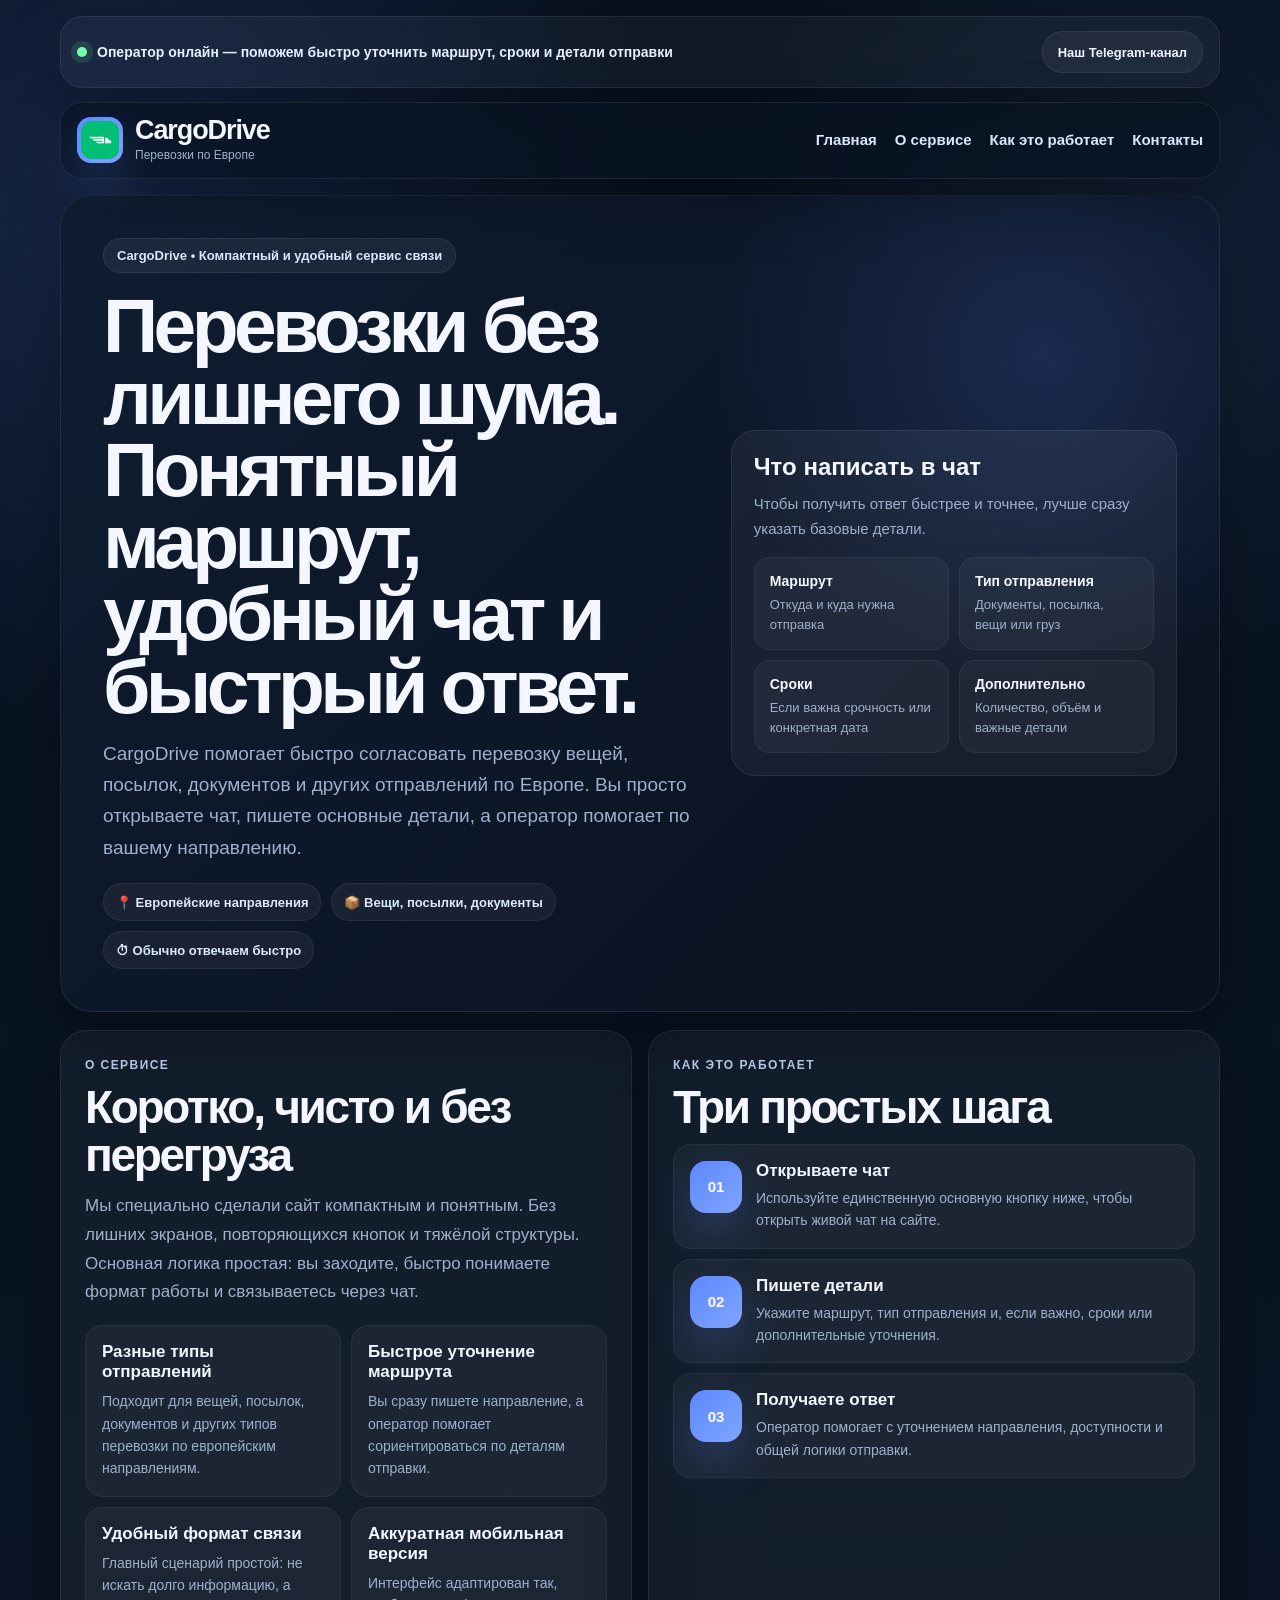
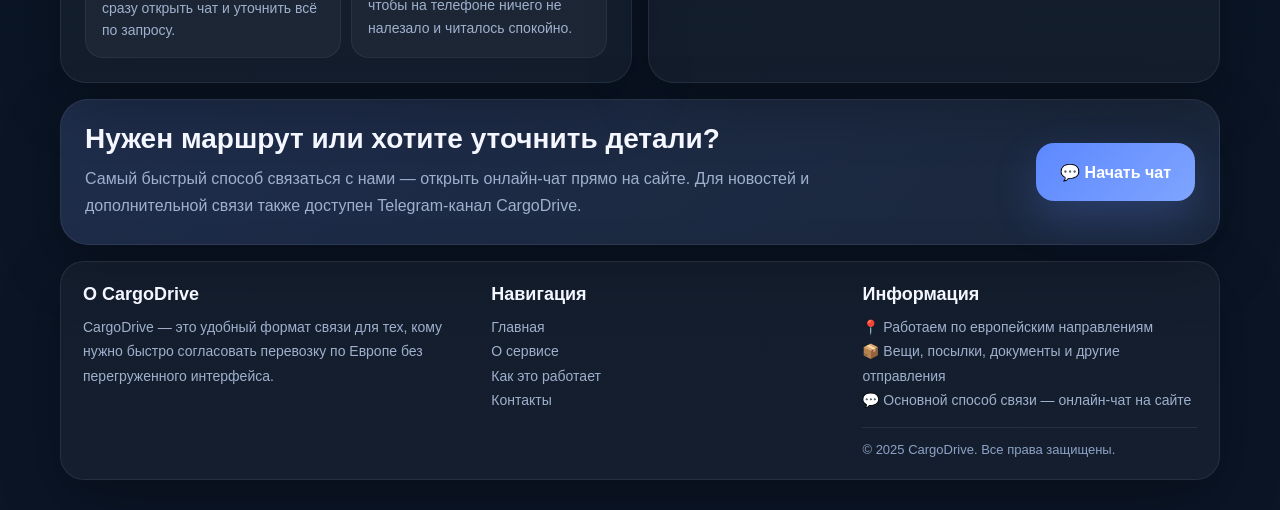
==== commit 5921946a: "Update index.html" ====
--- a/templates/index.html
+++ b/templates/index.html
@@ -4,31 +4,30 @@
     <meta charset="UTF-8">
     <meta name="viewport" content="width=device-width, initial-scale=1.0">
     <title>CargoDrive — перевозки вещей, посылок и документов по Европе</title>
-    <meta name="description" content="CargoDrive — удобный сервис для согласования перевозки вещей, посылок, документов и других отправлений по Европе. Свяжитесь с оператором в онлайн-чате на сайте.">
+    <meta name="description" content="CargoDrive — удобный сервис для согласования перевозки вещей, посылок, документов и других отправлений по Европе. Свяжитесь с оператором через онлайн-чат на сайте.">
     <meta name="theme-color" content="#0b1220">
     <link rel="icon" href="/static/images/company_l1ogo_white.png">
 
     <style>
         :root{
             --bg:#07111f;
-            --bg-2:#0c1728;
-            --panel:#0f1c31;
-            --panel-2:rgba(255,255,255,0.05);
-            --card:rgba(255,255,255,0.06);
-            --card-strong:rgba(255,255,255,0.09);
-            --line:rgba(255,255,255,0.09);
+            --bg2:#0b1526;
+            --panel:#0e1a2c;
+            --panel-soft:rgba(255,255,255,0.05);
+            --panel-strong:rgba(255,255,255,0.08);
+            --line:rgba(255,255,255,0.08);
             --text:#f4f7ff;
-            --muted:#96a7c4;
-            --blue:#4a7dff;
-            --blue-2:#78a4ff;
-            --blue-3:#2f5fe3;
-            --glow:0 20px 70px rgba(74,125,255,0.22);
-            --shadow:0 18px 50px rgba(0,0,0,0.28);
-            --radius-xl:34px;
-            --radius-lg:26px;
-            --radius-md:20px;
-            --radius-sm:16px;
-            --container:min(1180px, calc(100% - 28px));
+            --muted:#9fb0cd;
+            --blue:#5d88ff;
+            --blue2:#7fa5ff;
+            --blue3:#2f61ea;
+            --shadow:0 20px 60px rgba(0,0,0,0.28);
+            --glow:0 18px 44px rgba(93,136,255,0.24);
+            --radius-xl:32px;
+            --radius-lg:24px;
+            --radius-md:18px;
+            --radius-sm:14px;
+            --container:min(1160px, calc(100% - 24px));
         }
 
         *{
@@ -45,9 +44,9 @@
             font-family: Arial, sans-serif;
             color:var(--text);
             background:
-                radial-gradient(circle at 12% 10%, rgba(74,125,255,0.22), transparent 24%),
-                radial-gradient(circle at 88% 14%, rgba(120,164,255,0.16), transparent 20%),
-                linear-gradient(180deg, #07111f 0%, #091423 42%, #0b1626 100%);
+                radial-gradient(circle at 10% 10%, rgba(93,136,255,0.18), transparent 24%),
+                radial-gradient(circle at 90% 12%, rgba(127,165,255,0.10), transparent 20%),
+                linear-gradient(180deg, #07111f 0%, #091423 50%, #0b1526 100%);
             min-height:100vh;
         }
 
@@ -63,10 +62,10 @@
 
         button{
             border:none;
+            background:none;
             font:inherit;
-            background:none;
+            color:inherit;
             cursor:pointer;
-            color:inherit;
         }
 
         .container{
@@ -74,90 +73,84 @@
             margin:0 auto;
         }
 
-        .site-shell{
-            padding:18px 0 34px;
+        .page{
+            padding:16px 0 30px;
         }
 
         .topbar{
-            margin-bottom:16px;
+            margin-bottom:14px;
             border:1px solid var(--line);
             background:rgba(255,255,255,0.04);
-            backdrop-filter:blur(18px);
+            backdrop-filter:blur(16px);
             border-radius:22px;
             box-shadow:var(--shadow);
         }
 
         .topbar-inner{
-            min-height:58px;
             display:flex;
             align-items:center;
             justify-content:space-between;
-            gap:14px;
-            padding:10px 16px;
+            gap:12px;
+            padding:14px 16px;
         }
 
         .topbar-note{
             display:flex;
             align-items:center;
             gap:10px;
-            color:#dbe6ff;
+            color:#e6efff;
             font-size:14px;
+            line-height:1.45;
             font-weight:700;
-            line-height:1.45;
         }
 
         .status-dot{
             width:10px;
             height:10px;
             border-radius:50%;
-            background:#79ffab;
-            box-shadow:0 0 0 6px rgba(121,255,171,0.12);
+            background:#76ffac;
+            box-shadow:0 0 0 6px rgba(118,255,172,0.12);
             flex:0 0 auto;
         }
 
-        .topbar-actions{
-            display:flex;
-            align-items:center;
-            gap:10px;
-            flex-wrap:wrap;
-        }
-
-        .chip-link{
+        .telegram-link{
             display:inline-flex;
             align-items:center;
             justify-content:center;
             min-height:42px;
-            padding:10px 14px;
+            padding:10px 15px;
             border-radius:999px;
+            background:rgba(255,255,255,0.05);
             border:1px solid rgba(255,255,255,0.08);
-            background:rgba(255,255,255,0.04);
             color:#eef4ff;
             font-size:13px;
             font-weight:800;
-            transition:.2s ease;
-        }
-
-        .chip-link:hover{
+            transition:background .2s ease, transform .2s ease;
+            white-space:nowrap;
+        }
+
+        .telegram-link:hover{
             background:rgba(255,255,255,0.08);
+            transform:translateY(-1px);
         }
 
         .nav-wrap{
             position:sticky;
-            top:16px;
+            top:14px;
             z-index:1000;
-            margin-bottom:18px;
+            margin-bottom:16px;
         }
 
         .nav{
             display:flex;
             align-items:center;
             justify-content:space-between;
-            gap:20px;
-            padding:16px 18px;
+            gap:18px;
+            padding:14px 16px;
+            border-radius:22px;
             border:1px solid var(--line);
-            background:rgba(9,20,35,0.72);
-            backdrop-filter:blur(18px);
-            border-radius:24px;
+            background:rgba(9,20,35,0.74);
+            backdrop-filter:blur(16px);
             box-shadow:var(--shadow);
         }
 
@@ -166,84 +159,50 @@
             align-items:center;
             gap:12px;
             min-width:0;
+            flex:1;
         }
 
         .logo img{
-            width:48px;
-            height:48px;
+            width:46px;
+            height:46px;
             object-fit:contain;
-            border-radius:15px;
-            background:linear-gradient(135deg, var(--blue), var(--blue-2));
+            border-radius:14px;
+            background:linear-gradient(135deg, var(--blue), var(--blue2));
             padding:4px;
             box-shadow:var(--glow);
+            flex:0 0 auto;
         }
 
         .logo-text{
-            display:flex;
-            flex-direction:column;
             min-width:0;
         }
 
         .logo-title{
-            font-size:28px;
+            display:block;
+            font-size:27px;
+            line-height:1;
             font-weight:800;
             letter-spacing:-0.04em;
-            line-height:1;
         }
 
         .logo-sub{
+            display:block;
             margin-top:4px;
             color:var(--muted);
             font-size:12px;
-        }
-
-        .nav-right{
-            display:flex;
-            align-items:center;
-            gap:22px;
-        }
-
-        .nav-list{
-            list-style:none;
-            display:flex;
-            align-items:center;
-            gap:20px;
-        }
-
-        .nav-list a{
-            color:#d8e5ff;
-            font-size:15px;
-            font-weight:700;
-            transition:.2s ease;
-        }
-
-        .nav-list a:hover{
-            color:#fff;
-        }
-
-        .nav-cta{
-            display:inline-flex;
-            align-items:center;
-            justify-content:center;
-            min-height:48px;
-            padding:12px 18px;
-            border-radius:15px;
-            background:linear-gradient(135deg, var(--blue), var(--blue-2));
-            color:#fff;
-            font-weight:800;
-            box-shadow:var(--glow);
-            white-space:nowrap;
+            line-height:1.3;
         }
 
         .menu-btn{
             display:none;
-            width:46px;
-            height:46px;
+            width:44px;
+            height:44px;
             align-items:center;
             justify-content:center;
             border-radius:14px;
-            background:rgba(255,255,255,0.06);
+            background:rgba(255,255,255,0.05);
             border:1px solid var(--line);
+            flex:0 0 auto;
         }
 
         .menu-btn span,
@@ -270,403 +229,321 @@
             left:0;
         }
 
+        .nav-right{
+            display:flex;
+            align-items:center;
+            gap:20px;
+        }
+
+        .nav-list{
+            list-style:none;
+            display:flex;
+            align-items:center;
+            gap:18px;
+            flex-wrap:wrap;
+        }
+
+        .nav-list a{
+            color:#dce7ff;
+            font-size:15px;
+            font-weight:700;
+            transition:color .2s ease;
+        }
+
+        .nav-list a:hover{
+            color:#fff;
+        }
+
         .hero{
             position:relative;
             overflow:hidden;
             border-radius:var(--radius-xl);
             border:1px solid var(--line);
             background:
-                linear-gradient(135deg, rgba(17,31,53,0.96) 0%, rgba(11,20,36,0.98) 65%, rgba(10,18,31,1) 100%);
+                radial-gradient(circle at 85% 20%, rgba(93,136,255,0.18), transparent 28%),
+                linear-gradient(135deg, rgba(16,29,49,0.96) 0%, rgba(9,18,32,0.98) 100%);
             box-shadow:var(--shadow);
-        }
-
-        .hero::before{
-            content:"";
-            position:absolute;
-            right:-110px;
-            top:-120px;
-            width:430px;
-            height:430px;
-            border-radius:50%;
-            background:radial-gradient(circle, rgba(74,125,255,0.30), transparent 68%);
-            pointer-events:none;
-        }
-
-        .hero::after{
-            content:"";
-            position:absolute;
-            left:-120px;
-            bottom:-180px;
-            width:380px;
-            height:380px;
-            border-radius:50%;
-            background:radial-gradient(circle, rgba(120,164,255,0.14), transparent 70%);
-            pointer-events:none;
         }
 
         .hero-inner{
             position:relative;
             z-index:1;
             display:grid;
-            grid-template-columns:1.08fr 0.92fr;
-            gap:26px;
-            padding:52px;
-            align-items:center;
+            grid-template-columns:1.15fr 0.85fr;
+            gap:24px;
+            align-items:center;
+            padding:42px;
         }
 
         .hero-badge{
             display:inline-flex;
             align-items:center;
             gap:8px;
-            padding:10px 14px;
+            padding:9px 13px;
             border-radius:999px;
-            background:rgba(255,255,255,0.08);
-            border:1px solid rgba(255,255,255,0.08);
-            color:#dce7ff;
+            background:rgba(255,255,255,0.06);
+            border:1px solid rgba(255,255,255,0.07);
+            color:#dce8ff;
             font-size:13px;
             font-weight:800;
-            margin-bottom:18px;
+            margin-bottom:16px;
         }
 
         .hero h1{
-            font-size:clamp(42px, 6vw, 86px);
-            line-height:0.92;
-            letter-spacing:-0.07em;
-            margin-bottom:18px;
+            font-size:clamp(38px, 6vw, 78px);
+            line-height:0.94;
+            letter-spacing:-0.06em;
+            margin-bottom:16px;
             max-width:760px;
         }
 
         .hero p{
+            max-width:680px;
             color:var(--muted);
-            font-size:20px;
+            font-size:19px;
             line-height:1.65;
-            max-width:700px;
-        }
-
-        .hero-actions{
-            margin-top:28px;
+        }
+
+        .hero-meta{
             display:flex;
+            flex-wrap:wrap;
+            gap:10px;
+            margin-top:20px;
+        }
+
+        .hero-meta span{
+            display:inline-flex;
+            align-items:center;
+            gap:8px;
+            min-height:38px;
+            padding:8px 12px;
+            border-radius:999px;
+            background:rgba(255,255,255,0.05);
+            border:1px solid rgba(255,255,255,0.07);
+            color:#dce8ff;
+            font-size:13px;
+            font-weight:700;
+        }
+
+        .side-card{
+            border-radius:24px;
+            padding:22px;
+            background:rgba(255,255,255,0.05);
+            border:1px solid rgba(255,255,255,0.08);
+        }
+
+        .side-card h3{
+            font-size:24px;
+            line-height:1.2;
+            margin-bottom:10px;
+        }
+
+        .side-card p{
+            font-size:15px;
+            color:var(--muted);
+            line-height:1.65;
+            margin-bottom:16px;
+        }
+
+        .mini-grid{
+            display:grid;
+            grid-template-columns:1fr 1fr;
+            gap:10px;
+        }
+
+        .mini-item{
+            padding:15px;
+            border-radius:16px;
+            background:rgba(255,255,255,0.04);
+            border:1px solid rgba(255,255,255,0.06);
+        }
+
+        .mini-item strong{
+            display:block;
+            font-size:14px;
+            margin-bottom:6px;
+        }
+
+        .mini-item span{
+            display:block;
+            font-size:13px;
+            line-height:1.5;
+            color:var(--muted);
+        }
+
+        .sections{
+            padding-top:18px;
+            display:grid;
+            grid-template-columns:1fr 1fr;
+            gap:16px;
+        }
+
+        .block{
+            border-radius:26px;
+            padding:24px;
+            border:1px solid var(--line);
+            background:rgba(255,255,255,0.04);
+            box-shadow:var(--shadow);
+        }
+
+        .block-kicker{
+            display:inline-flex;
+            align-items:center;
+            gap:8px;
+            margin-bottom:12px;
+            color:#bccdf0;
+            font-size:12px;
+            font-weight:800;
+            text-transform:uppercase;
+            letter-spacing:.12em;
+        }
+
+        .block h2{
+            font-size:clamp(28px, 4vw, 46px);
+            line-height:1.04;
+            letter-spacing:-0.05em;
+            margin-bottom:12px;
+        }
+
+        .block-text{
+            color:var(--muted);
+            font-size:17px;
+            line-height:1.7;
+        }
+
+        .features{
+            margin-top:18px;
+            display:grid;
+            grid-template-columns:1fr 1fr;
+            gap:10px;
+        }
+
+        .feature{
+            padding:16px;
+            border-radius:18px;
+            background:rgba(255,255,255,0.04);
+            border:1px solid rgba(255,255,255,0.06);
+        }
+
+        .feature h3{
+            font-size:17px;
+            margin-bottom:8px;
+        }
+
+        .feature p{
+            color:var(--muted);
+            font-size:14px;
+            line-height:1.6;
+        }
+
+        .steps{
+            display:grid;
+            gap:10px;
+            margin-top:2px;
+        }
+
+        .step{
+            display:grid;
+            grid-template-columns:52px 1fr;
             gap:14px;
-            flex-wrap:wrap;
-        }
-
-        .btn-primary,
-        .btn-secondary{
+            padding:16px;
+            border-radius:18px;
+            background:rgba(255,255,255,0.04);
+            border:1px solid rgba(255,255,255,0.06);
+        }
+
+        .step-num{
+            width:52px;
+            height:52px;
+            border-radius:16px;
+            display:flex;
+            align-items:center;
+            justify-content:center;
+            background:linear-gradient(135deg, var(--blue), var(--blue2));
+            color:#fff;
+            font-size:15px;
+            font-weight:800;
+            box-shadow:var(--glow);
+        }
+
+        .step h3{
+            font-size:17px;
+            margin-bottom:6px;
+        }
+
+        .step p{
+            color:var(--muted);
+            font-size:14px;
+            line-height:1.6;
+        }
+
+        .contact{
+            margin-top:16px;
+            border-radius:28px;
+            padding:24px;
+            border:1px solid var(--line);
+            background:
+                linear-gradient(135deg, rgba(93,136,255,0.14) 0%, rgba(127,165,255,0.07) 100%),
+                rgba(255,255,255,0.04);
+            box-shadow:var(--shadow);
+            display:grid;
+            grid-template-columns:1fr auto;
+            gap:16px;
+            align-items:center;
+        }
+
+        .contact h3{
+            font-size:28px;
+            line-height:1.1;
+            margin-bottom:10px;
+        }
+
+        .contact p{
+            max-width:760px;
+            color:var(--muted);
+            font-size:16px;
+            line-height:1.7;
+        }
+
+        .chat-btn{
             display:inline-flex;
             align-items:center;
             justify-content:center;
             min-height:58px;
             padding:16px 24px;
             border-radius:18px;
+            background:linear-gradient(135deg, var(--blue), var(--blue2));
+            color:#fff;
             font-size:16px;
             font-weight:800;
-            transition:.2s ease;
-        }
-
-        .btn-primary{
-            background:linear-gradient(135deg, var(--blue), var(--blue-2));
-            color:#fff;
             box-shadow:var(--glow);
-        }
-
-        .btn-secondary{
-            background:rgba(255,255,255,0.05);
-            border:1px solid rgba(255,255,255,0.09);
-            color:#eef4ff;
-        }
-
-        .btn-primary:hover,
-        .btn-secondary:hover,
-        .nav-cta:hover{
+            transition:transform .2s ease, filter .2s ease;
+            white-space:nowrap;
+        }
+
+        .chat-btn:hover{
             transform:translateY(-1px);
-        }
-
-        .hero-meta{
-            margin-top:18px;
-            display:flex;
-            flex-wrap:wrap;
-            gap:12px;
-        }
-
-        .hero-meta span{
-            display:inline-flex;
-            align-items:center;
-            gap:8px;
-            min-height:40px;
-            padding:9px 12px;
-            border-radius:999px;
-            background:rgba(255,255,255,0.05);
-            border:1px solid rgba(255,255,255,0.07);
-            color:#dce7ff;
-            font-size:13px;
-            font-weight:700;
-        }
-
-        .hero-side{
-            display:flex;
-            flex-direction:column;
-            gap:14px;
-        }
-
-        .hero-card{
-            border-radius:28px;
-            padding:24px;
-            background:linear-gradient(180deg, rgba(255,255,255,0.07) 0%, rgba(255,255,255,0.04) 100%);
-            border:1px solid rgba(255,255,255,0.08);
-            box-shadow:var(--shadow);
-        }
-
-        .hero-card h3{
-            font-size:26px;
-            line-height:1.2;
-            margin-bottom:10px;
-        }
-
-        .hero-card p{
-            font-size:15px;
-            line-height:1.7;
-            color:var(--muted);
-            margin-bottom:18px;
-        }
-
-        .mini-grid{
-            display:grid;
-            grid-template-columns:1fr 1fr;
-            gap:12px;
-        }
-
-        .mini-item{
-            padding:16px;
-            border-radius:18px;
-            background:rgba(255,255,255,0.05);
-            border:1px solid rgba(255,255,255,0.07);
-        }
-
-        .mini-item strong{
-            display:block;
-            font-size:15px;
-            margin-bottom:6px;
-        }
-
-        .mini-item span{
-            display:block;
-            color:var(--muted);
-            font-size:13px;
-            line-height:1.55;
-        }
-
-        .glass-note{
-            display:flex;
-            align-items:flex-start;
-            gap:12px;
-            padding:18px 18px;
-            border-radius:22px;
-            background:rgba(255,255,255,0.05);
-            border:1px solid rgba(255,255,255,0.08);
-        }
-
-        .glass-note-icon{
-            width:44px;
-            height:44px;
-            flex:0 0 auto;
-            border-radius:14px;
-            display:flex;
-            align-items:center;
-            justify-content:center;
-            background:linear-gradient(135deg, rgba(74,125,255,0.22), rgba(120,164,255,0.18));
-            font-size:20px;
-        }
-
-        .glass-note strong{
-            display:block;
-            font-size:15px;
-            margin-bottom:4px;
-        }
-
-        .glass-note span{
-            display:block;
-            font-size:13px;
-            line-height:1.55;
-            color:var(--muted);
-        }
-
-        .compact-section{
-            padding-top:22px;
-        }
-
-        .dashboard{
-            display:grid;
-            grid-template-columns:1.04fr 0.96fr;
-            gap:18px;
-        }
-
-        .block{
-            border-radius:28px;
-            border:1px solid var(--line);
-            background:linear-gradient(180deg, rgba(255,255,255,0.05) 0%, rgba(255,255,255,0.035) 100%);
-            box-shadow:var(--shadow);
-            padding:28px;
-        }
-
-        .section-kicker{
-            display:inline-flex;
-            align-items:center;
-            gap:8px;
-            color:#b9cbef;
-            font-size:12px;
-            font-weight:800;
-            text-transform:uppercase;
-            letter-spacing:.12em;
-            margin-bottom:14px;
-        }
-
-        .block h2{
-            font-size:clamp(30px, 4vw, 50px);
-            line-height:1.03;
-            letter-spacing:-0.05em;
-            margin-bottom:14px;
-        }
-
-        .block-text{
-            color:var(--muted);
-            font-size:18px;
-            line-height:1.7;
-        }
-
-        .features{
-            display:grid;
-            grid-template-columns:1fr 1fr;
-            gap:12px;
-            margin-top:22px;
-        }
-
-        .feature{
-            border-radius:20px;
-            padding:18px;
-            background:rgba(255,255,255,0.04);
-            border:1px solid rgba(255,255,255,0.07);
-        }
-
-        .feature-top{
-            display:flex;
-            align-items:center;
-            gap:12px;
-            margin-bottom:12px;
-        }
-
-        .feature-icon{
-            width:42px;
-            height:42px;
-            border-radius:14px;
-            display:flex;
-            align-items:center;
-            justify-content:center;
-            background:linear-gradient(135deg, rgba(74,125,255,0.24), rgba(120,164,255,0.16));
-            border:1px solid rgba(255,255,255,0.06);
-        }
-
-        .feature h3{
-            font-size:18px;
-        }
-
-        .feature p{
-            color:var(--muted);
-            font-size:14px;
-            line-height:1.65;
-        }
-
-        .steps{
-            display:grid;
-            gap:12px;
-        }
-
-        .step{
-            display:grid;
-            grid-template-columns:54px 1fr;
-            gap:14px;
-            padding:18px;
-            border-radius:20px;
-            background:rgba(255,255,255,0.04);
-            border:1px solid rgba(255,255,255,0.07);
-        }
-
-        .step-num{
-            width:54px;
-            height:54px;
-            border-radius:18px;
-            display:flex;
-            align-items:center;
-            justify-content:center;
-            background:linear-gradient(135deg, var(--blue), var(--blue-2));
-            color:#fff;
-            font-weight:800;
-            box-shadow:var(--glow);
-        }
-
-        .step h3{
-            font-size:18px;
-            margin-bottom:6px;
-        }
-
-        .step p{
-            color:var(--muted);
-            font-size:14px;
-            line-height:1.65;
-        }
-
-        .cta-panel{
-            margin-top:18px;
-            border-radius:30px;
-            border:1px solid var(--line);
-            background:
-                linear-gradient(135deg, rgba(74,125,255,0.17) 0%, rgba(120,164,255,0.09) 100%),
-                rgba(255,255,255,0.04);
-            box-shadow:var(--shadow);
-            padding:28px;
-            display:grid;
-            grid-template-columns:1fr auto;
-            gap:18px;
-            align-items:center;
-        }
-
-        .cta-panel h3{
-            font-size:30px;
-            line-height:1.1;
-            margin-bottom:10px;
-        }
-
-        .cta-panel p{
-            color:var(--muted);
-            font-size:17px;
-            line-height:1.7;
-            max-width:760px;
-        }
-
-        .cta-actions{
-            display:flex;
-            gap:12px;
-            flex-wrap:wrap;
-            justify-content:flex-end;
+            filter:brightness(1.04);
         }
 
         .footer{
-            padding-top:18px;
+            padding-top:16px;
         }
 
         .footer-box{
-            border-radius:28px;
+            border-radius:24px;
+            padding:22px;
             border:1px solid var(--line);
             background:rgba(255,255,255,0.04);
             box-shadow:var(--shadow);
-            padding:26px;
             display:grid;
-            grid-template-columns:1.1fr 0.9fr 1fr;
-            gap:22px;
+            grid-template-columns:1.05fr 0.95fr 0.9fr;
+            gap:18px;
         }
 
         .footer h4{
             font-size:18px;
-            margin-bottom:12px;
+            margin-bottom:10px;
         }
 
         .footer p,
@@ -674,7 +551,7 @@
         .footer a{
             color:var(--muted);
             font-size:14px;
-            line-height:1.8;
+            line-height:1.75;
             list-style:none;
         }
 
@@ -683,8 +560,8 @@
         }
 
         .footer-bottom{
-            margin-top:18px;
-            padding-top:16px;
+            margin-top:14px;
+            padding-top:14px;
             border-top:1px solid rgba(255,255,255,0.08);
             color:#8ea3c7;
             font-size:13px;
@@ -692,36 +569,47 @@
 
         .hidden-anchor{
             position:relative;
-            top:-110px;
+            top:-90px;
             visibility:hidden;
             pointer-events:none;
         }
 
-        @media (max-width:1100px){
+        @media (max-width: 980px){
             .hero-inner,
-            .dashboard,
-            .cta-panel,
+            .sections,
+            .contact,
             .footer-box{
                 grid-template-columns:1fr;
             }
 
-            .cta-actions{
-                justify-content:flex-start;
-            }
-        }
-
-        @media (max-width:860px){
+            .mini-grid,
+            .features{
+                grid-template-columns:1fr;
+            }
+        }
+
+        @media (max-width: 760px){
+            .topbar-inner{
+                flex-direction:column;
+                align-items:flex-start;
+            }
+
             .menu-btn{
                 display:inline-flex;
+            }
+
+            .nav{
+                flex-wrap:wrap;
+                align-items:flex-start;
             }
 
             .nav-right{
                 width:100%;
                 display:none;
                 flex-direction:column;
-                align-items:stretch;
-                gap:16px;
-                padding-top:4px;
+                align-items:flex-start;
+                gap:14px;
+                padding-top:8px;
             }
 
             .nav.open .nav-right{
@@ -731,7 +619,8 @@
             .nav-list{
                 flex-direction:column;
                 align-items:flex-start;
-                gap:14px;
+                gap:12px;
+                width:100%;
             }
 
             .hero-inner{
@@ -740,57 +629,118 @@
 
             .hero p,
             .block-text,
-            .cta-panel p{
+            .contact p{
                 font-size:16px;
             }
 
-            .mini-grid,
-            .features{
-                grid-template-columns:1fr;
-            }
-
-            .topbar-inner{
-                flex-direction:column;
-                align-items:flex-start;
-            }
-        }
-
-        @media (max-width:560px){
+            .hero h1{
+                font-size:clamp(34px, 10vw, 54px);
+                line-height:0.98;
+                letter-spacing:-0.05em;
+            }
+        }
+
+        @media (max-width: 560px){
             .container{
-                width:min(100% - 18px, 1180px);
-            }
-
-            .hero-actions,
-            .cta-actions{
-                flex-direction:column;
-                align-items:stretch;
-            }
-
-            .btn-primary,
-            .btn-secondary,
-            .nav-cta,
-            .chip-link{
-                width:100%;
-            }
-
-            .footer-box,
+                width:min(100% - 16px, 1160px);
+            }
+
+            .page{
+                padding-top:10px;
+            }
+
+            .topbar-inner,
+            .nav{
+                padding:14px;
+            }
+
+            .logo{
+                align-items:center;
+                gap:10px;
+                min-width:0;
+                flex:1;
+            }
+
+            .logo img{
+                width:42px;
+                height:42px;
+                border-radius:13px;
+            }
+
+            .logo-title{
+                font-size:22px;
+                line-height:1;
+            }
+
+            .logo-sub{
+                font-size:11px;
+                margin-top:3px;
+            }
+
+            .hero{
+                border-radius:24px;
+            }
+
+            .hero-inner,
             .block,
-            .cta-panel{
-                padding:20px;
+            .contact,
+            .footer-box{
+                padding:18px;
+            }
+
+            .hero-badge{
+                font-size:12px;
+                line-height:1.35;
+                padding:8px 11px;
             }
 
             .hero h1{
-                letter-spacing:-0.05em;
+                font-size:clamp(30px, 11vw, 44px);
+                line-height:1.01;
+                margin-bottom:14px;
+                max-width:100%;
+            }
+
+            .hero p{
+                font-size:15px;
+                line-height:1.62;
+            }
+
+            .hero-meta{
+                gap:8px;
+            }
+
+            .hero-meta span{
+                font-size:12px;
+                padding:8px 10px;
+            }
+
+            .side-card h3{
+                font-size:21px;
+            }
+
+            .block h2{
+                font-size:30px;
             }
 
             .step{
                 grid-template-columns:1fr;
+                gap:10px;
+            }
+
+            .chat-btn,
+            .telegram-link{
+                width:100%;
+            }
+
+            .contact{
+                align-items:flex-start;
             }
         }
     </style>
 </head>
 <body>
-    <div class="container site-shell">
+    <div class="container page">
         <div class="topbar">
             <div class="topbar-inner">
                 <div class="topbar-note">
@@ -798,9 +748,7 @@
                     <span>Оператор онлайн — поможем быстро уточнить маршрут, сроки и детали отправки</span>
                 </div>
 
-                <div class="topbar-actions">
-                    <a class="chip-link" href="https://t.me/cargodrive1" target="_blank" rel="noopener noreferrer">Наш Telegram-канал</a>
-                </div>
+                <a class="telegram-link" href="https://t.me/cargodrive1" target="_blank" rel="noopener noreferrer">Наш Telegram-канал</a>
             </div>
         </div>
 
@@ -825,8 +773,6 @@
                         <li><a href="#how">Как это работает</a></li>
                         <li><a href="#contacts">Контакты</a></li>
                     </ul>
-
-                    <button class="nav-cta js-open-chat" type="button">💬 Начать чат</button>
                 </div>
             </div>
         </div>
@@ -836,19 +782,13 @@
                 <div>
                     <div class="hero-badge">CargoDrive • Компактный и удобный сервис связи</div>
 
-                    <h1>Перевозки без лишнего шума.<br>Только понятный маршрут,<br>чат и быстрый ответ.</h1>
+                    <h1>Перевозки без лишнего шума. Понятный маршрут, удобный чат и быстрый ответ.</h1>
 
                     <p>
                         CargoDrive помогает быстро согласовать перевозку вещей, посылок,
-                        документов и других отправлений по Европе. Здесь всё построено
-                        вокруг одного удобного сценария: вы открываете чат, пишете детали,
-                        и оператор помогает по вашему направлению.
+                        документов и других отправлений по Европе. Вы просто открываете чат,
+                        пишете основные детали, а оператор помогает по вашему направлению.
                     </p>
-
-                    <div class="hero-actions">
-                        <button class="btn-primary js-open-chat" type="button">💬 Написать оператору</button>
-                        <a class="btn-secondary" href="https://t.me/cargodrive1" target="_blank" rel="noopener noreferrer">Наш Telegram-канал</a>
-                    </div>
 
                     <div class="hero-meta">
                         <span>📍 Европейские направления</span>
@@ -857,36 +797,26 @@
                     </div>
                 </div>
 
-                <div class="hero-side">
-                    <div class="hero-card">
-                        <h3>Что написать в чат</h3>
-                        <p>Чтобы получить ответ быстрее, лучше сразу отправить несколько базовых деталей.</p>
-
-                        <div class="mini-grid">
-                            <div class="mini-item">
-                                <strong>Маршрут</strong>
-                                <span>Откуда и куда нужна отправка</span>
-                            </div>
-                            <div class="mini-item">
-                                <strong>Тип отправления</strong>
-                                <span>Документы, посылка, вещи или груз</span>
-                            </div>
-                            <div class="mini-item">
-                                <strong>Сроки</strong>
-                                <span>Если важна срочность или конкретная дата</span>
-                            </div>
-                            <div class="mini-item">
-                                <strong>Дополнительно</strong>
-                                <span>Количество, объём и другие важные детали</span>
-                            </div>
+                <div class="side-card">
+                    <h3>Что написать в чат</h3>
+                    <p>Чтобы получить ответ быстрее и точнее, лучше сразу указать базовые детали.</p>
+
+                    <div class="mini-grid">
+                        <div class="mini-item">
+                            <strong>Маршрут</strong>
+                            <span>Откуда и куда нужна отправка</span>
                         </div>
-                    </div>
-
-                    <div class="glass-note">
-                        <div class="glass-note-icon">✦</div>
-                        <div>
-                            <strong>Пример сообщения</strong>
-                            <span>Здравствуйте, интересует отправка из Варшавы в Милан, подскажите доступность, сроки и детали по посылке / документам / вещам.</span>
+                        <div class="mini-item">
+                            <strong>Тип отправления</strong>
+                            <span>Документы, посылка, вещи или груз</span>
+                        </div>
+                        <div class="mini-item">
+                            <strong>Сроки</strong>
+                            <span>Если важна срочность или конкретная дата</span>
+                        </div>
+                        <div class="mini-item">
+                            <strong>Дополнительно</strong>
+                            <span>Количество, объём и важные детали</span>
                         </div>
                     </div>
                 </div>
@@ -894,98 +824,81 @@
         </section>
 
         <span id="about" class="hidden-anchor"></span>
-        <section class="compact-section">
-            <div class="dashboard">
-                <div class="block">
-                    <div class="section-kicker">О сервисе</div>
-                    <h2>Один экран, одна логика, один главный вход в диалог</h2>
-                    <div class="block-text">
-                        Мы специально ушли от перегруженной структуры и сделали сайт компактным.
-                        Вместо десятка одинаковых кнопок и длинных полотен текста — сильный первый экран,
-                        короткое объяснение, понятные преимущества и быстрый переход в чат с оператором.
-                    </div>
-
-                    <div class="features">
-                        <div class="feature">
-                            <div class="feature-top">
-                                <div class="feature-icon">📦</div>
-                                <h3>Разные типы отправлений</h3>
-                            </div>
-                            <p>Подходит для вещей, посылок, документов и других типов перевозки по европейским направлениям.</p>
+        <section class="sections">
+            <div class="block">
+                <div class="block-kicker">О сервисе</div>
+                <h2>Коротко, чисто и без перегруза</h2>
+                <div class="block-text">
+                    Мы специально сделали сайт компактным и понятным. Без лишних экранов,
+                    повторяющихся кнопок и тяжёлой структуры. Основная логика простая:
+                    вы заходите, быстро понимаете формат работы и связываетесь через чат.
+                </div>
+
+                <div class="features">
+                    <div class="feature">
+                        <h3>Разные типы отправлений</h3>
+                        <p>Подходит для вещей, посылок, документов и других типов перевозки по европейским направлениям.</p>
+                    </div>
+
+                    <div class="feature">
+                        <h3>Быстрое уточнение маршрута</h3>
+                        <p>Вы сразу пишете направление, а оператор помогает сориентироваться по деталям отправки.</p>
+                    </div>
+
+                    <div class="feature">
+                        <h3>Удобный формат связи</h3>
+                        <p>Главный сценарий простой: не искать долго информацию, а сразу открыть чат и уточнить всё по запросу.</p>
+                    </div>
+
+                    <div class="feature">
+                        <h3>Аккуратная мобильная версия</h3>
+                        <p>Интерфейс адаптирован так, чтобы на телефоне ничего не налезало и читалось спокойно.</p>
+                    </div>
+                </div>
+            </div>
+
+            <div class="block" id="how">
+                <div class="block-kicker">Как это работает</div>
+                <h2>Три простых шага</h2>
+
+                <div class="steps">
+                    <div class="step">
+                        <div class="step-num">01</div>
+                        <div>
+                            <h3>Открываете чат</h3>
+                            <p>Используйте единственную основную кнопку ниже, чтобы открыть живой чат на сайте.</p>
                         </div>
-
-                        <div class="feature">
-                            <div class="feature-top">
-                                <div class="feature-icon">🧭</div>
-                                <h3>Уточнение маршрута</h3>
-                            </div>
-                            <p>Вы сразу пишете направление, а оператор помогает быстро сориентироваться по запросу.</p>
+                    </div>
+
+                    <div class="step">
+                        <div class="step-num">02</div>
+                        <div>
+                            <h3>Пишете детали</h3>
+                            <p>Укажите маршрут, тип отправления и, если важно, сроки или дополнительные уточнения.</p>
                         </div>
-
-                        <div class="feature">
-                            <div class="feature-top">
-                                <div class="feature-icon">💬</div>
-                                <h3>Главная связь — чат</h3>
-                            </div>
-                            <p>Основной сценарий максимально простой: не искать долго по сайту, а сразу писать оператору.</p>
+                    </div>
+
+                    <div class="step">
+                        <div class="step-num">03</div>
+                        <div>
+                            <h3>Получаете ответ</h3>
+                            <p>Оператор помогает с уточнением направления, доступности и общей логики отправки.</p>
                         </div>
-
-                        <div class="feature">
-                            <div class="feature-top">
-                                <div class="feature-icon">⚡</div>
-                                <h3>Компактная подача</h3>
-                            </div>
-                            <p>Ничего лишнего: аккуратный интерфейс, понятная структура и чистая мобильная версия.</p>
-                        </div>
-                    </div>
-                </div>
-
-                <div class="block" id="how">
-                    <div class="section-kicker">Как это работает</div>
-                    <h2>Три коротких шага</h2>
-
-                    <div class="steps">
-                        <div class="step">
-                            <div class="step-num">01</div>
-                            <div>
-                                <h3>Открываете чат</h3>
-                                <p>Нажимаете любую кнопку «Написать оператору», и открывается живой Tawk-чат на сайте.</p>
-                            </div>
-                        </div>
-
-                        <div class="step">
-                            <div class="step-num">02</div>
-                            <div>
-                                <h3>Пишете детали</h3>
-                                <p>Указываете маршрут, тип отправления и если нужно — сроки или важные уточнения.</p>
-                            </div>
-                        </div>
-
-                        <div class="step">
-                            <div class="step-num">03</div>
-                            <div>
-                                <h3>Получаете ответ</h3>
-                                <p>Оператор помогает с уточнением направления, доступности и общей логики отправки.</p>
-                            </div>
-                        </div>
                     </div>
                 </div>
             </div>
-
-            <div class="cta-panel" id="contacts">
-                <div>
-                    <h3>Нужен маршрут или хотите быстро уточнить детали?</h3>
-                    <p>
-                        Самый быстрый способ связаться с нами — открыть онлайн-чат прямо на сайте.
-                        Для дополнительной связи и обновлений также доступен Telegram-канал CargoDrive.
-                    </p>
-                </div>
-
-                <div class="cta-actions">
-                    <button class="btn-primary js-open-chat" type="button">💬 Начать чат</button>
-                    <a class="btn-secondary" href="https://t.me/cargodrive1" target="_blank" rel="noopener noreferrer">Telegram-канал</a>
-                </div>
+        </section>
+
+        <section class="contact" id="contacts">
+            <div>
+                <h3>Нужен маршрут или хотите уточнить детали?</h3>
+                <p>
+                    Самый быстрый способ связаться с нами — открыть онлайн-чат прямо на сайте.
+                    Для новостей и дополнительной связи также доступен Telegram-канал CargoDrive.
+                </p>
             </div>
+
+            <button class="chat-btn js-open-chat" type="button">💬 Начать чат</button>
         </section>
 
         <footer class="footer">
@@ -993,8 +906,8 @@
                 <div>
                     <h4>О CargoDrive</h4>
                     <p>
-                        CargoDrive — это аккуратный и современный формат связи для тех,
-                        кому нужно быстро согласовать перевозку по Европе без перегруженного интерфейса.
+                        CargoDrive — это удобный формат связи для тех, кому нужно быстро
+                        согласовать перевозку по Европе без перегруженного интерфейса.
                     </p>
                 </div>
 
